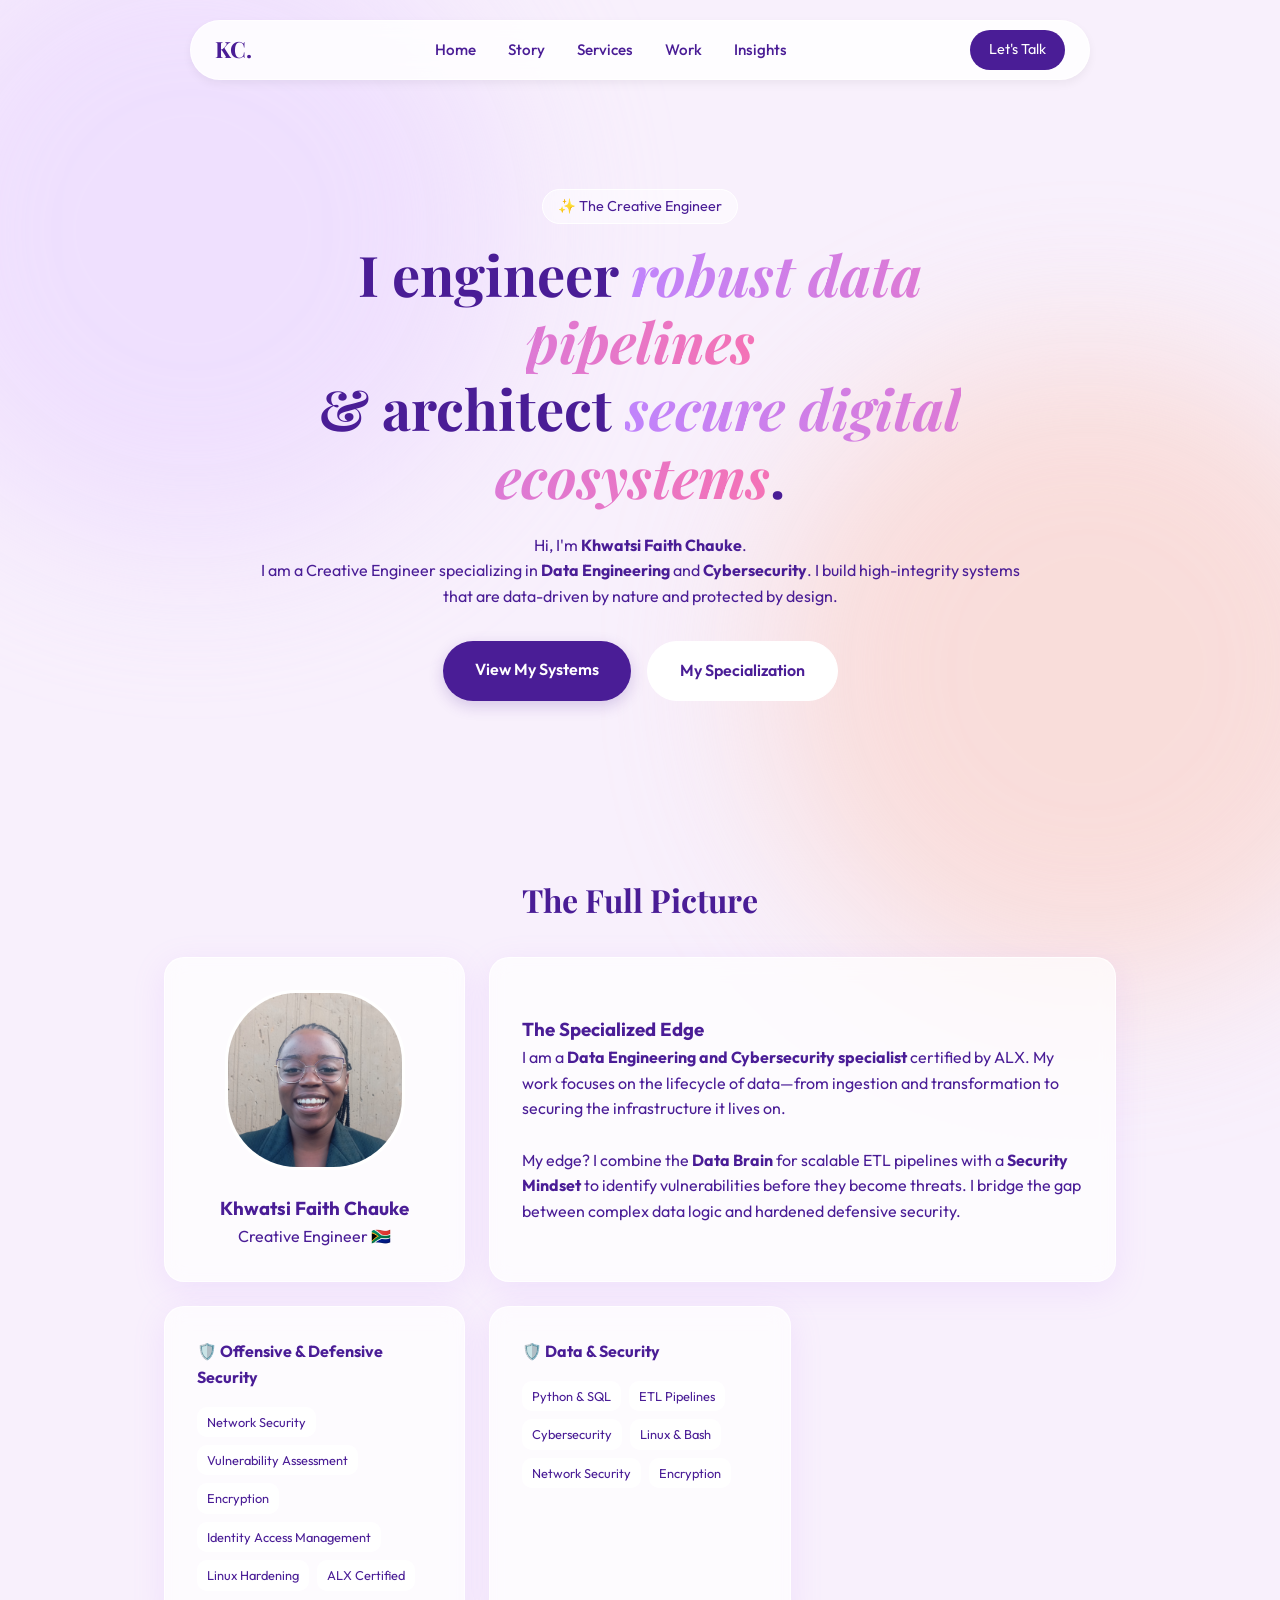
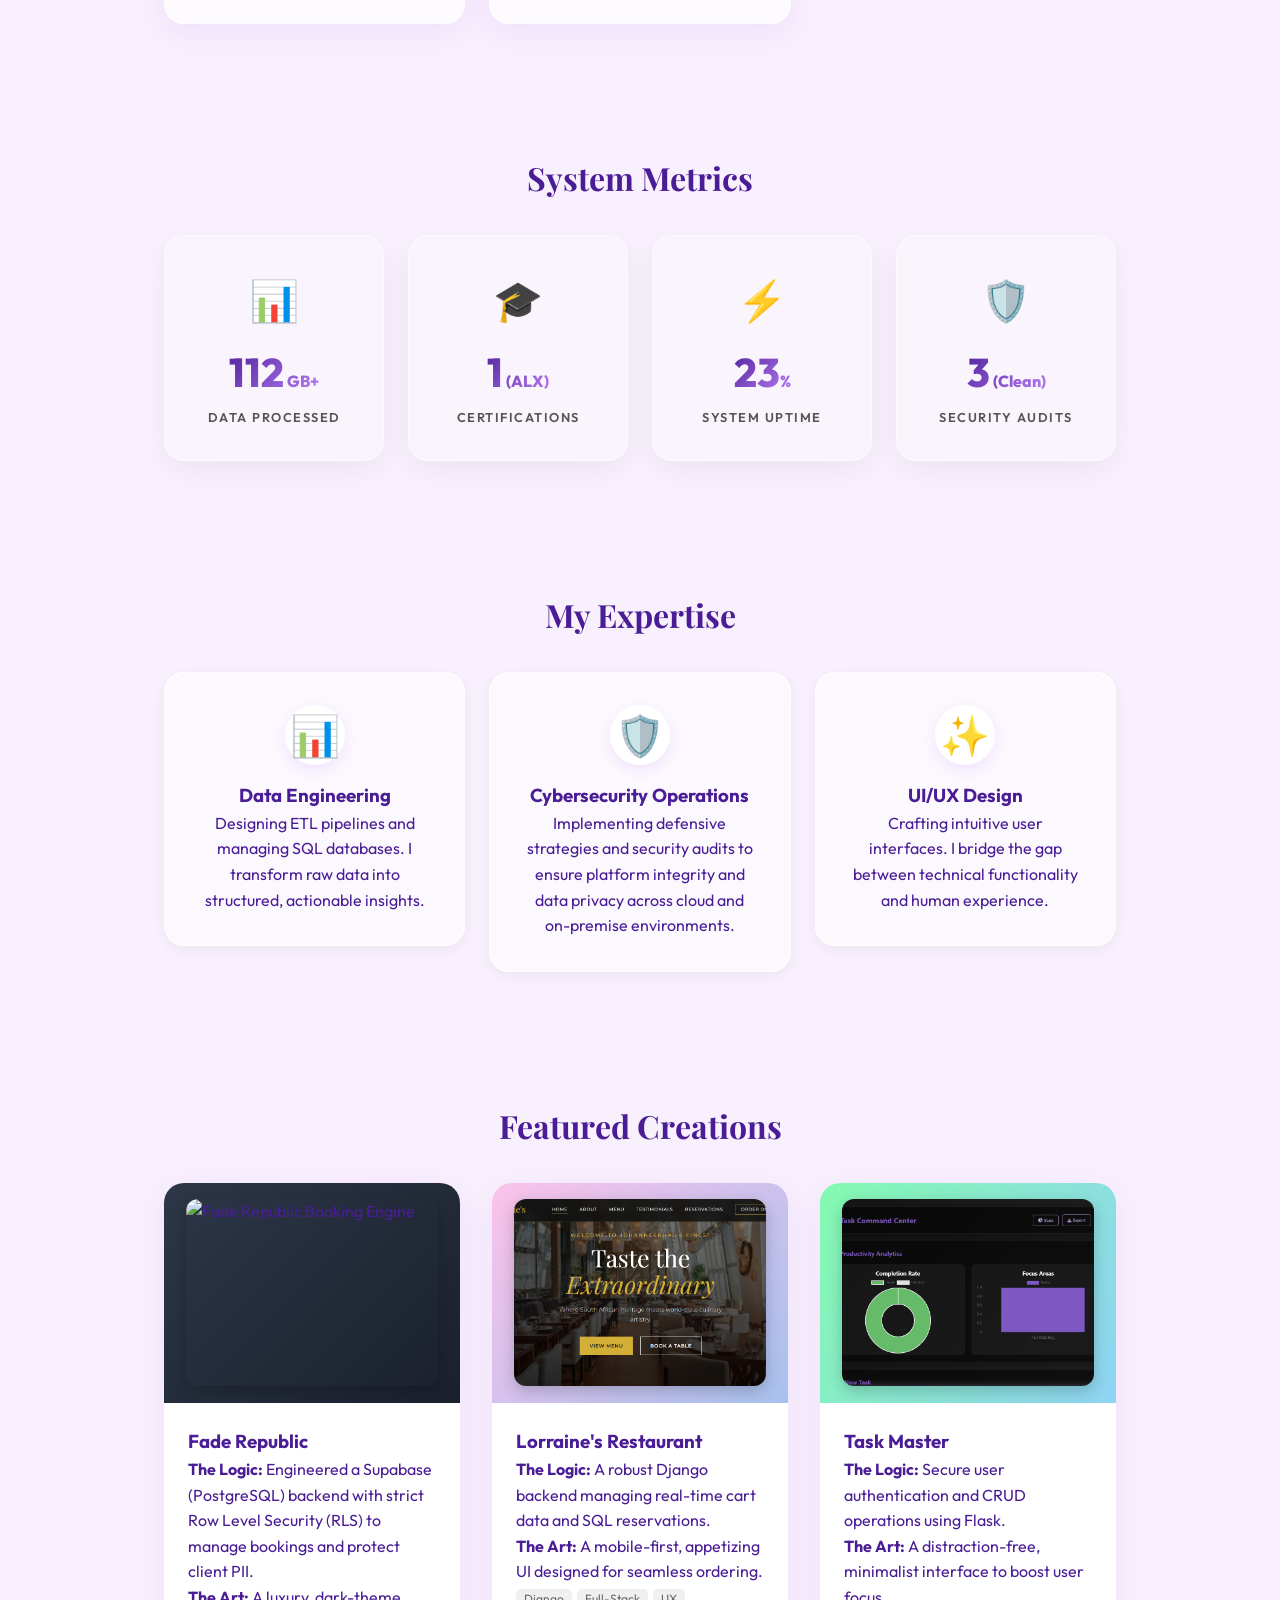
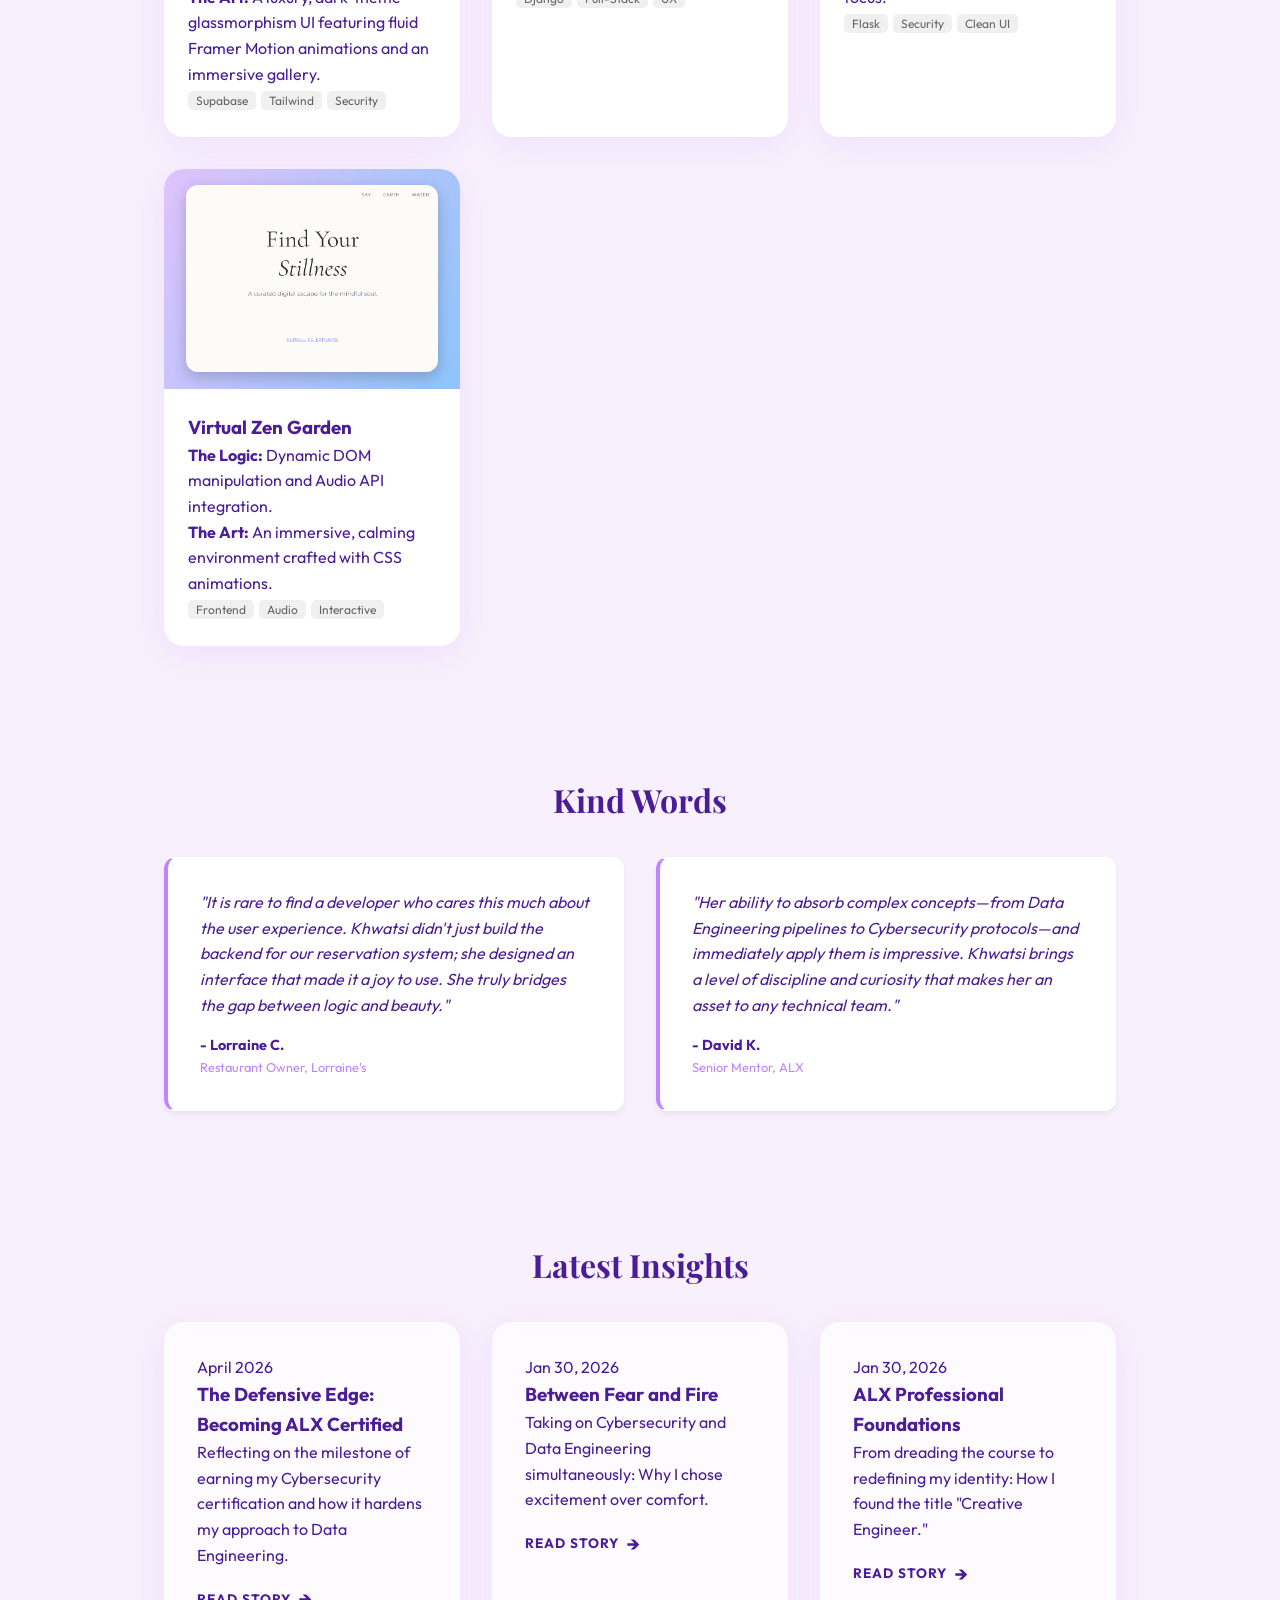
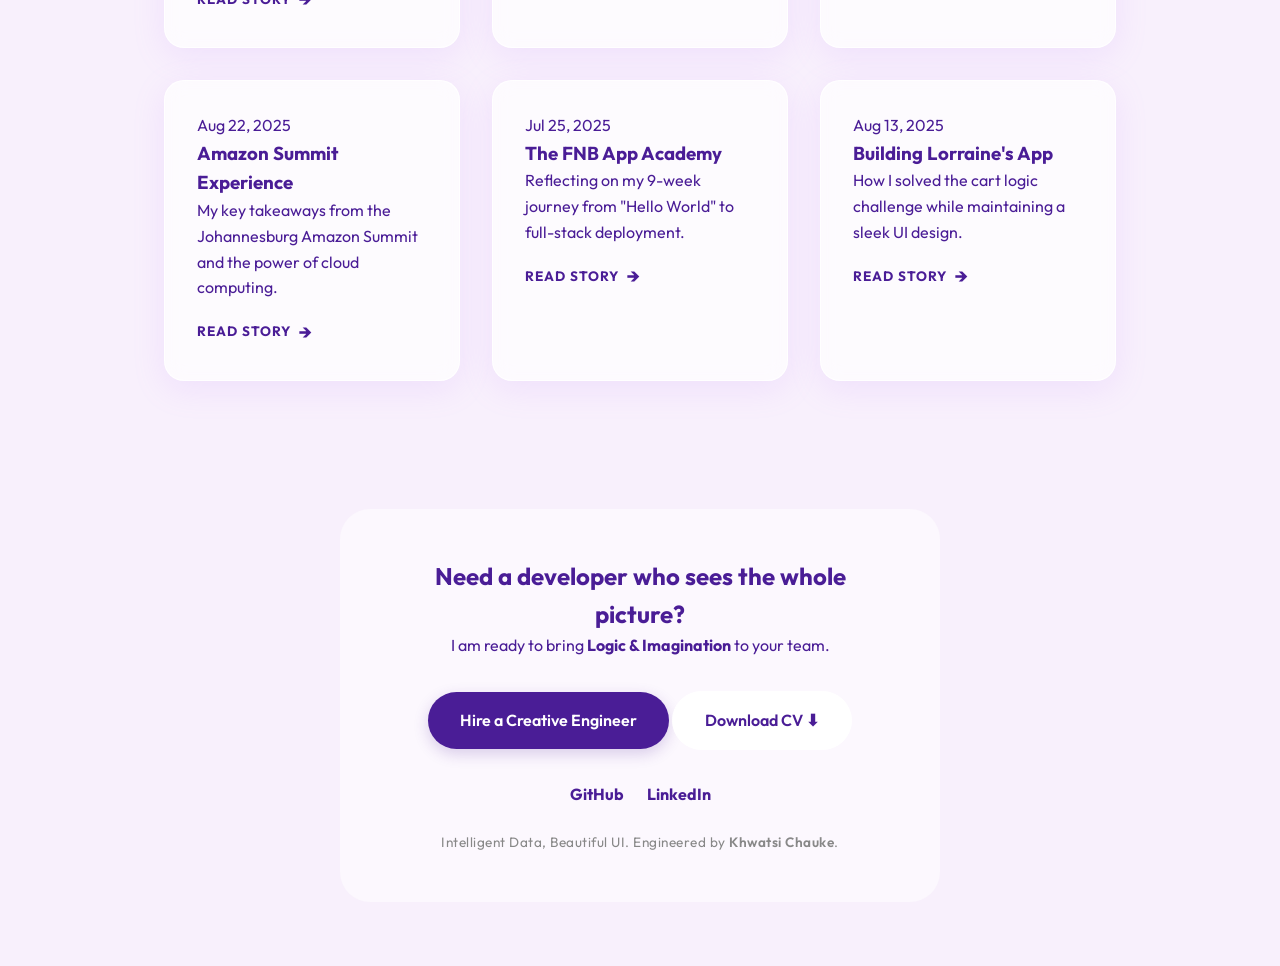
==== index.html @ ee29e754 "feat: update portfolio to highlight cybersecurity expertise, add certification documents, and refres" ====
<!doctype html>
<html lang="en">
  <head>
    <meta charset="UTF-8" />
    <meta name="viewport" content="width=device-width, initial-scale=1.0" />
    <title>Khwatsi Chauke | Creative Engineer</title>
    <link rel="stylesheet" href="style.css" />
    <link
      href="https://fonts.googleapis.com/css2?family=Outfit:wght@300;500;700&family=Playfair+Display:ital,wght@0,600;1,600&display=swap"
      rel="stylesheet"
    />
  </head>
  <body>
    <div class="blob blob-1"></div>
    <div class="blob blob-2"></div>

    <nav class="glass-nav">
      <div class="logo">KC.</div>
      <div class="nav-links">
        <a href="#hero">Home</a>
        <a href="#about">Story</a>
        <a href="#services">Services</a>
        <a href="#work">Work</a>
        <a href="#blog">Insights</a>
      </div>

      <div class="hamburger">
        <span class="bar"></span>
        <span class="bar"></span>
        <span class="bar"></span>
      </div>

      <a href="#contact" class="btn-talk">Let's Talk</a>
    </nav>

    <div class="mobile-menu">
      <span class="mobile-close">&times;</span>
      <a href="#hero" class="mobile-link">Home</a>
      <a href="#about" class="mobile-link">Story</a>
      <a href="#services" class="mobile-link">Services</a>
      <a href="#work" class="mobile-link">Work</a>
      <a href="#blog" class="mobile-link">Insights</a>
      <a href="#contact" class="mobile-link">Let's Talk</a>
    </div>

    <section id="hero" class="hero-section">
      <div class="hero-content">
        <span class="pill">✨ The Creative Engineer</span>

        <h1>
          I engineer <span class="gradient-text">robust data pipelines</span>
          <br />
          & architect
          <span class="gradient-text">secure digital ecosystems</span>.
        </h1>

        <p>
          Hi, I'm <strong>Khwatsi Faith Chauke</strong>. <br />
          I am a Creative Engineer specializing in
          <strong>Data Engineering</strong> and <strong>Cybersecurity</strong>.
          I build high-integrity systems that are data-driven by nature and
          protected by design.
        </p>

        <div class="hero-buttons">
          <a href="#work" class="btn-primary">View My Systems</a>
          <a href="#about" class="btn-secondary">My Specialization</a>
        </div>
      </div>
    </section>

    <section id="about" class="container">
      <h2 class="section-title">The Full Picture</h2>
      <div class="bento-grid">
        <div class="card profile-card">
          <img src="Images/profile-pic.jpg" alt="Khwatsi" class="profile-img" />
          <h3>Khwatsi Faith Chauke</h3>
          <p>Creative Engineer 🇿🇦</p>
        </div>

        <div class="card story-card">
          <h3>The Specialized Edge</h3>
          <p>
            I am a
            <strong>Data Engineering and Cybersecurity specialist</strong>
            certified by ALX. My work focuses on the lifecycle of data—from
            ingestion and transformation to securing the infrastructure it lives
            on.<br /><br />

            My edge? I combine the <strong>Data Brain</strong> for scalable ETL
            pipelines with a <strong>Security Mindset</strong> to identify
            vulnerabilities before they become threats. I bridge the gap between
            complex data logic and hardened defensive security.
          </p>
        </div>

        <div class="card tech-card frontend">
          <h4>🛡️ Offensive & Defensive Security</h4>
          <div class="tags">
            <span>Network Security</span>
            <span>Vulnerability Assessment</span>
            <span>Encryption</span>
            <span>Identity Access Management</span>
            <span>Linux Hardening</span>
            <span>ALX Certified</span>
          </div>
        </div>

        <div class="card tech-card data">
          <h4>🛡️ Data & Security</h4>
          <div class="tags">
            <span>Python & SQL</span>
            <span>ETL Pipelines</span>
            <span>Cybersecurity</span>
            <span>Linux & Bash</span>
            <span>Network Security</span>
            <span>Encryption</span>
          </div>
        </div>
      </div>
    </section>

    <section id="metrics" class="container">
      <h2 class="section-title">System Metrics</h2>
      <div class="metrics-grid" id="metrics-display"></div>
    </section>

    <!--   <section id="pitch" class="container">
      <h2 class="section-title">In My Own Words</h2>
      <div class="video-container card">
        <div class="video-wrapper">
          <video controls poster="images/poster.jpg">
            <source src="videos/elevator-pitch.mp4" type="video/mp4" />
            Your browser does not support the video tag.
          </video>
        </div>
      </div>
    </section> -->

    <section id="services" class="container">
      <h2 class="section-title">My Expertise</h2>
      <div class="services-grid">
        <div class="card service-card">
          <div class="service-icon">📊</div>
          <h3>Data Engineering</h3>
          <p>
            Designing ETL pipelines and managing SQL databases. I transform raw
            data into structured, actionable insights.
          </p>
        </div>

        <div class="card service-card">
          <div class="service-icon">🛡️</div>
          <h3>Cybersecurity Operations</h3>
          <p>
            Implementing defensive strategies and security audits to ensure
            platform integrity and data privacy across cloud and on-premise
            environments.
          </p>
        </div>

        <div class="card service-card">
          <div class="service-icon">✨</div>
          <h3>UI/UX Design</h3>
          <p>
            Crafting intuitive user interfaces. I bridge the gap between
            technical functionality and human experience.
          </p>
        </div>
      </div>
    </section>

    <section id="work" class="container">
      <h2 class="section-title">Featured Creations</h2>
      <div class="projects-grid">
        <a
          href="https://fade-republic.vercel.app/"
          target="_blank"
          class="project-card"
        >
          <div
            class="project-image"
            style="
              background: linear-gradient(135deg, #2d3748 0%, #1a202c 100%);
            "
          >
            <img
              src="images/fade-republic-preview.png"
              alt="Fade Republic Booking Engine"
              class="screenshot"
            />
          </div>
          <div class="project-info">
            <h3>Fade Republic</h3>
            <p>
              <strong>The Logic:</strong> Engineered a Supabase (PostgreSQL)
              backend with strict Row Level Security (RLS) to manage bookings
              and protect client PII.<br />
              <strong>The Art:</strong> A luxury, dark-theme glassmorphism UI
              featuring fluid Framer Motion animations and an immersive gallery.
            </p>
            <div class="mini-tags">
              <span>Supabase</span><span>Tailwind</span><span>Security</span>
            </div>
          </div>
        </a>

        <a
          href="https://rikotse.pythonanywhere.com/"
          target="_blank"
          class="project-card"
        >
          <div
            class="project-image"
            style="
              background: linear-gradient(135deg, #fbc2eb 0%, #a6c1ee 100%);
            "
          >
            <img
              src="Images/lorraine-preview.jpg.png"
              alt="Lorraine's Restaurant UI"
              class="screenshot"
            />
          </div>
          <div class="project-info">
            <h3>Lorraine's Restaurant</h3>
            <p>
              <strong>The Logic:</strong> A robust Django backend managing
              real-time cart data and SQL reservations.<br />
              <strong>The Art:</strong> A mobile-first, appetizing UI designed
              for seamless ordering.
            </p>
            <div class="mini-tags">
              <span>Django</span><span>Full-Stack</span><span>UX</span>
            </div>
          </div>
        </a>

        <a
          href="https://task-manager-app-cez8.onrender.com"
          target="_blank"
          class="project-card"
        >
          <div
            class="project-image"
            style="
              background: linear-gradient(120deg, #84fab0 0%, #8fd3f4 100%);
            "
          >
            <img
              src="Images/taskmaster-preview.jpg.png"
              alt="Task Master UI"
              class="screenshot"
            />
          </div>
          <div class="project-info">
            <h3>Task Master</h3>
            <p>
              <strong>The Logic:</strong> Secure user authentication and CRUD
              operations using Flask.<br />
              <strong>The Art:</strong> A distraction-free, minimalist interface
              to boost user focus.
            </p>
            <div class="mini-tags">
              <span>Flask</span><span>Security</span><span>Clean UI</span>
            </div>
          </div>
        </a>

        <a
          href="https://rikotse.github.io/Dream-Virtual-Zen-Garden/"
          target="_blank"
          class="project-card"
        >
          <div
            class="project-image"
            style="
              background: linear-gradient(120deg, #e0c3fc 0%, #8ec5fc 100%);
            "
          >
            <img
              src="Images/zen-preview.jpg.png"
              alt="Zen Garden UI"
              class="screenshot"
            />
          </div>
          <div class="project-info">
            <h3>Virtual Zen Garden</h3>
            <p>
              <strong>The Logic:</strong> Dynamic DOM manipulation and Audio API
              integration.<br />
              <strong>The Art:</strong> An immersive, calming environment
              crafted with CSS animations.
            </p>
            <div class="mini-tags">
              <span>Frontend</span><span>Audio</span><span>Interactive</span>
            </div>
          </div>
        </a>
      </div>
    </section>

    <section id="testimonials" class="container">
      <h2 class="section-title">Kind Words</h2>
      <div class="testimonial-grid">
        <div class="card testimonial-card">
          <p>
            "It is rare to find a developer who cares this much about the user
            experience. Khwatsi didn't just build the backend for our
            reservation system; she designed an interface that made it a joy to
            use. She truly bridges the gap between logic and beauty."
          </p>
          <div class="client-info">
            <strong>- Lorraine C.</strong>
            <span>Restaurant Owner, Lorraine's</span>
          </div>
        </div>

        <div class="card testimonial-card">
          <p>
            "Her ability to absorb complex concepts—from Data Engineering
            pipelines to Cybersecurity protocols—and immediately apply them is
            impressive. Khwatsi brings a level of discipline and curiosity that
            makes her an asset to any technical team."
          </p>
          <div class="client-info">
            <strong>- David K.</strong>
            <span>Senior Mentor, ALX</span>
          </div>
        </div>
      </div>
    </section>

    <section id="blog" class="container">
      <h2 class="section-title">Latest Insights</h2>
      <div class="projects-grid">
        <article class="card blog-card">
          <span class="date">April 2026</span>
          <h3>The Defensive Edge: Becoming ALX Certified</h3>
          <p>
            Reflecting on the milestone of earning my Cybersecurity
            certification and how it hardens my approach to Data Engineering.
          </p>
          <a href="#" class="read-link">Read Story</a>
        </article>

        <article class="card blog-card">
          <span class="date">Jan 30, 2026</span>
          <h3>Between Fear and Fire</h3>
          <p>
            Taking on Cybersecurity and Data Engineering simultaneously: Why I
            chose excitement over comfort.
          </p>
          <a href="#" class="read-link">Read Story</a>
        </article>

        <article class="card blog-card">
          <span class="date">Jan 30, 2026</span>
          <h3>ALX Professional Foundations</h3>
          <p>
            From dreading the course to redefining my identity: How I found the
            title "Creative Engineer."
          </p>
          <a href="#" class="read-link">Read Story</a>
        </article>

        <article class="card blog-card">
          <span class="date">Aug 22, 2025</span>
          <h3>Amazon Summit Experience</h3>
          <p>
            My key takeaways from the Johannesburg Amazon Summit and the power
            of cloud computing.
          </p>
          <a href="#" class="read-link">Read Story</a>
        </article>

        <article class="card blog-card">
          <span class="date">Jul 25, 2025</span>
          <h3>The FNB App Academy</h3>
          <p>
            Reflecting on my 9-week journey from "Hello World" to full-stack
            deployment.
          </p>
          <a href="#" class="read-link">Read Story</a>
        </article>

        <article class="card blog-card">
          <span class="date">Aug 13, 2025</span>
          <h3>Building Lorraine's App</h3>
          <p>
            How I solved the cart logic challenge while maintaining a sleek UI
            design.
          </p>
          <a href="#" class="read-link">Read Story</a>
        </article>
      </div>
    </section>

    <footer id="contact">
      <div class="footer-glass">
        <h2>Need a developer who sees the whole picture?</h2>
        <p>
          I am ready to bring <strong>Logic & Imagination</strong> to your team.
        </p>
        <a href="mailto:khwatsitech@gmail.com" class="btn-primary big-btn"
          >Hire a Creative Engineer
        </a>
        <a
          href="documents/KF Chauke Impact CV 2.pdf"
          download
          class="btn-secondary big-btn"
          >Download CV ⬇</a
        >

        <div class="socials">
          <a href="https://github.com/rikotse" target="_blank">GitHub</a>
          <a
            href="https://www.linkedin.com/in/khwatsi-chauke-4576b9295"
            target="_blank"
            >LinkedIn</a
          >
        </div>
        <p class="footer-credit">
          Intelligent Data, Beautiful UI. Engineered by
          <a
            href="https://rikotse.github.io/My-Porfolio/"
            target="_blank"
            rel="noopener noreferrer"
            >Khwatsi Chauke</a
          >.
        </p>
      </div>
    </footer>

    <div id="blog-modal" class="modal-overlay">
      <div class="modal-content">
        <span class="close-modal">&times;</span>
        <h2 id="modal-title">Blog Title</h2>
        <span id="modal-date">Date</span>
        <div id="modal-body"></div>
      </div>
    </div>

    <script src="script.js"></script>
  </body>
</html>
---- style.css ----
/* --- VARIABLES --- */
:root {
  --bg-color: #f8f0fc; /* Light Lilac Background */
  --primary: #c084fc; /* Bright Purple */
  --dark: #4a1d96; /* Deep Purple Text */
  --glass: rgba(255, 255, 255, 0.7);
  --glass-border: 1px solid rgba(255, 255, 255, 0.8);
  --shadow: 0 8px 32px rgba(192, 132, 252, 0.15);
}

/* --- RESET --- */
* {
  margin: 0;
  padding: 0;
  box-sizing: border-box;
}

body {
  font-family: "Outfit", sans-serif;
  background: var(--bg-color);
  color: var(--dark);
  overflow-x: hidden;
  line-height: 1.6;
}

/* --- BACKGROUND BLOBS --- */
.blob {
  position: fixed;
  border-radius: 50%;
  filter: blur(80px);
  z-index: -1;
  opacity: 0.6;
}
.blob-1 {
  top: -10%;
  left: -10%;
  width: 50vw;
  height: 50vw;
  background: #e9d5ff;
}
.blob-2 {
  bottom: -10%;
  right: -10%;
  width: 50vw;
  height: 50vw;
  background: #fad0c4;
}

/* --- NAVIGATION --- */
.glass-nav {
  position: fixed;
  top: 20px;
  left: 50%;
  transform: translateX(-50%);
  width: 90%;
  max-width: 900px;
  height: 60px;
  background: rgba(255, 255, 255, 0.85);
  backdrop-filter: blur(10px);
  border-radius: 50px;
  border: var(--glass-border);
  display: flex;
  justify-content: space-between;
  align-items: center;
  padding: 0 1.5rem;
  z-index: 1000;
  box-shadow: 0 4px 10px rgba(0, 0, 0, 0.05);
}

.logo {
  font-family: "Playfair Display", serif;
  font-weight: bold;
  font-size: 1.4rem;
}
.nav-links {
  display: flex;
  gap: 2rem;
}
.nav-links a {
  text-decoration: none;
  color: var(--dark);
  font-weight: 500;
  font-size: 0.95rem;
}
.btn-talk {
  background: var(--dark);
  color: white;
  padding: 0.5rem 1.2rem;
  border-radius: 20px;
  text-decoration: none;
  font-size: 0.9rem;
}

/* --- HERO SECTION --- */
.hero-section {
  min-height: 90vh;
  display: flex;
  align-items: center;
  justify-content: center;
  text-align: center;
  padding-top: 80px;
}

.hero-content {
  max-width: 800px;
  padding: 1rem;
}
.pill {
  background: rgba(255, 255, 255, 0.5);
  padding: 5px 15px;
  border-radius: 20px;
  font-size: 0.9rem;
  border: 1px solid #fff;
  display: inline-block;
  margin-bottom: 1rem;
}
h1 {
  font-family: "Playfair Display", serif;
  font-size: 3.5rem;
  line-height: 1.2;
  margin-bottom: 1.5rem;
}
.gradient-text {
  background: linear-gradient(90deg, #c084fc, #f472b6);
  background-clip: text;
  -webkit-background-clip: text;
  -webkit-text-fill-color: transparent;
  font-style: italic;
  font-weight: 700;
}
.hero-buttons {
  margin-top: 2rem;
  display: flex;
  gap: 1rem;
  justify-content: center;
}

/* --- BUTTONS --- */
.btn-primary {
  background: var(--dark);
  color: white;
  padding: 1rem 2rem;
  border-radius: 30px;
  text-decoration: none;
  font-weight: 600;
  box-shadow: 0 5px 15px rgba(74, 29, 150, 0.2);
  transition: transform 0.2s;
}
.btn-secondary {
  background: white;
  color: var(--dark);
  padding: 1rem 2rem;
  border-radius: 30px;
  text-decoration: none;
  font-weight: 600;
  border: 1px solid #fff;
  transition: transform 0.2s;
}
.btn-primary:hover,
.btn-secondary:hover {
  transform: translateY(-3px);
}

/* --- BENTO GRID LAYOUT --- */
.container {
  max-width: 1000px;
  margin: 0 auto;
  padding: 4rem 1.5rem;
}
.section-title {
  text-align: center;
  font-family: "Playfair Display", serif;
  font-size: 2rem;
  margin-bottom: 2rem;
}

.bento-grid {
  display: grid;
  grid-template-columns: repeat(3, 1fr);
  gap: 1.5rem;
}

.card {
  background: var(--glass);
  backdrop-filter: blur(10px);
  border: var(--glass-border);
  border-radius: 20px;
  padding: 2rem;
  box-shadow: var(--shadow);
}

/* Specific Card Layouts */
.profile-card {
  grid-column: span 1;
  text-align: center;
}
.profile-img {
  width: 180px;
  height: 180px;
  border-radius: 40%;
  object-fit: cover;
  border: 3px solid white;
  margin-bottom: 1rem;
}

.story-card {
  grid-column: span 2;
  display: flex;
  flex-direction: column;
  justify-content: center;
}
.tech-card {
  grid-column: span 1.5;
}

.tags {
  display: flex;
  flex-wrap: wrap;
  gap: 0.5rem;
  margin-top: 1rem;
}
.tags span {
  background: white;
  padding: 5px 10px;
  border-radius: 10px;
  font-size: 0.8rem;
}

/* --- SERVICES SECTION  --- */
.services-grid {
  display: grid;
  grid-template-columns: repeat(3, 1fr);
  gap: 1.5rem;
  align-items: start;
}

.service-card {
  background: rgba(255, 255, 255, 0.6);
  backdrop-filter: blur(5px);
  border: 1px solid rgba(255, 255, 255, 0.8);
  border-radius: 20px;
  padding: 2rem;
  text-align: center;
  transition: transform 0.3s ease;
  box-shadow: 0 4px 15px rgba(0, 0, 0, 0.05);
}

.service-icon {
  font-size: 2.5rem;
  margin-bottom: 1rem;
  background: white;
  width: 60px;
  height: 60px;
  line-height: 60px;
  border-radius: 50%;
  margin: 0 auto 1rem auto;
  box-shadow: 0 5px 15px rgba(192, 132, 252, 0.2);
}

/* --- TESTIMONIALS SECTION --- */
.testimonial-grid {
  display: grid;
  grid-template-columns: 1fr 1fr;
  gap: 2rem;
  align-items: start;
}

.testimonial-card {
  background: white;
  font-style: italic;
  border-left: 4px solid var(--primary);
  border-radius: 12px;
  padding: 2rem;
  box-shadow: 0 4px 6px rgba(0, 0, 0, 0.05);
}

.client-info {
  margin-top: 1rem;
  display: block;
  font-style: normal;
  font-size: 0.9rem;
}
.client-info span {
  display: block;
  color: var(--primary);
  font-size: 0.8rem;
}

/* --- PROJECTS GRID  --- */
.projects-grid {
  display: grid;
  grid-template-columns: repeat(auto-fit, minmax(280px, 1fr));
  gap: 2rem;
}

.project-card {
  background: white;
  border-radius: 20px;
  overflow: hidden;
  text-decoration: none;
  color: var(--dark);
  box-shadow: var(--shadow);
  transition:
    transform 0.3s ease,
    box-shadow 0.3s ease;
  display: block;
}
.project-card:hover {
  transform: translateY(-5px);
  box-shadow: 0 15px 35px rgba(192, 132, 252, 0.25);
}

.project-image {
  height: 220px;
  width: 100%;
  display: flex;
  justify-content: center;
  align-items: center;
  overflow: hidden;
}

.screenshot {
  width: 85%;
  height: 85%;
  object-fit: cover;
  object-position: top;
  border-radius: 12px;
  box-shadow: 0 5px 15px rgba(0, 0, 0, 0.2);
  transition: transform 0.5s cubic-bezier(0.25, 0.46, 0.45, 0.94);
}

.project-card:hover .screenshot {
  transform: scale(1.05) translateY(-2px);
  box-shadow: 0 10px 25px rgba(0, 0, 0, 0.3);
}

.project-info {
  padding: 1.5rem;
}
.mini-tags span {
  font-size: 0.75rem;
  color: #666;
  background: #f0f0f0;
  padding: 2px 8px;
  border-radius: 5px;
  margin-right: 5px;
}

/* --- FOOTER --- */
footer {
  padding: 4rem 1rem;
  text-align: center;
}
.footer-glass {
  max-width: 600px;
  margin: 0 auto;
  padding: 3rem;
  background: rgba(255, 255, 255, 0.5);
  border-radius: 30px;
}
.big-btn {
  display: inline-block;
  margin: 2rem 0;
}
.socials {
  margin-bottom: 1.5rem;
}
.socials a {
  margin: 0 10px;
  color: var(--dark);
  font-weight: bold;
  text-decoration: none;
}

.footer-credit {
  font-size: 0.85rem;
  color: #888;
  letter-spacing: 0.5px;
}

.footer-credit a {
  color: inherit;
  text-decoration: none;
  font-weight: 600;
  transition: color 0.3s ease;
}

.footer-credit a:hover {
  color: var(--primary); /* Changes to your signature purple on hover */
}

/* --- VIDEO PITCH SECTION --- */
.video-container {
  max-width: 800px;
  margin: 0 auto 4rem auto;
  padding: 1rem;
  display: flex;
  justify-content: center;
  align-items: center;
}

.video-wrapper {
  width: 100%;
  border-radius: 15px;
  overflow: hidden;
  box-shadow: 0 4px 15px rgba(74, 29, 150, 0.15);
  background: black;
}

video {
  width: 100%;
  height: auto;
  display: block;
}

/* --- METRICS SECTION --- */
.metrics-grid {
  display: grid !important;
  grid-template-columns: repeat(4, 1fr) !important;
  gap: 1.5rem;
  margin-top: 2rem;
  width: 100%;
}

.metric-card {
  background: rgba(255, 255, 255, 0.25);
  backdrop-filter: blur(12px);
  -webkit-backdrop-filter: blur(12px);
  border: 1px solid rgba(255, 255, 255, 0.5);
  border-radius: 20px;
  padding: 2rem 1rem;
  text-align: center;
  box-shadow: 0 10px 30px rgba(0, 0, 0, 0.05);
  transition: all 0.4s ease;
  position: relative;
  overflow: hidden;
  display: flex;
  flex-direction: column;
  align-items: center;
  justify-content: center;
}

.metric-card:hover {
  transform: translateY(-10px);
  background: rgba(255, 255, 255, 0.4);
  border-color: #c084fc;
  box-shadow: 0 15px 40px rgba(192, 132, 252, 0.3);
}

.metric-icon {
  font-size: 2.5rem;
  margin-bottom: 0.5rem;
}

.metric-number {
  font-size: 2.5rem;
  font-weight: 800;
  background: linear-gradient(135deg, #4a1d96, #c084fc);
  background-clip: text;
  -webkit-background-clip: text;
  -webkit-text-fill-color: transparent;
  margin-bottom: 0.2rem;
}

.metric-label {
  font-size: 0.8rem;
  font-weight: 600;
  text-transform: uppercase;
  letter-spacing: 1.5px;
  color: #555;
}

/* --- BLOG MODAL (FIXED & RESPONSIVE) --- */
.modal-overlay {
  width: 100% !important;
  height: 100% !important;
  position: fixed !important;
  inset: 0;
  z-index: 10000 !important;
  display: grid !important;
  justify-content: center;
  align-items: center;
  background: rgba(74, 29, 150, 0.25);
  backdrop-filter: blur(8px);
  -webkit-backdrop-filter: blur(6px);
  opacity: 0;
  pointer-events: none;
  transition: opacity 0.3s ease;
}

/* Animation State: Visible (Active) */
.modal-overlay.active {
  opacity: 1;
  pointer-events: auto;
}

.modal-content {
  background: #ffffff;
  width: 90%;
  max-width: 700px;
  max-height: 85vh;
  overflow-y: auto;
  border-radius: 24px;
  margin: auto !important;
  padding: 2.5rem;
  box-shadow: 0 25px 50px -12px rgba(0, 0, 0, 0.25);
  position: relative;

  /* Entry Animation */
  transform: translateY(20px) scale(0.95);
  transition: transform 0.3s cubic-bezier(0.34, 1.56, 0.64, 1);
}

.modal-overlay.active .modal-content {
  transform: translateY(0) scale(1);
}

/* --- MODAL TYPOGRAPHY --- */
#modal-title {
  font-family: "Playfair Display", serif;
  font-size: 1.8rem;
  color: var(--dark);
  margin-top: 0;
  line-height: 1.3;
}

#modal-date {
  display: inline-block;
  font-size: 0.85rem;
  font-weight: 600;
  color: #888;
  margin-bottom: 1.5rem;
  text-transform: uppercase;
  letter-spacing: 1px;
  border-left: 3px solid var(--primary);
  padding-left: 10px;
}

#modal-body {
  font-size: 1rem;
  line-height: 1.8;
  color: #4a4a4a;
}

#modal-body p {
  margin-bottom: 1rem;
}

/* Close Button (The 'X') */
.close-modal {
  position: absolute;
  top: 20px;
  right: 25px;
  font-size: 2rem;
  color: #ccc;
  cursor: pointer;
  transition:
    color 0.2s ease,
    transform 0.2s ease;
  line-height: 1;
}

.close-modal:hover {
  color: var(--dark);
  transform: rotate(90deg);
}

/* --- PREMIUM "READ STORY" LINK --- */
.read-link {
  display: inline-flex;
  align-items: center;
  margin-top: 1rem;

  /* Typography */
  text-decoration: none;
  font-family: "Outfit", sans-serif;
  font-weight: 700;
  font-size: 0.85rem;
  color: var(--dark);
  text-transform: uppercase;
  letter-spacing: 1px;

  position: relative;
  transition: color 0.3s ease;
}

/* The Arrow Animation */
.read-link::after {
  content: "→";
  font-size: 1.2rem;
  margin-left: 8px;
  transition: transform 0.3s ease;
  display: inline-block;
}

.read-link:hover {
  color: var(--primary);
}

.read-link:hover::after {
  transform: translateX(6px);
}

/* --- MOBILE TWEAKS --- */
@media (max-width: 600px) {
  .modal-content {
    padding: 1.5rem;
    width: 95%;
  }
  #modal-title {
    font-size: 1.5rem;
  }
}

/* RESPONSIVE: Stack on mobile */
@media (max-width: 900px) {
  .metrics-grid {
    grid-template-columns: repeat(2, 1fr) !important;
  }
}
@media (max-width: 600px) {
  .metrics-grid {
    grid-template-columns: 1fr !important;
  }
}

/* --- MOBILE MENU SYSTEM --- */

.hamburger {
  display: none;
  cursor: pointer;
  flex-direction: column;
  gap: 6px;
  z-index: 2001;
}

.hamburger .bar {
  display: block;
  width: 25px;
  height: 3px;
  background-color: var(--dark);
  border-radius: 3px;
  transition: all 0.3s ease;
}

.mobile-menu {
  position: fixed;
  top: 0;
  left: 0;
  width: 100%;
  height: 100vh;
  background: rgba(255, 255, 255, 0.95);
  backdrop-filter: blur(15px);
  -webkit-backdrop-filter: blur(15px);
  z-index: 2000;

  display: flex;
  flex-direction: column;
  justify-content: center;
  align-items: center;
  gap: 2rem;

  /* Slide Animation Setup */
  transform: translateY(-100%);
  transition: transform 0.4s cubic-bezier(0.4, 0, 0.2, 1);
}

/* Active State: Menu Slides Down */
.mobile-menu.active {
  transform: translateY(0);
}

/* Links inside the menu */
.mobile-link {
  font-family: "Playfair Display", serif;
  font-size: 2.5rem;
  font-weight: 600;
  color: var(--dark);
  text-decoration: none;
  transition: color 0.3s;
}

.mobile-link:hover {
  color: var(--primary);
}

/* --- HAMBURGER ANIMATION (Turns into X) --- */
.hamburger.active .bar:nth-child(1) {
  transform: translateY(9px) rotate(45deg);
}

.hamburger.active .bar:nth-child(2) {
  opacity: 0;
}

.hamburger.active .bar:nth-child(3) {
  transform: translateY(-9px) rotate(-45deg);
}

/* --- RESPONSIVE MOBILE  --- */
@media (max-width: 768px) {
  .glass-nav {
    width: 95%;
    padding: 0 1rem;
  }
  .nav-links {
    display: none;
  }
  h1 {
    font-size: 2.2rem;
  }

  .bento-grid {
    display: flex;
    flex-direction: column;
  }
  .tech-card {
    grid-column: span 1;
  }

  .hero-buttons {
    flex-direction: column;
  }
  .btn-primary,
  .btn-secondary {
    width: 100%;
    display: block;
  }
  .testimonial-grid {
    grid-template-columns: 1fr;
  }
  .services-grid {
    grid-template-columns: 1fr;
  }
  .hamburger {
    display: flex;
  }
  .nav-links {
    display: none;
  }

  .glass-nav .btn-talk {
    display: none;
  }
}
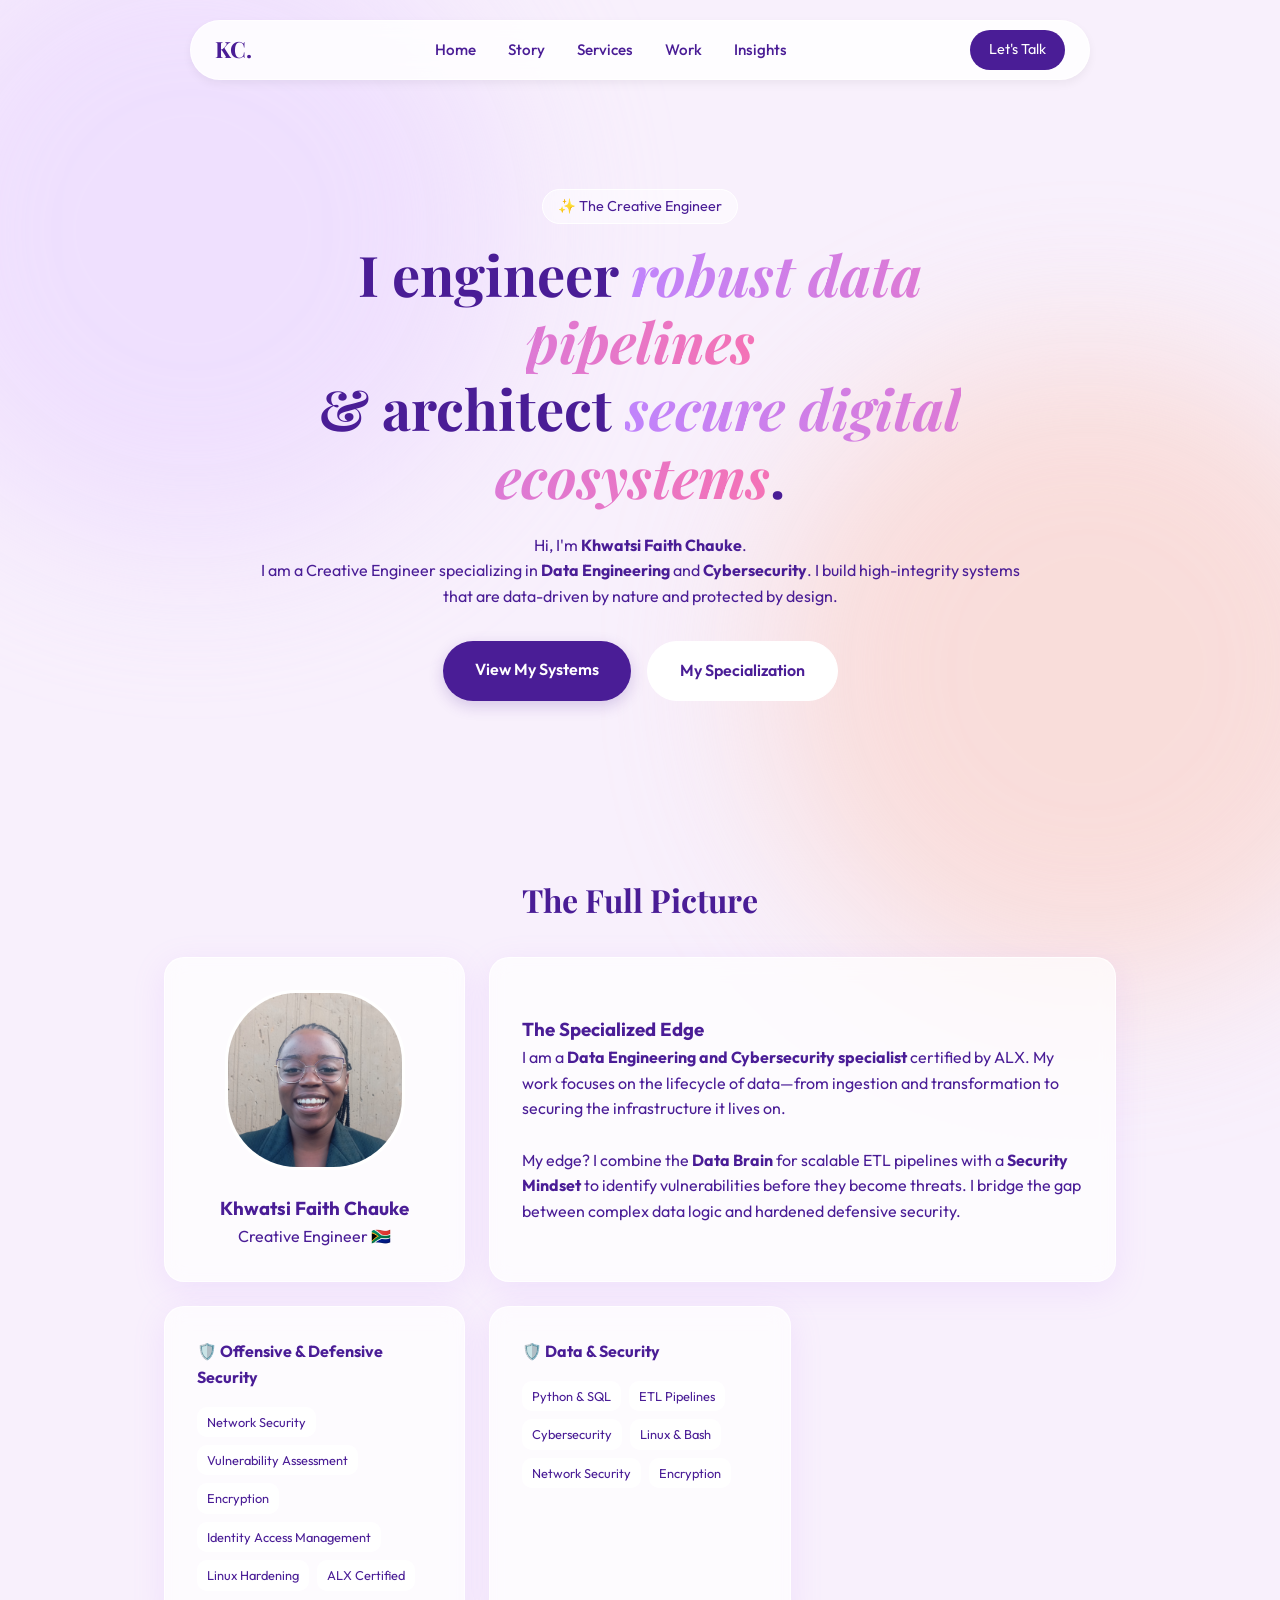
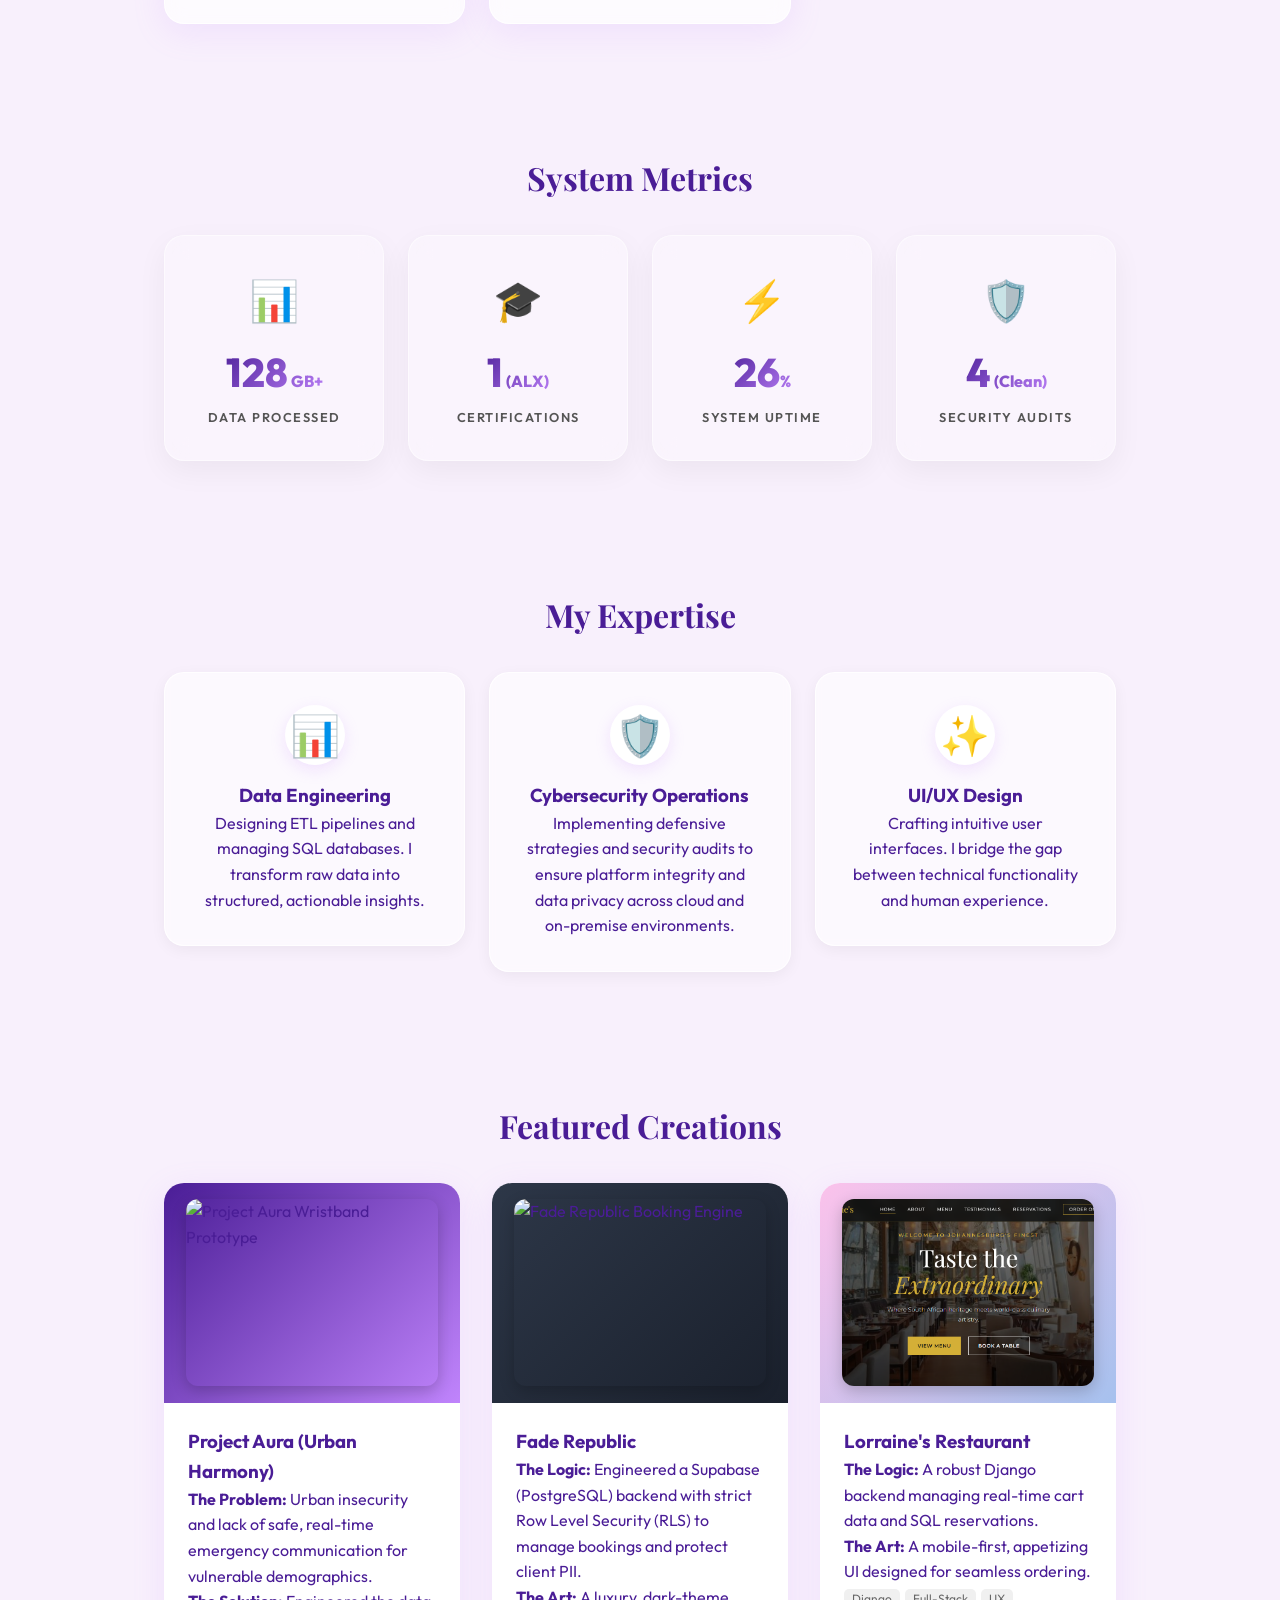
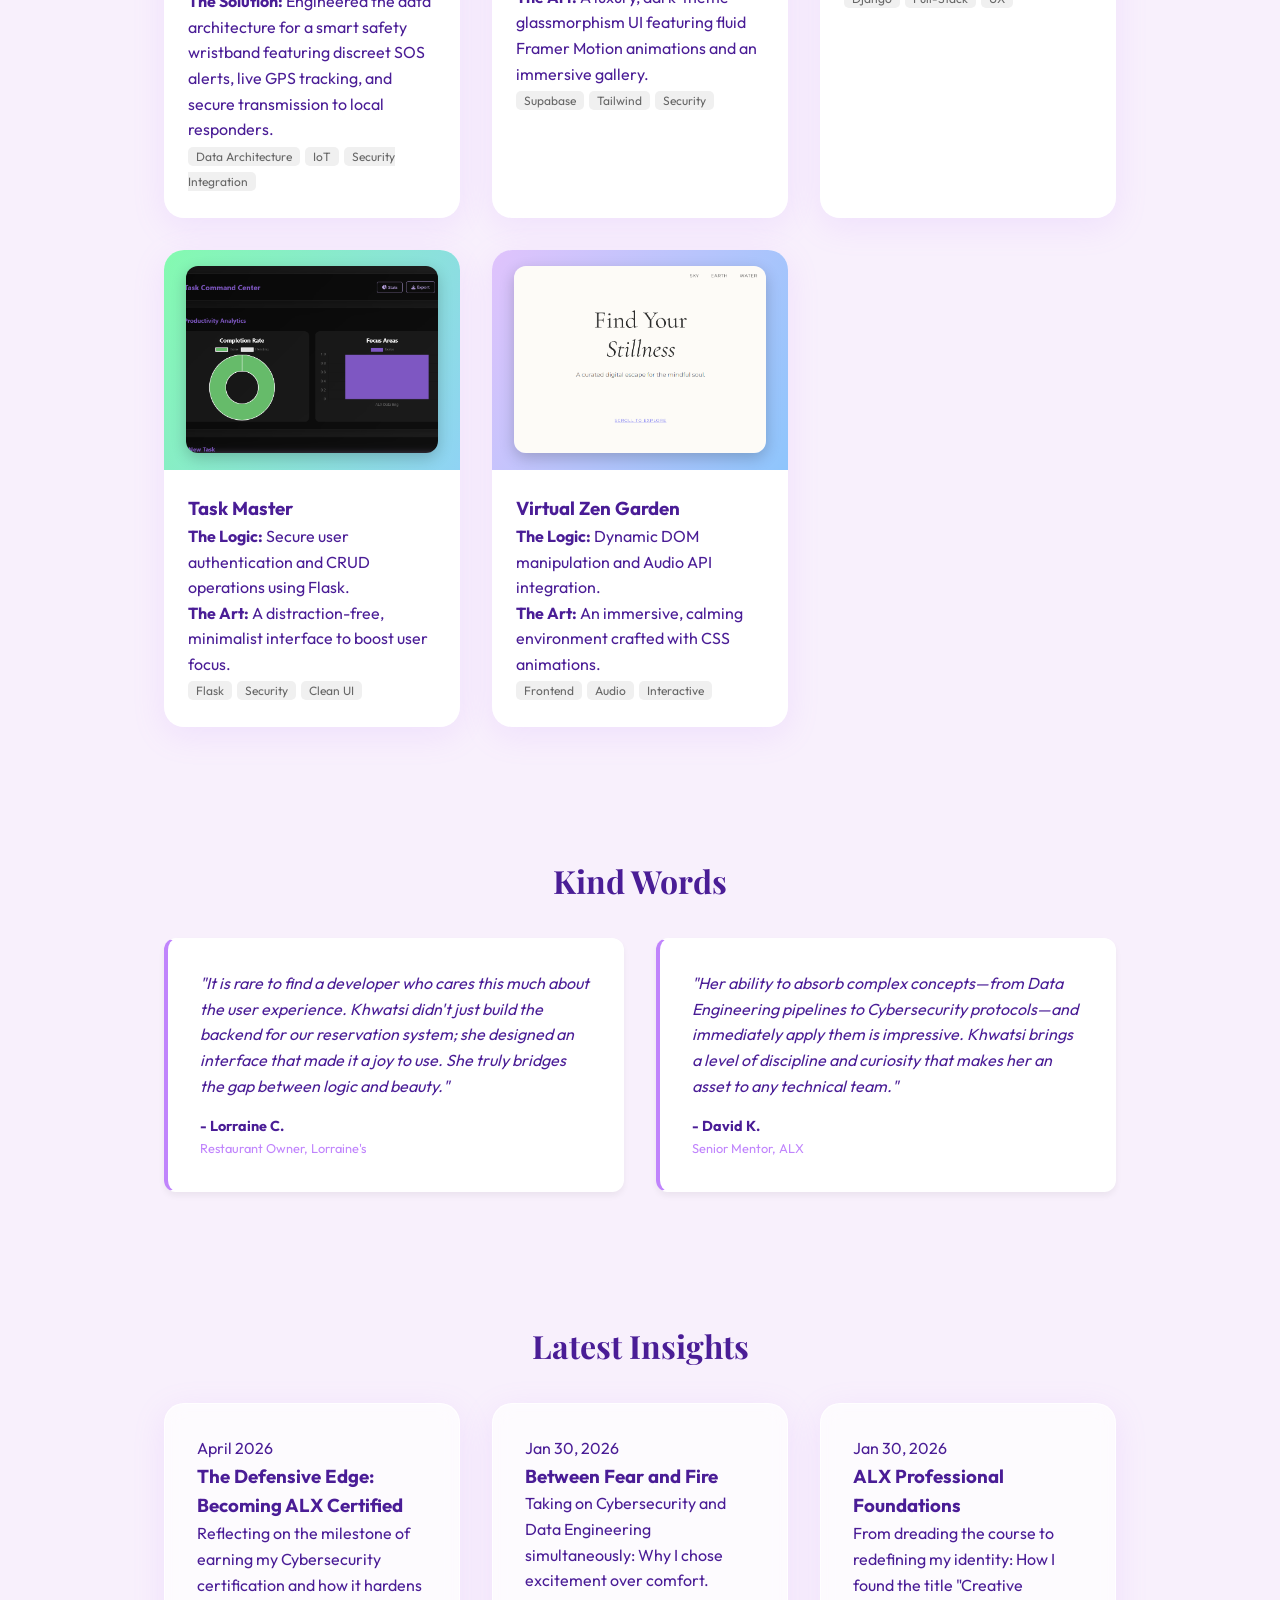
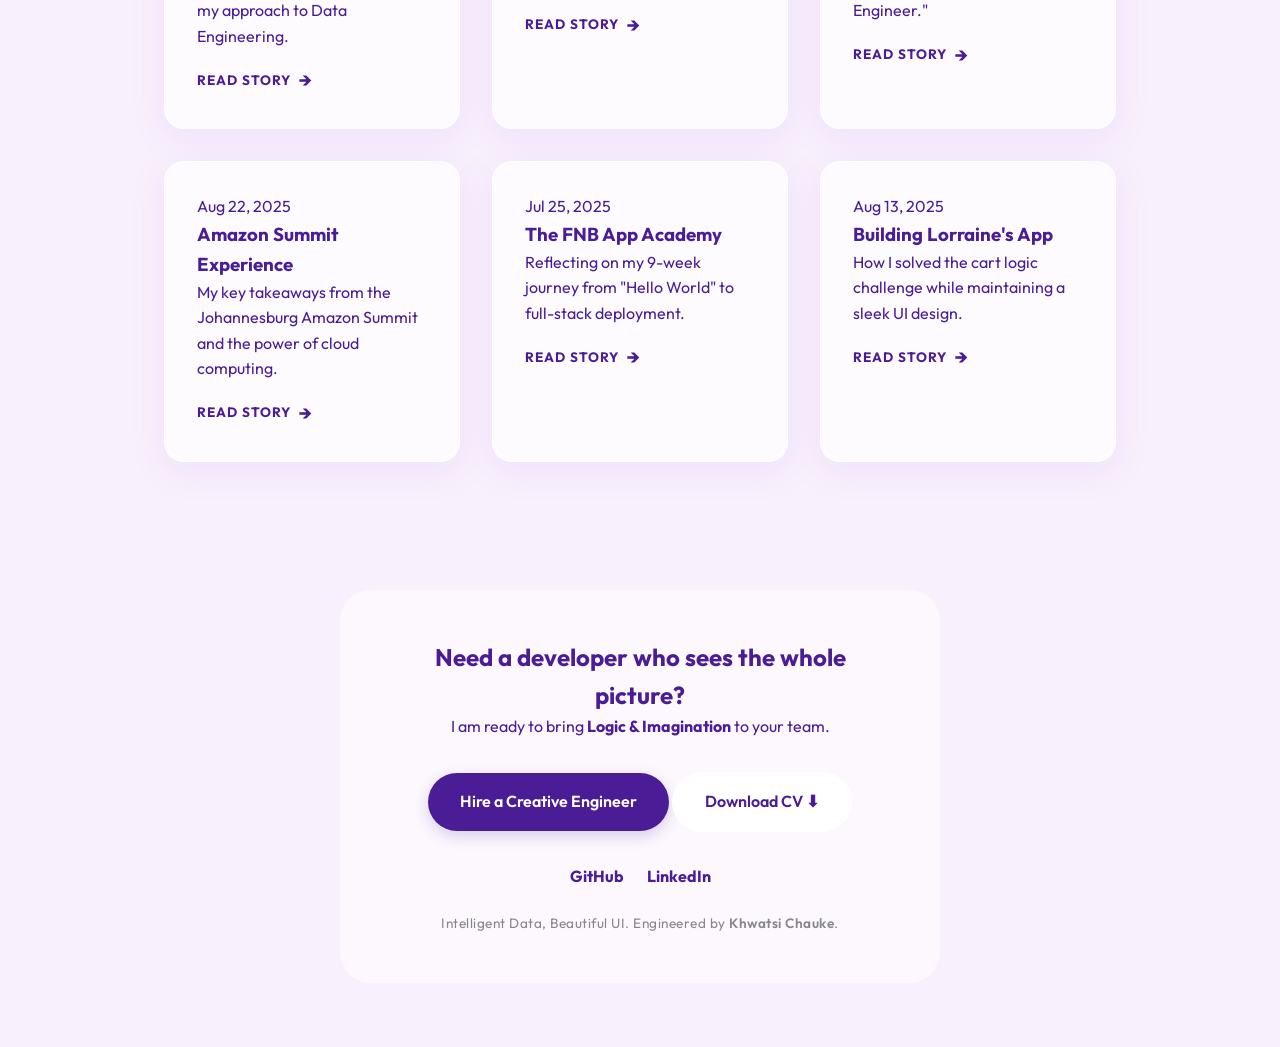
==== commit 93077328: "feat: add Project Aura case study page with intersection-based scroll animations and data pipeline s" ====
--- a/index.html
+++ b/index.html
@@ -173,6 +173,36 @@
     <section id="work" class="container">
       <h2 class="section-title">Featured Creations</h2>
       <div class="projects-grid">
+        <a href="aura-case-study.html" class="project-card">
+          <div
+            class="project-image"
+            style="
+              background: linear-gradient(135deg, #4a1d96 0%, #c084fc 100%);
+            "
+          >
+            <img
+              src="images/project-aura-preview.png"
+              alt="Project Aura Wristband Prototype"
+              class="screenshot"
+            />
+          </div>
+          <div class="project-info">
+            <h3>Project Aura (Urban Harmony)</h3>
+            <p>
+              <strong>The Problem:</strong> Urban insecurity and lack of safe,
+              real-time emergency communication for vulnerable demographics.
+              <br />
+              <strong>The Solution:</strong> Engineered the data architecture
+              for a smart safety wristband featuring discreet SOS alerts, live
+              GPS tracking, and secure transmission to local responders.
+            </p>
+            <div class="mini-tags">
+              <span>Data Architecture</span><span>IoT</span
+              ><span>Security Integration</span>
+            </div>
+          </div>
+        </a>
+
         <a
           href="https://fade-republic.vercel.app/"
           target="_blank"
--- a/style.css
+++ b/style.css
@@ -697,6 +697,49 @@
   transform: translateY(-9px) rotate(-45deg);
 }
 
+/* Scroll Reveal Classes */
+.reveal-hidden {
+  opacity: 0;
+  transform: translateY(40px);
+  transition:
+    opacity 0.8s ease-out,
+    transform 0.8s ease-out;
+}
+
+.reveal-visible {
+  opacity: 1;
+  transform: translateY(0);
+}
+
+/* Data Terminal Styles */
+.data-terminal {
+  background: #0d1117;
+  color: #00ff00;
+  font-family: "Courier New", Courier, monospace;
+  padding: 1.5rem;
+  border-radius: 8px;
+  height: 200px;
+  overflow-y: hidden;
+  font-size: 0.85rem;
+  box-shadow: inset 0 0 10px rgba(0, 0, 0, 0.8);
+  margin-top: 1rem;
+}
+
+.simulate-btn {
+  background: linear-gradient(135deg, #4a1d96 0%, #c084fc 100%);
+  color: white;
+  border: none;
+  padding: 0.8rem 1.5rem;
+  border-radius: 25px;
+  cursor: pointer;
+  font-weight: bold;
+  transition: transform 0.2s ease;
+}
+
+.simulate-btn:hover {
+  transform: scale(1.05);
+}
+
 /* --- RESPONSIVE MOBILE  --- */
 @media (max-width: 768px) {
   .glass-nav {
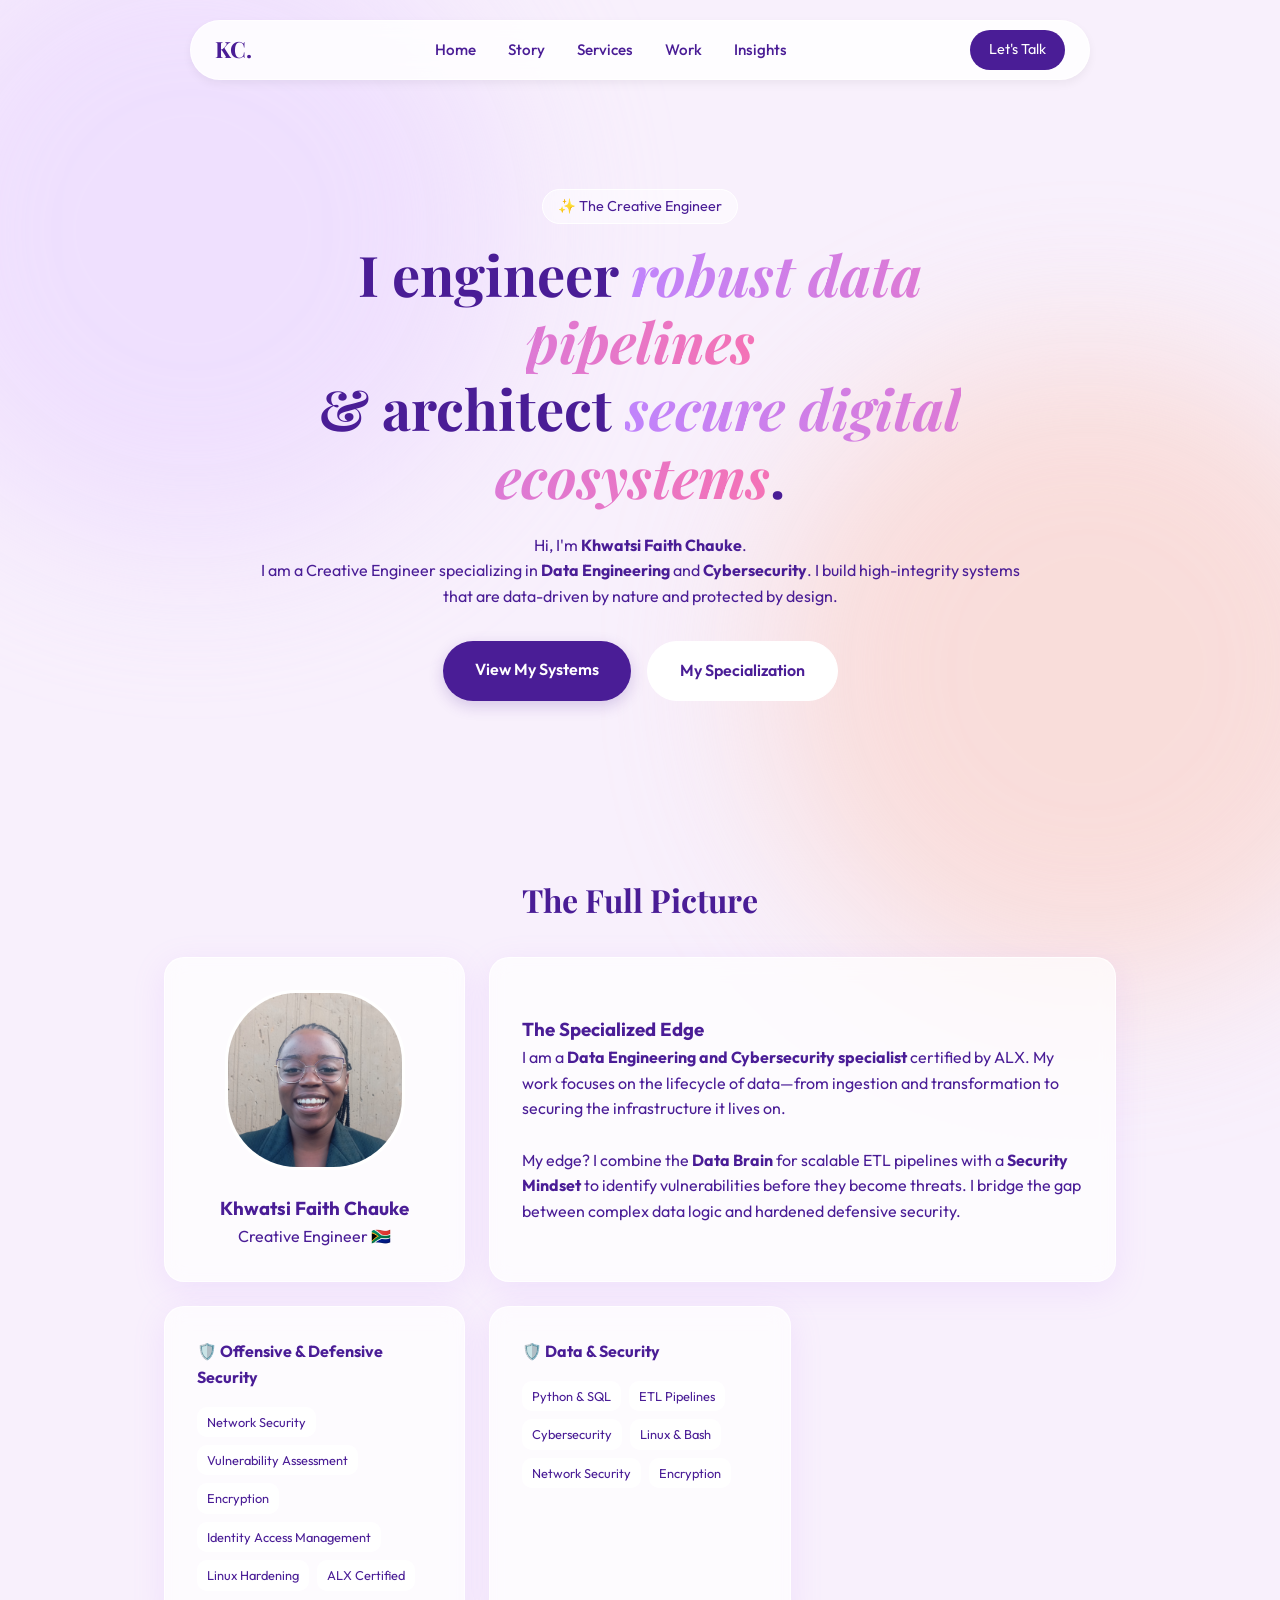
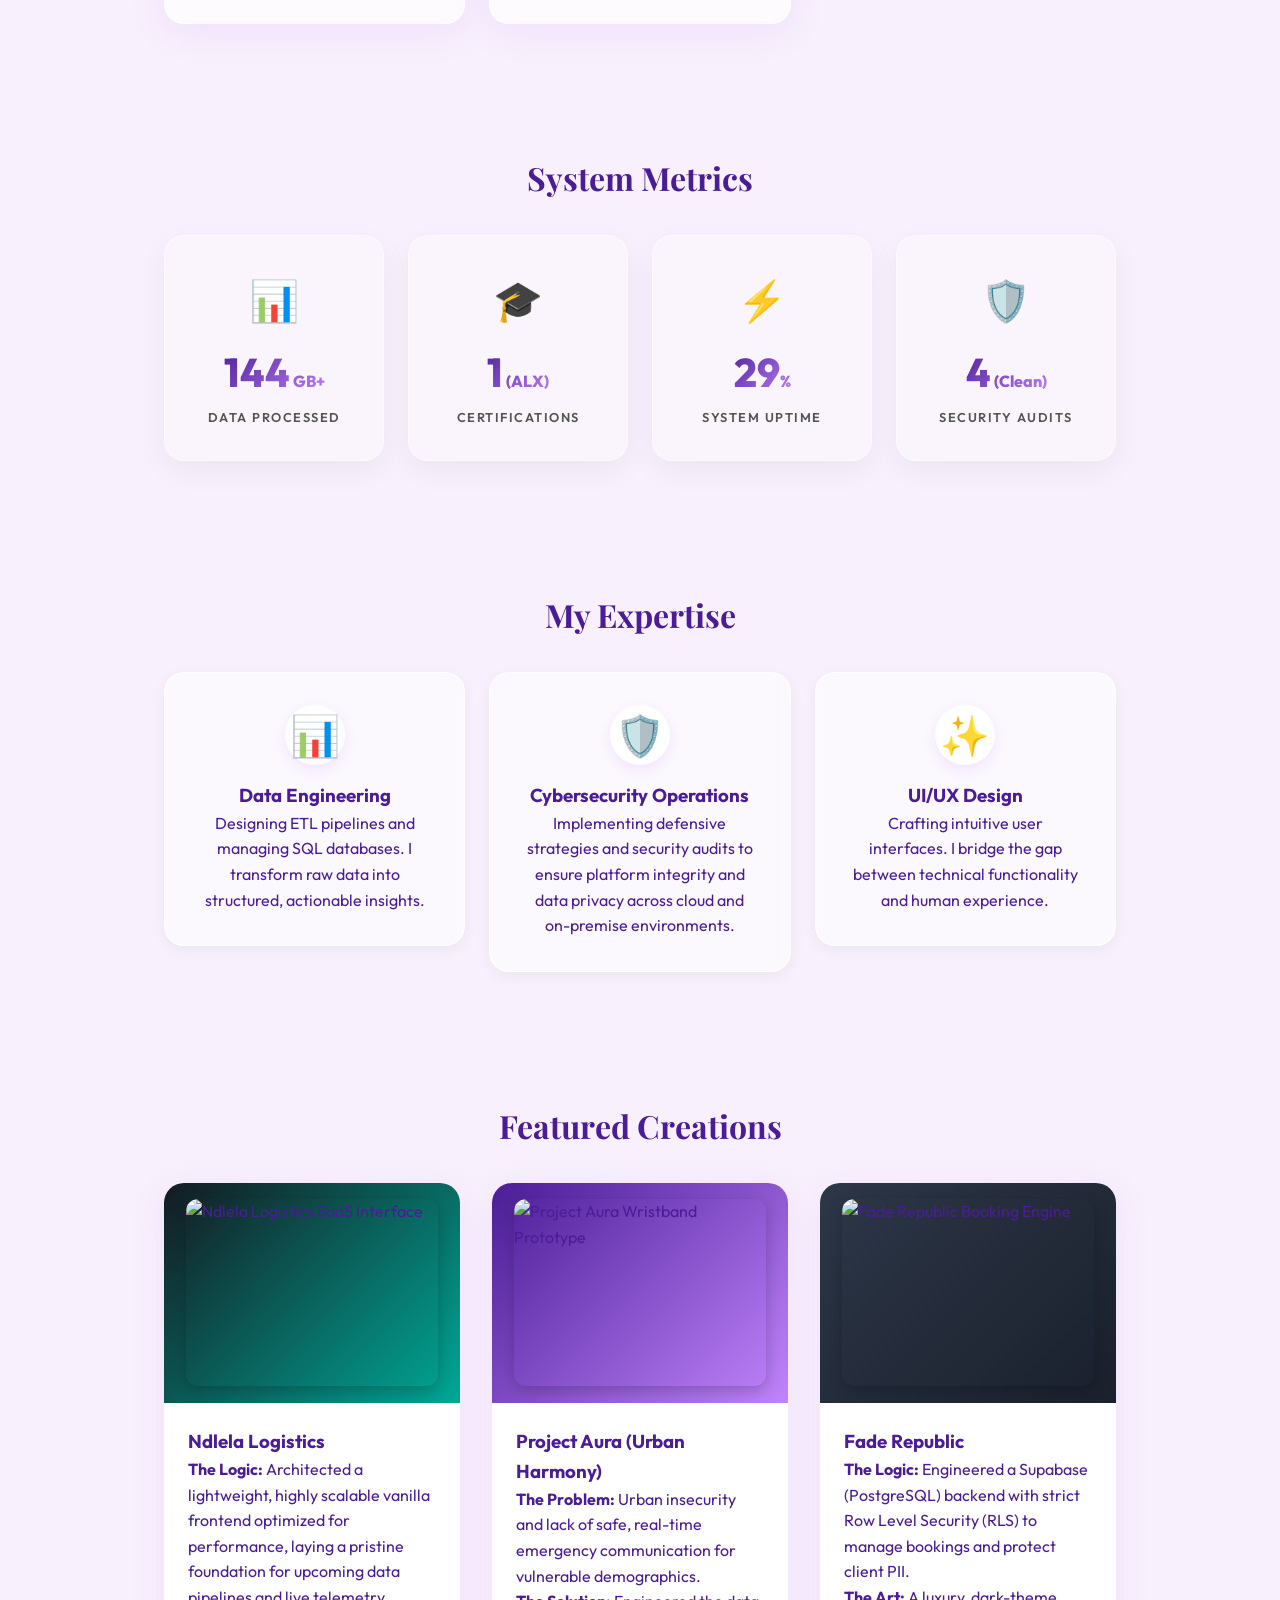
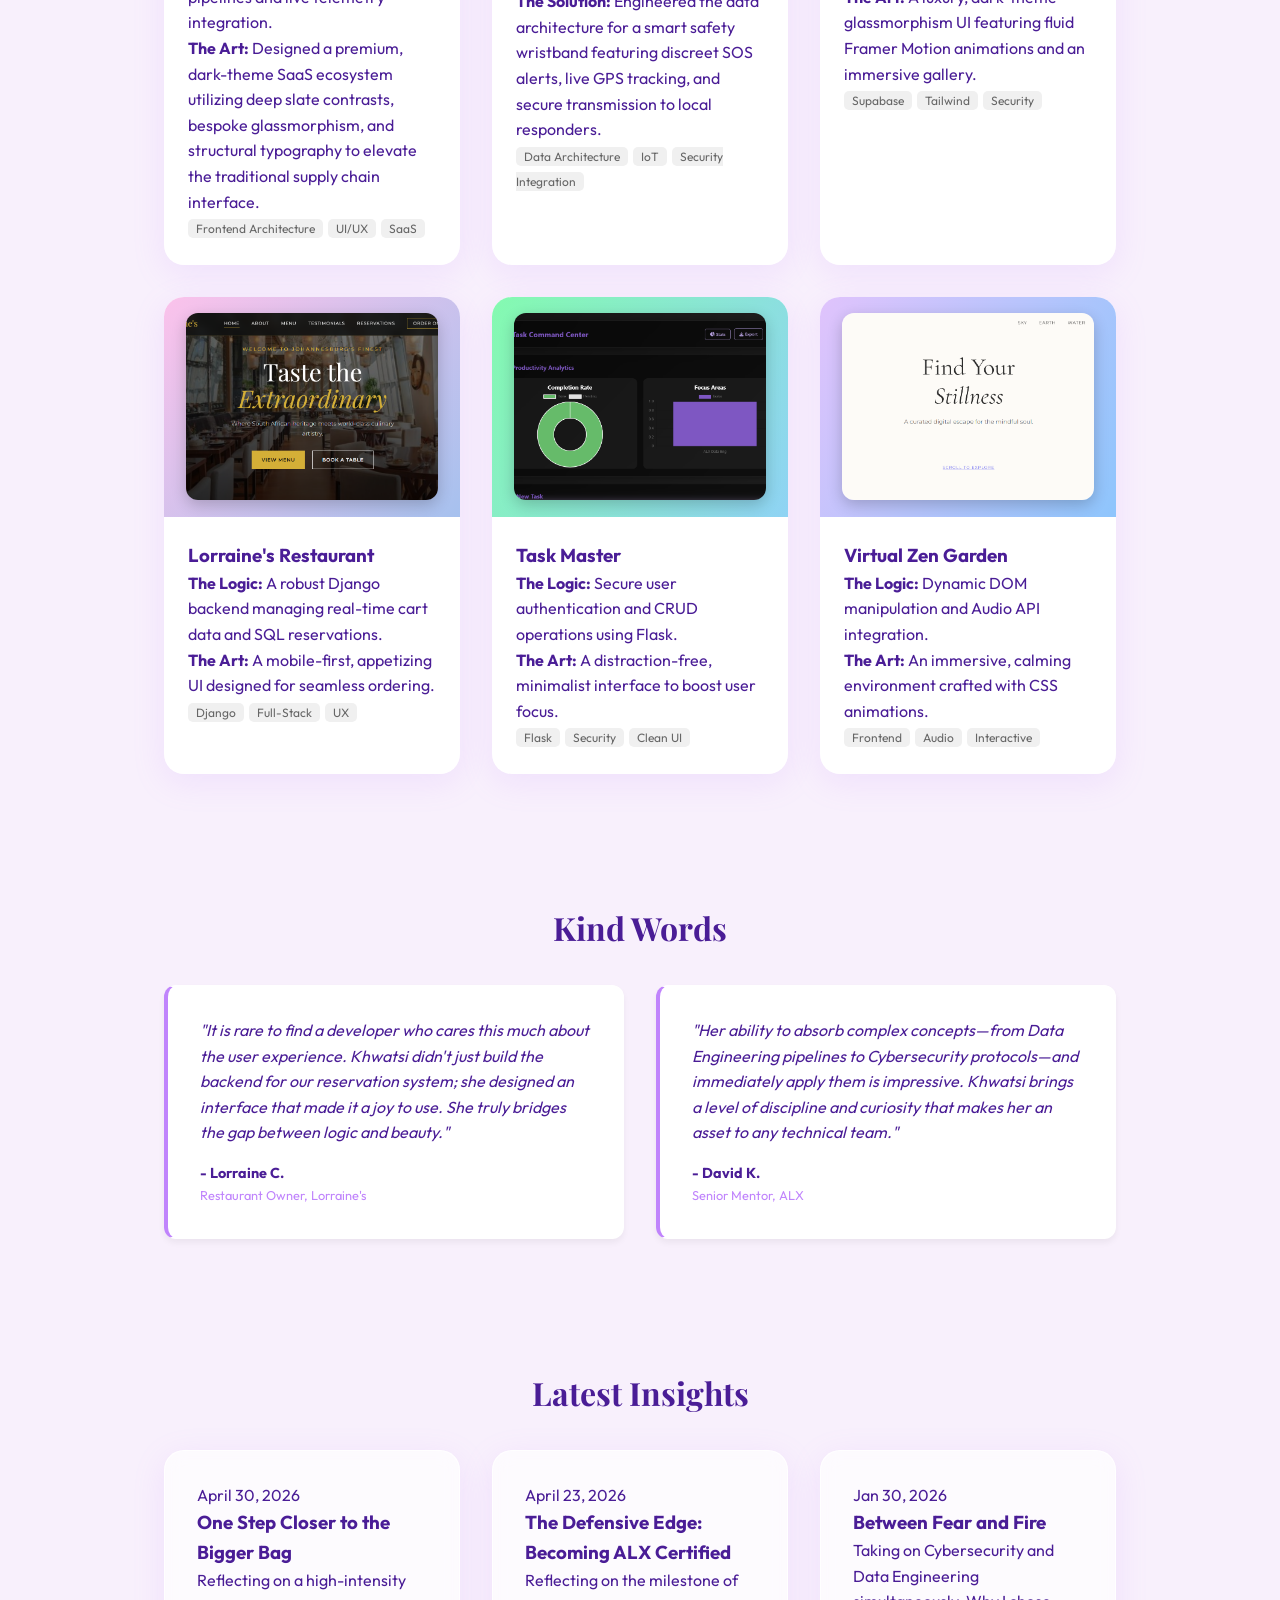
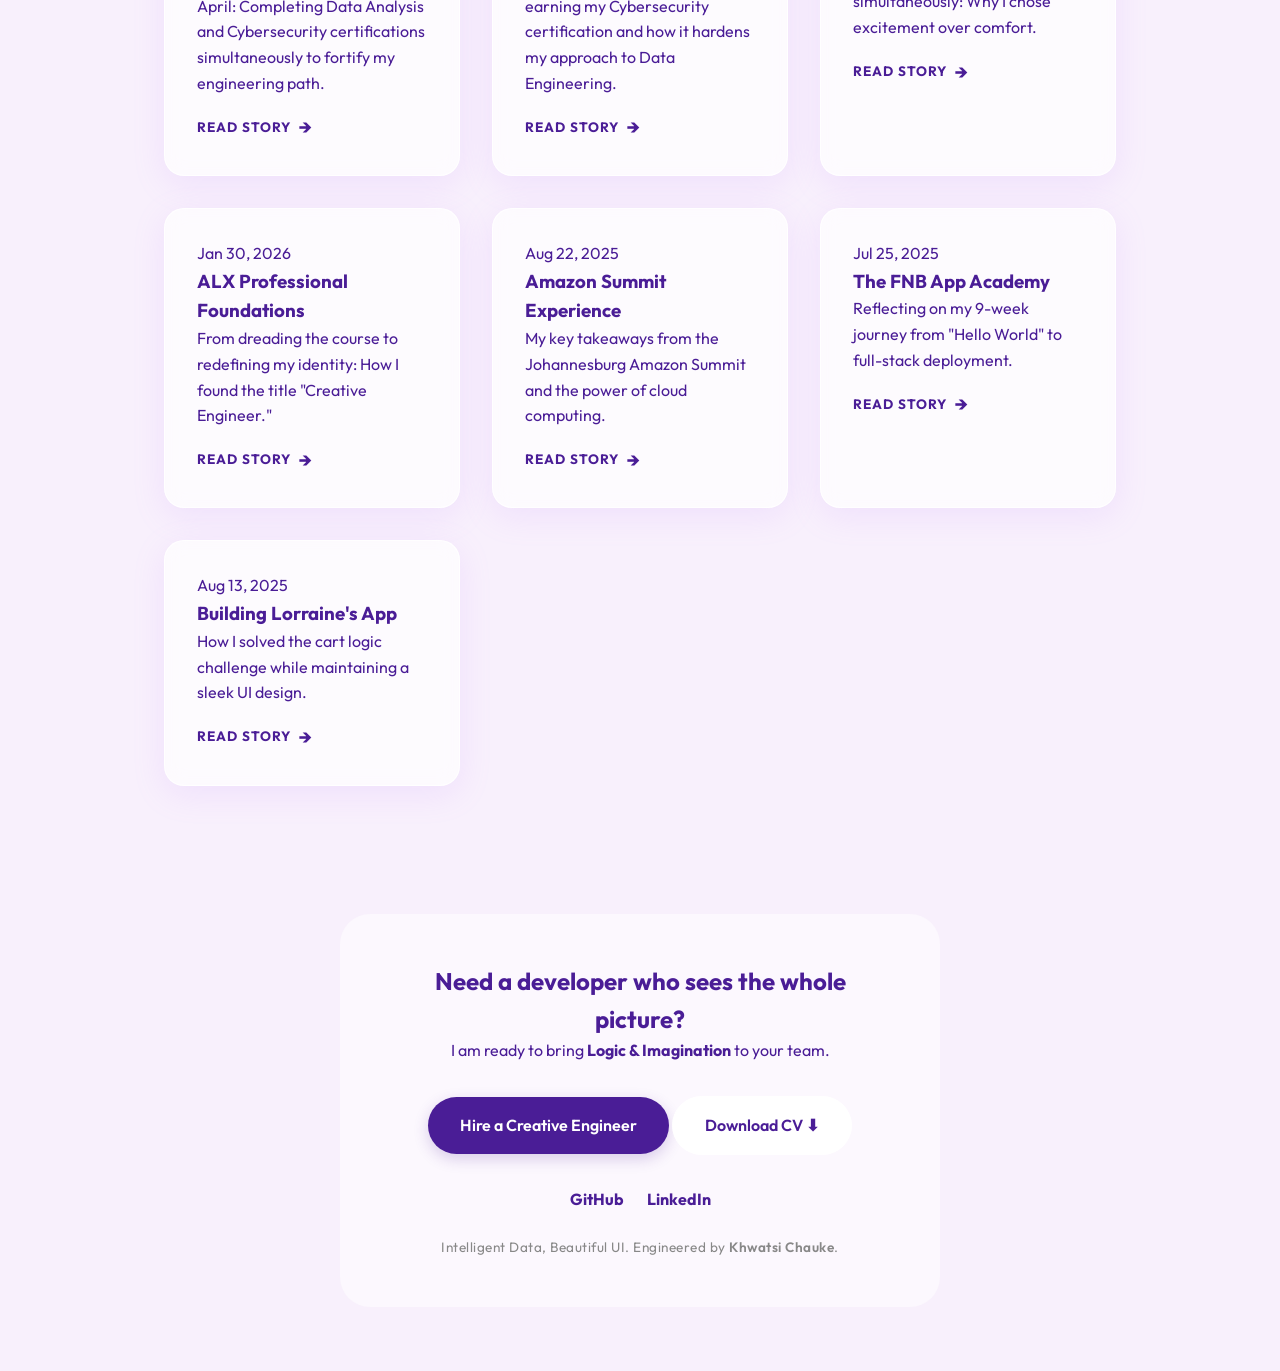
==== commit 7536909b: "feat: add Ndlela Logistics project to portfolio and update certification count and blog entries" ====
--- a/index.html
+++ b/index.html
@@ -173,6 +173,42 @@
     <section id="work" class="container">
       <h2 class="section-title">Featured Creations</h2>
       <div class="projects-grid">
+        <a
+          href="https://ndlela-logistics.vercel.app/"
+          target="_blank"
+          class="project-card"
+        >
+          <div
+            class="project-image"
+            style="
+              background: linear-gradient(135deg, #141a21 0%, #00a896 100%);
+            "
+          >
+            <img
+              src="images/ndlela-preview.png"
+              alt="Ndlela Logistics SaaS Interface"
+              class="screenshot"
+            />
+          </div>
+          <div class="project-info">
+            <h3>Ndlela Logistics</h3>
+            <p>
+              <strong>The Logic:</strong> Architected a lightweight, highly
+              scalable vanilla frontend optimized for performance, laying a
+              pristine foundation for upcoming data pipelines and live telemetry
+              integration.<br />
+              <strong>The Art:</strong> Designed a premium, dark-theme SaaS
+              ecosystem utilizing deep slate contrasts, bespoke glassmorphism,
+              and structural typography to elevate the traditional supply chain
+              interface.
+            </p>
+            <div class="mini-tags">
+              <span>Frontend Architecture</span><span>UI/UX</span
+              ><span>SaaS</span>
+            </div>
+          </div>
+        </a>
+
         <a href="aura-case-study.html" class="project-card">
           <div
             class="project-image"
@@ -365,7 +401,17 @@
       <h2 class="section-title">Latest Insights</h2>
       <div class="projects-grid">
         <article class="card blog-card">
-          <span class="date">April 2026</span>
+          <span class="date">April 30, 2026</span>
+          <h3>One Step Closer to the Bigger Bag</h3>
+          <p>
+            Reflecting on a high-intensity April: Completing Data Analysis and
+            Cybersecurity certifications simultaneously to fortify my
+            engineering path.
+          </p>
+          <a href="#" class="read-link">Read Story</a>
+        </article>
+        <article class="card blog-card">
+          <span class="date">April 23, 2026</span>
           <h3>The Defensive Edge: Becoming ALX Certified</h3>
           <p>
             Reflecting on the milestone of earning my Cybersecurity
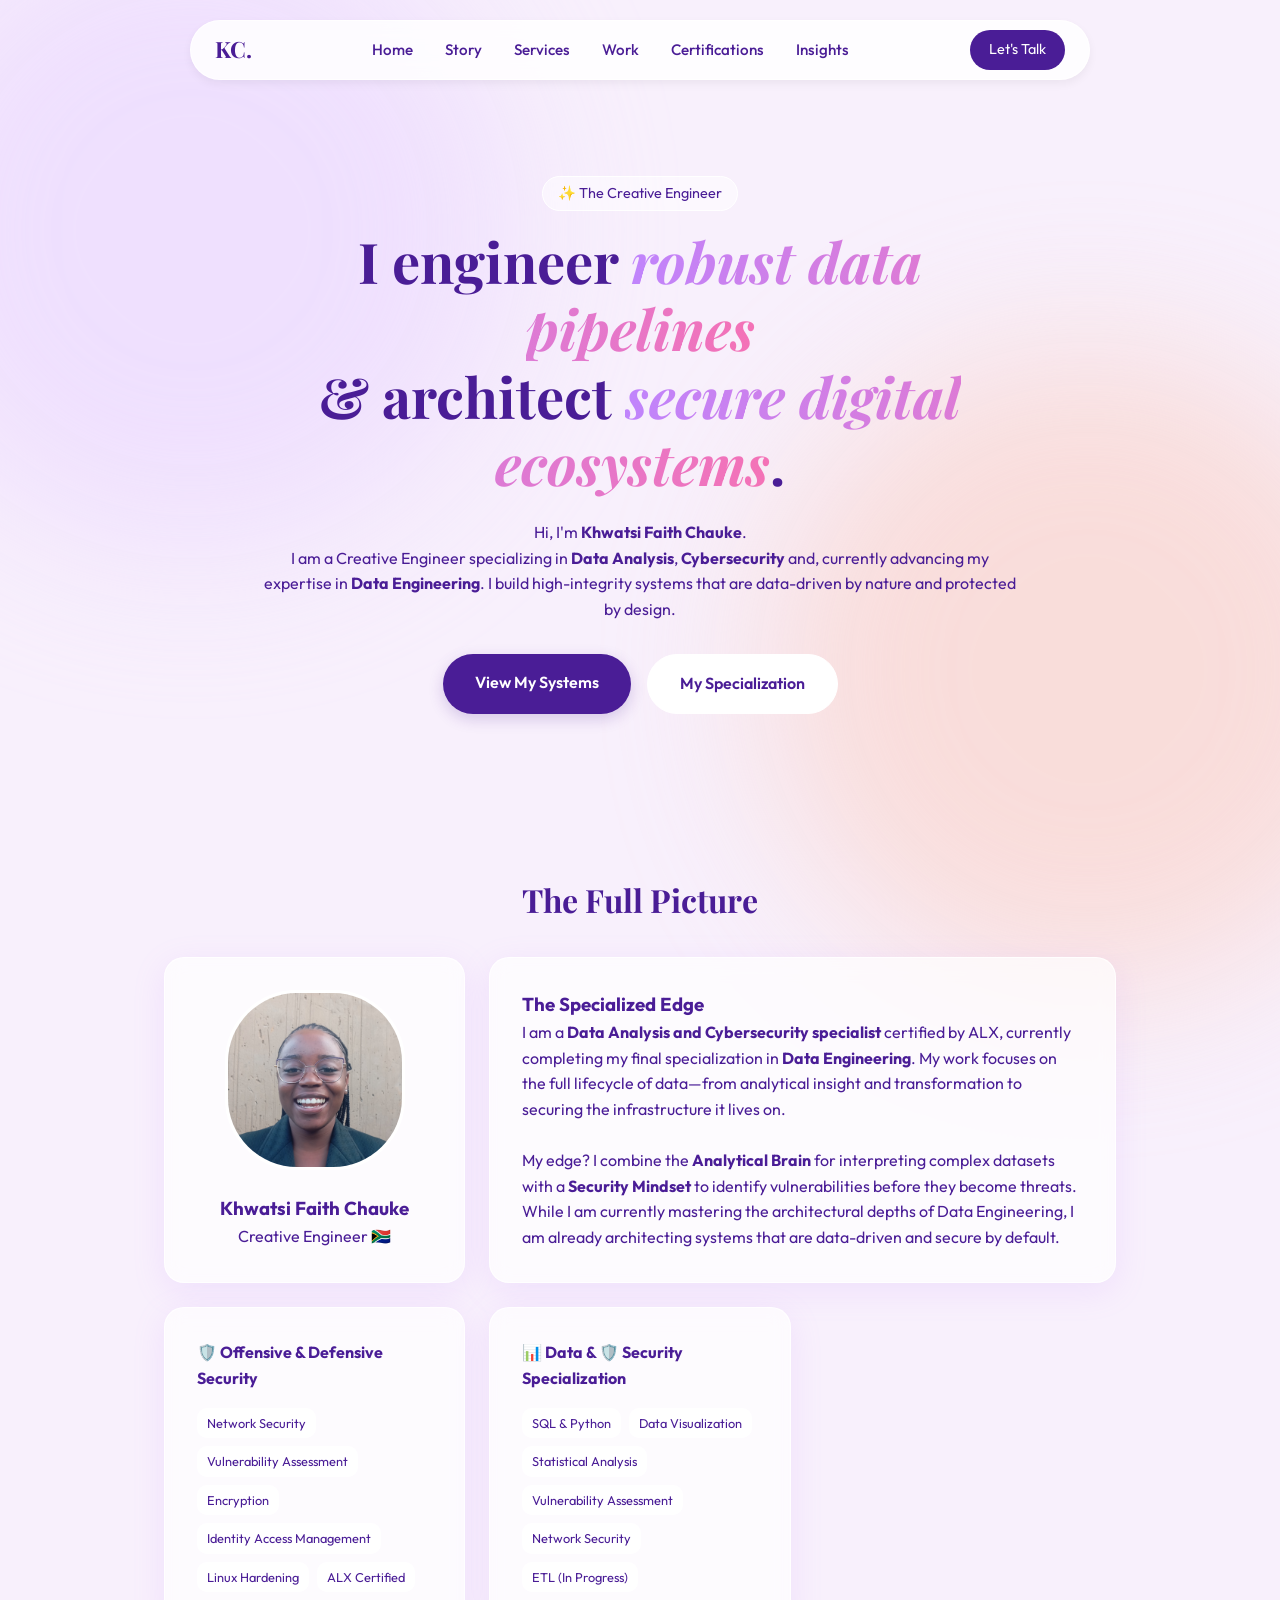
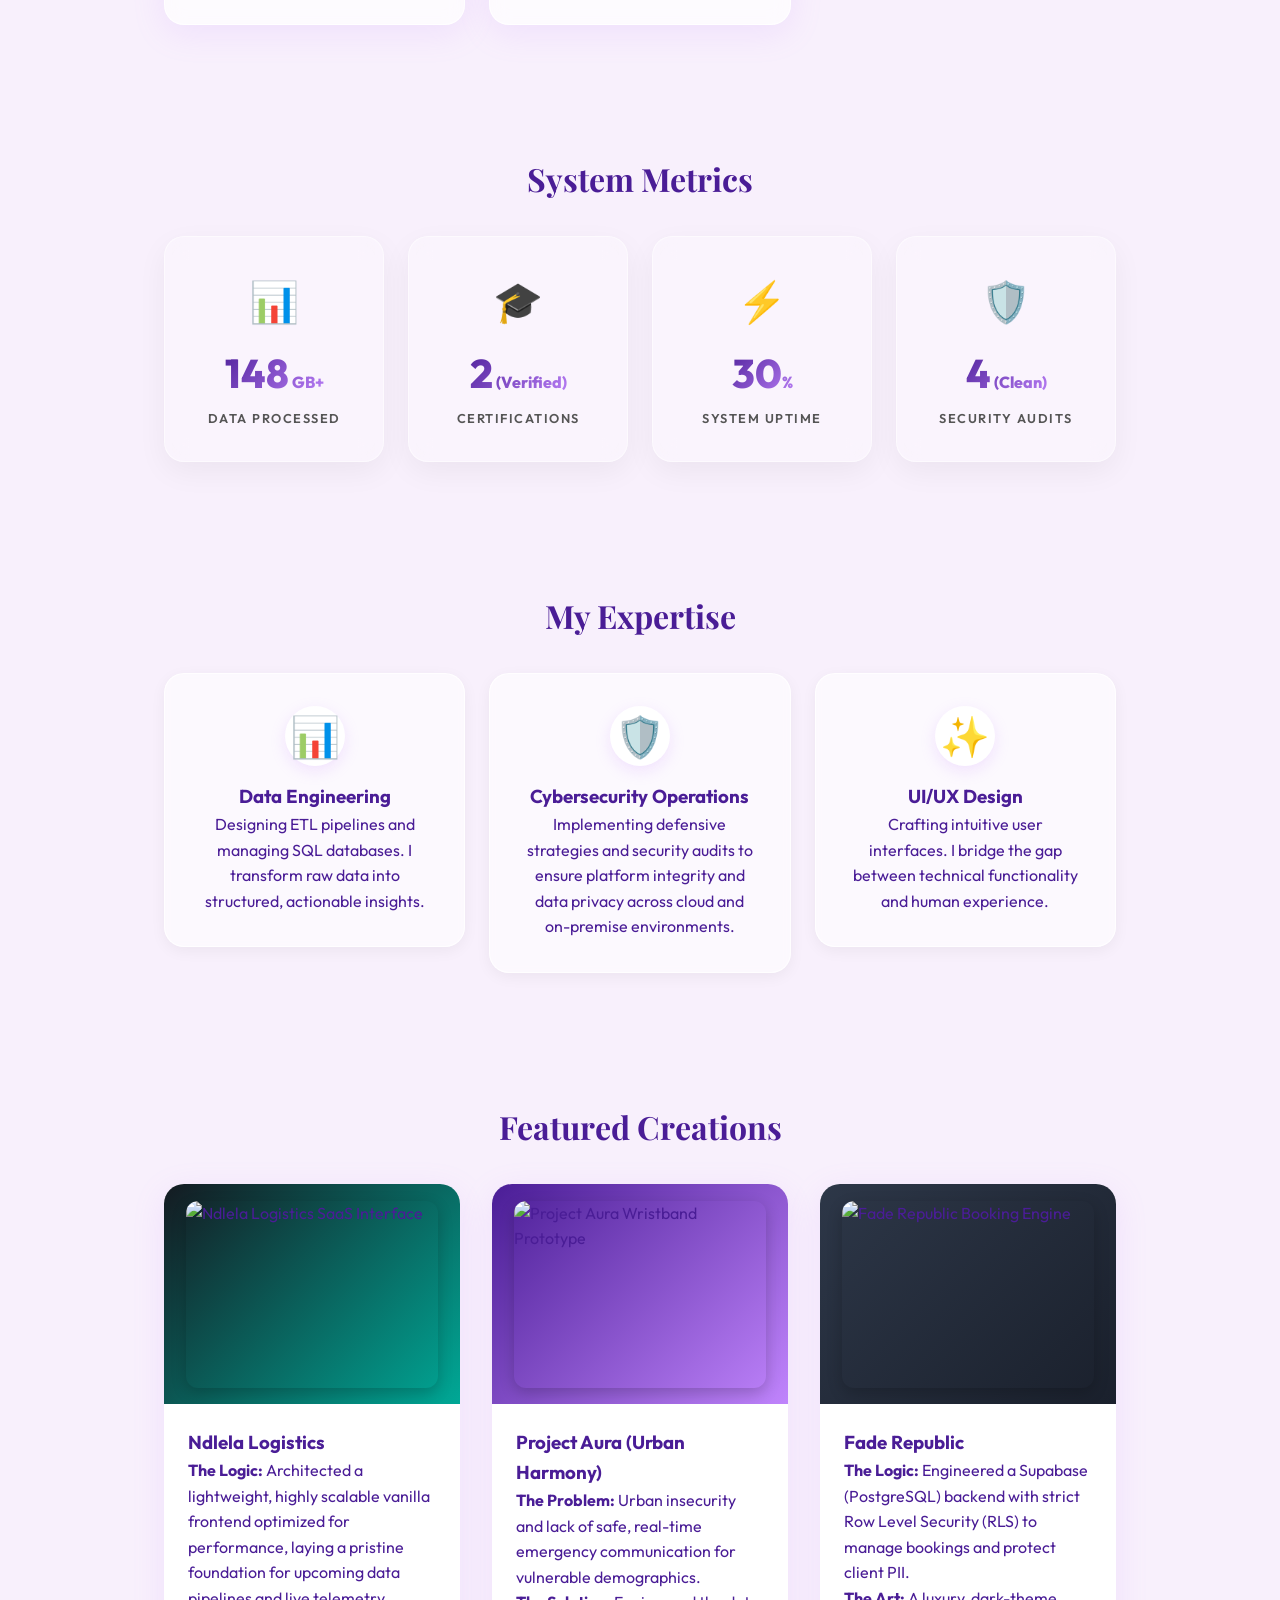
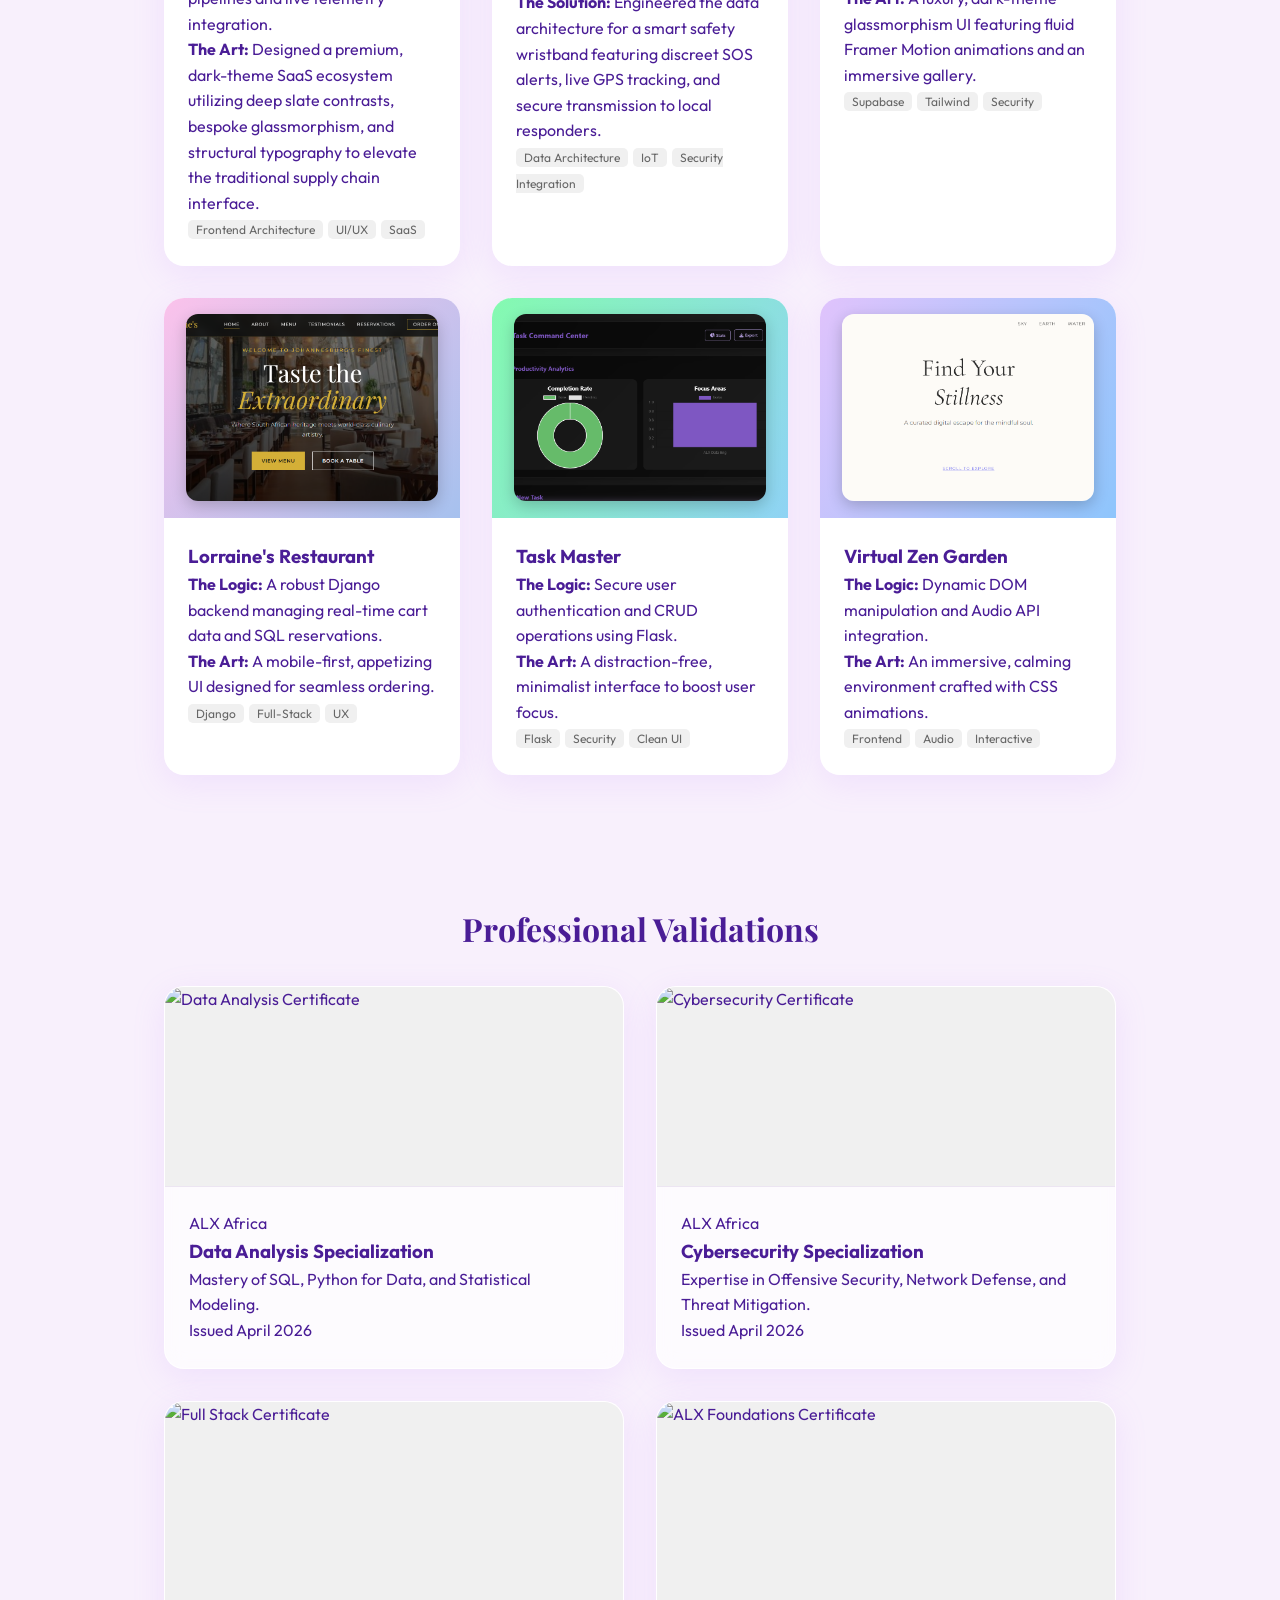
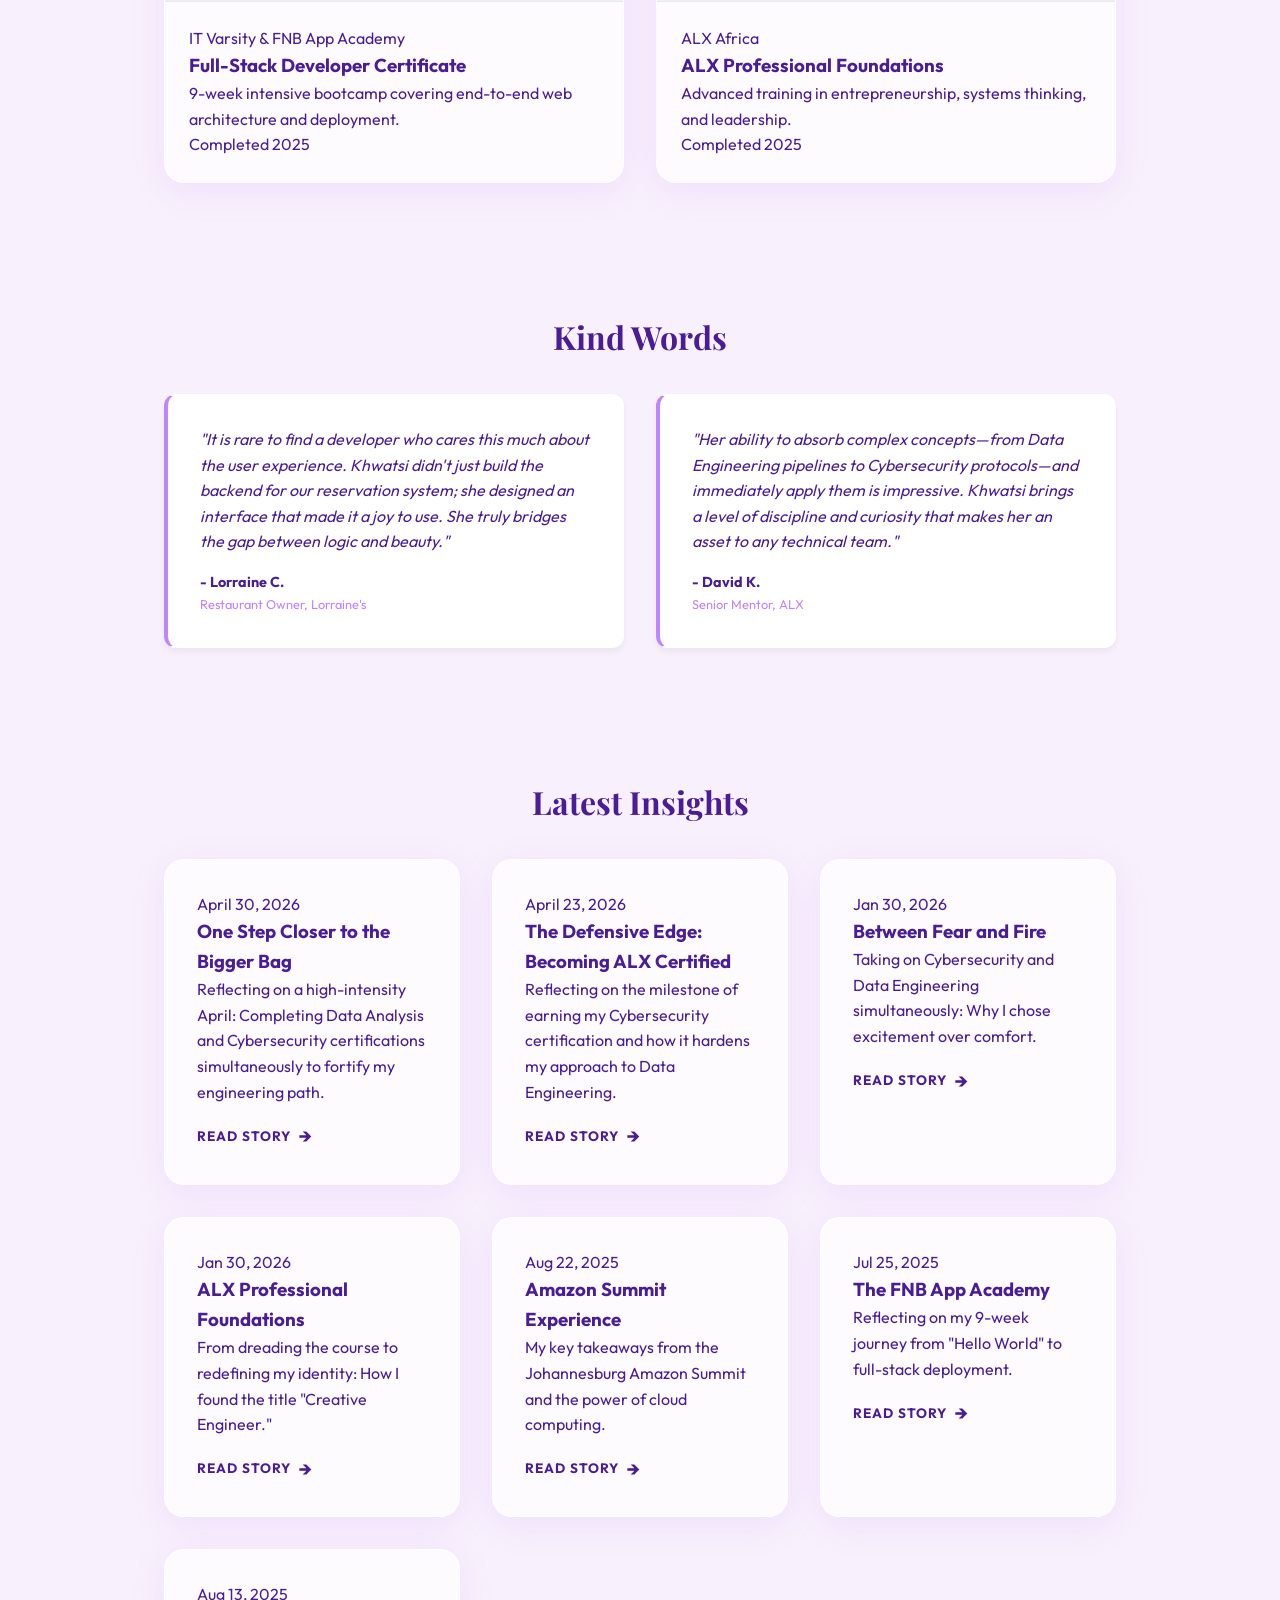
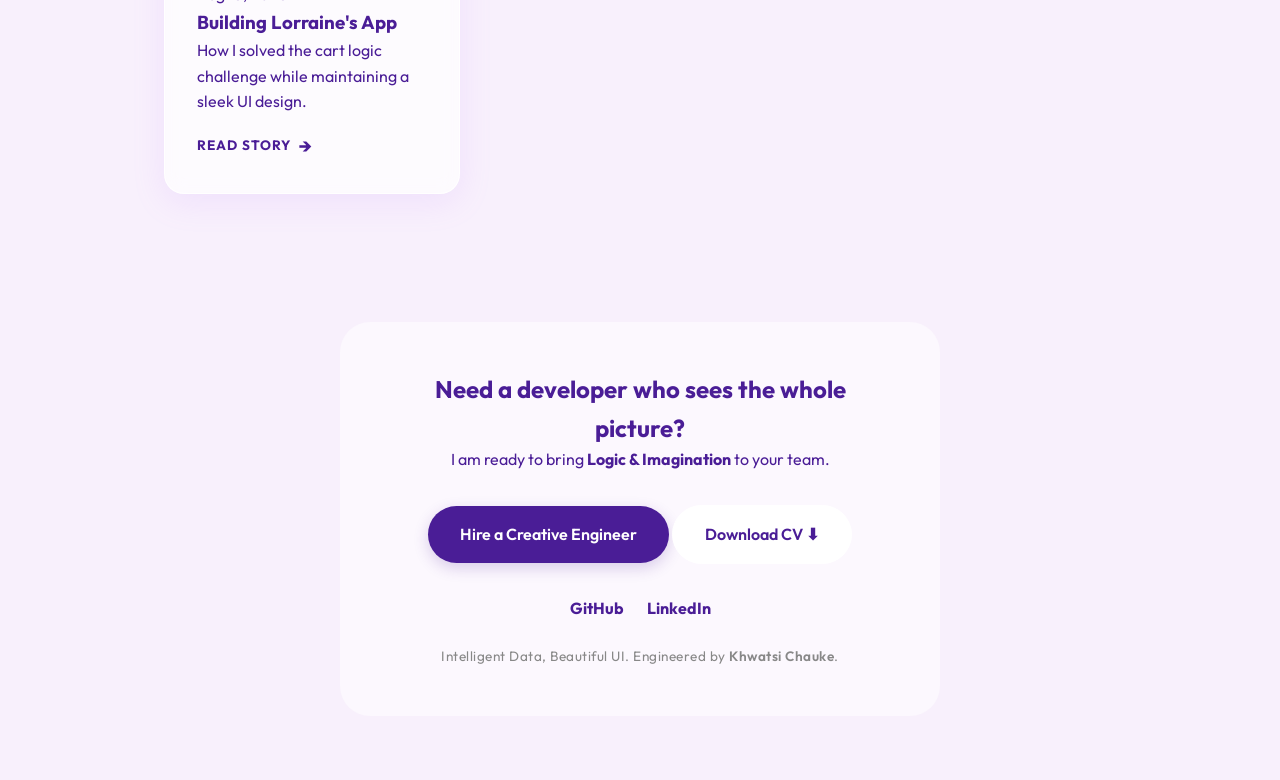
==== commit 76ae09ea: "feat: add certifications section with PDF documentation and update professional portfolio content" ====
--- a/index.html
+++ b/index.html
@@ -21,6 +21,7 @@
         <a href="#about">Story</a>
         <a href="#services">Services</a>
         <a href="#work">Work</a>
+        <a href="#certifications">Certifications</a>
         <a href="#blog">Insights</a>
       </div>
 
@@ -39,6 +40,7 @@
       <a href="#about" class="mobile-link">Story</a>
       <a href="#services" class="mobile-link">Services</a>
       <a href="#work" class="mobile-link">Work</a>
+      <a href="#certifications" class="mobile-link">Certifications</a>
       <a href="#blog" class="mobile-link">Insights</a>
       <a href="#contact" class="mobile-link">Let's Talk</a>
     </div>
@@ -57,7 +59,8 @@
         <p>
           Hi, I'm <strong>Khwatsi Faith Chauke</strong>. <br />
           I am a Creative Engineer specializing in
-          <strong>Data Engineering</strong> and <strong>Cybersecurity</strong>.
+          <strong>Data Analysis</strong>, <strong>Cybersecurity</strong> and,
+          currently advancing my expertise in <strong>Data Engineering</strong>.
           I build high-integrity systems that are data-driven by nature and
           protected by design.
         </p>
@@ -81,16 +84,18 @@
         <div class="card story-card">
           <h3>The Specialized Edge</h3>
           <p>
-            I am a
-            <strong>Data Engineering and Cybersecurity specialist</strong>
-            certified by ALX. My work focuses on the lifecycle of data—from
-            ingestion and transformation to securing the infrastructure it lives
-            on.<br /><br />
-
-            My edge? I combine the <strong>Data Brain</strong> for scalable ETL
-            pipelines with a <strong>Security Mindset</strong> to identify
-            vulnerabilities before they become threats. I bridge the gap between
-            complex data logic and hardened defensive security.
+            I am a <strong>Data Analysis and Cybersecurity specialist</strong>
+            certified by ALX, currently completing my final specialization in
+            <strong>Data Engineering</strong>. My work focuses on the full
+            lifecycle of data—from analytical insight and transformation to
+            securing the infrastructure it lives on. <br /><br />
+
+            My edge? I combine the <strong>Analytical Brain</strong> for
+            interpreting complex datasets with a
+            <strong>Security Mindset</strong> to identify vulnerabilities before
+            they become threats. While I am currently mastering the
+            architectural depths of Data Engineering, I am already architecting
+            systems that are data-driven and secure by default.
           </p>
         </div>
 
@@ -107,14 +112,14 @@
         </div>
 
         <div class="card tech-card data">
-          <h4>🛡️ Data & Security</h4>
+          <h4>📊 Data & 🛡️ Security Specialization</h4>
           <div class="tags">
-            <span>Python & SQL</span>
-            <span>ETL Pipelines</span>
-            <span>Cybersecurity</span>
-            <span>Linux & Bash</span>
+            <span>SQL & Python</span>
+            <span>Data Visualization</span>
+            <span>Statistical Analysis</span>
+            <span>Vulnerability Assessment</span>
             <span>Network Security</span>
-            <span>Encryption</span>
+            <span>ETL (In Progress)</span>
           </div>
         </div>
       </div>
@@ -366,6 +371,120 @@
       </div>
     </section>
 
+    <section id="certifications" class="container">
+      <h2 class="section-title">Professional Validations</h2>
+      <div class="cert-grid">
+        <!-- Data Analysis -->
+        <div class="card cert-card">
+          <div class="cert-image-container">
+            <img
+              src="images/cert-data-analysis.png"
+              alt="Data Analysis Certificate"
+              class="cert-preview"
+            />
+            <div class="cert-overlay">
+              <a
+                href="documents/ALX-Data-Analysis.pdf"
+                target="_blank"
+                class="view-cert-btn"
+                >View Full PDF</a
+              >
+            </div>
+          </div>
+          <div class="cert-info">
+            <span class="cert-issuer">ALX Africa</span>
+            <h3>Data Analysis Specialization</h3>
+            <p>Mastery of SQL, Python for Data, and Statistical Modeling.</p>
+            <span class="cert-date">Issued April 2026</span>
+          </div>
+        </div>
+
+        <!-- Cybersecurity -->
+        <div class="card cert-card">
+          <div class="cert-image-container">
+            <img
+              src="images/cert-cybersecurity.png"
+              alt="Cybersecurity Certificate"
+              class="cert-preview"
+            />
+            <div class="cert-overlay">
+              <a
+                href="documents/ALX-Cybersecurity.pdf"
+                target="_blank"
+                class="view-cert-btn"
+                >View Full PDF</a
+              >
+            </div>
+          </div>
+          <div class="cert-info">
+            <span class="cert-issuer">ALX Africa</span>
+            <h3>Cybersecurity Specialization</h3>
+            <p>
+              Expertise in Offensive Security, Network Defense, and Threat
+              Mitigation.
+            </p>
+            <span class="cert-date">Issued April 2026</span>
+          </div>
+        </div>
+
+        <!-- FNB App Academy -->
+        <div class="card cert-card">
+          <div class="cert-image-container">
+            <img
+              src="images/cert-fnb.jpg"
+              alt="Full Stack Certificate"
+              class="cert-preview"
+            />
+            <div class="cert-overlay">
+              <a
+                href="documents/FNB-Fullstack.pdf"
+                target="_blank"
+                class="view-cert-btn"
+                >View Full PDF</a
+              >
+            </div>
+          </div>
+          <div class="cert-info">
+            <span class="cert-issuer">IT Varsity & FNB App Academy</span>
+            <h3>Full-Stack Developer Certificate</h3>
+            <p>
+              9-week intensive bootcamp covering end-to-end web architecture and
+              deployment.
+            </p>
+            <span class="cert-date">Completed 2025</span>
+          </div>
+        </div>
+
+        <!-- Professional Foundations -->
+        <div class="card cert-card">
+          <div class="cert-image-container">
+            <img
+              src="images/cert-foundations.png"
+              alt="ALX Foundations Certificate"
+              class="cert-preview"
+            />
+            <div class="cert-overlay">
+              <a
+                href="documents/ALX-Foundations.pdf"
+                target="_blank"
+                class="view-cert-btn"
+                >View Full PDF</a
+              >
+            </div>
+          </div>
+          <div class="cert-info">
+            <span class="cert-issuer">ALX Africa</span>
+            <h3>ALX Professional Foundations</h3>
+            <p>
+              Advanced training in entrepreneurship, systems thinking, and
+              leadership.
+            </p>
+            <span class="cert-date">Completed 2025</span>
+          </div>
+        </div>
+      </div>
+    </section>
+
     <section id="testimonials" class="container">
       <h2 class="section-title">Kind Words</h2>
       <div class="testimonial-grid">
@@ -410,6 +529,7 @@
           </p>
           <a href="#" class="read-link">Read Story</a>
         </article>
+
         <article class="card blog-card">
           <span class="date">April 23, 2026</span>
           <h3>The Defensive Edge: Becoming ALX Certified</h3>
--- a/style.css
+++ b/style.css
@@ -224,6 +224,11 @@
   padding: 5px 10px;
   border-radius: 10px;
   font-size: 0.8rem;
+}
+
+html {
+  scroll-behavior: smooth;
+  scroll-padding-top: 100px;
 }
 
 /* --- SERVICES SECTION  --- */
@@ -656,9 +661,14 @@
 
   display: flex;
   flex-direction: column;
-  justify-content: center;
+  /* justify-content: center; <-- REMOVE THIS IF IT PREVENTS SCROLLING */
   align-items: center;
   gap: 2rem;
+  padding-top: 5rem; /* Adds space at the top so links don't hide under the close button */
+  padding-bottom: 2rem; /* Adds space at the bottom */
+
+  /* The magic line that clips the dangling text */
+  overflow-y: auto;
 
   /* Slide Animation Setup */
   transform: translateY(-100%);
@@ -740,6 +750,71 @@
   transform: scale(1.05);
 }
 
+/* --- CERTIFICATIONS SECTION --- */
+.cert-grid {
+  display: grid;
+  grid-template-columns: repeat(auto-fit, minmax(300px, 1fr));
+  gap: 2rem;
+}
+
+.cert-card {
+  padding: 0 !important;
+  overflow: hidden;
+  display: flex;
+  flex-direction: column;
+}
+
+.cert-image-container {
+  position: relative;
+  width: 100%;
+  height: 200px;
+  background: #f0f0f0;
+  border-bottom: 1px solid rgba(192, 132, 252, 0.1);
+}
+
+.cert-preview {
+  width: 100%;
+  height: 100%;
+  object-fit: cover;
+  object-position: top;
+  transition: transform 0.5s ease;
+}
+
+.cert-overlay {
+  position: absolute;
+  inset: 0;
+  background: rgba(74, 29, 150, 0.6);
+  display: flex;
+  justify-content: center;
+  align-items: center;
+  opacity: 0;
+  transition: opacity 0.3s ease;
+  backdrop-filter: blur(4px);
+}
+
+.cert-card:hover .cert-overlay {
+  opacity: 1;
+}
+
+.cert-card:hover .cert-preview {
+  transform: scale(1.05);
+}
+
+.view-cert-btn {
+  background: white;
+  color: var(--dark);
+  padding: 0.6rem 1.2rem;
+  border-radius: 20px;
+  text-decoration: none;
+  font-weight: 700;
+  font-size: 0.85rem;
+  box-shadow: 0 4px 15px rgba(0, 0, 0, 0.2);
+}
+
+.cert-info {
+  padding: 1.5rem;
+}
+
 /* --- RESPONSIVE MOBILE  --- */
 @media (max-width: 768px) {
   .glass-nav {
@@ -770,10 +845,10 @@
     display: block;
   }
   .testimonial-grid {
-    grid-template-columns: 1fr;
+    grid-template-columns: 2fr;
   }
   .services-grid {
-    grid-template-columns: 1fr;
+    grid-template-columns: 2fr;
   }
   .hamburger {
     display: flex;
@@ -785,4 +860,49 @@
   .glass-nav .btn-talk {
     display: none;
   }
-}
+
+  .cert-grid {
+    grid-template-columns: 1fr;
+    gap: 1.5rem;
+  }
+
+  .cert-image-container {
+    height: 180px;
+  }
+
+  .hero-content h1 {
+    font-size: 2.2rem;
+    line-height: 1.1;
+  }
+
+  .hero-content p {
+    font-size: 0.95rem;
+    padding: 0 10px; /* Prevents text from hitting the screen edges */
+  }
+}
+
+@media (max-width: 480px) {
+  .section-title {
+    font-size: 1.8rem; /* Smaller titles for mobile viewports */
+  }
+
+  .cert-info h3 {
+    font-size: 1rem;
+  }
+}
+
+@media (hover: none) {
+  .cert-overlay {
+    opacity: 1; /* Always show the button on mobile/tablets */
+    background: rgba(
+      74,
+      29,
+      150,
+      0.4
+    ); /* Slightly lighter so the cert is still visible */
+  }
+
+  .cert-preview {
+    transform: none !important; /* Disable zoom-on-hover for mobile performance */
+  }
+}
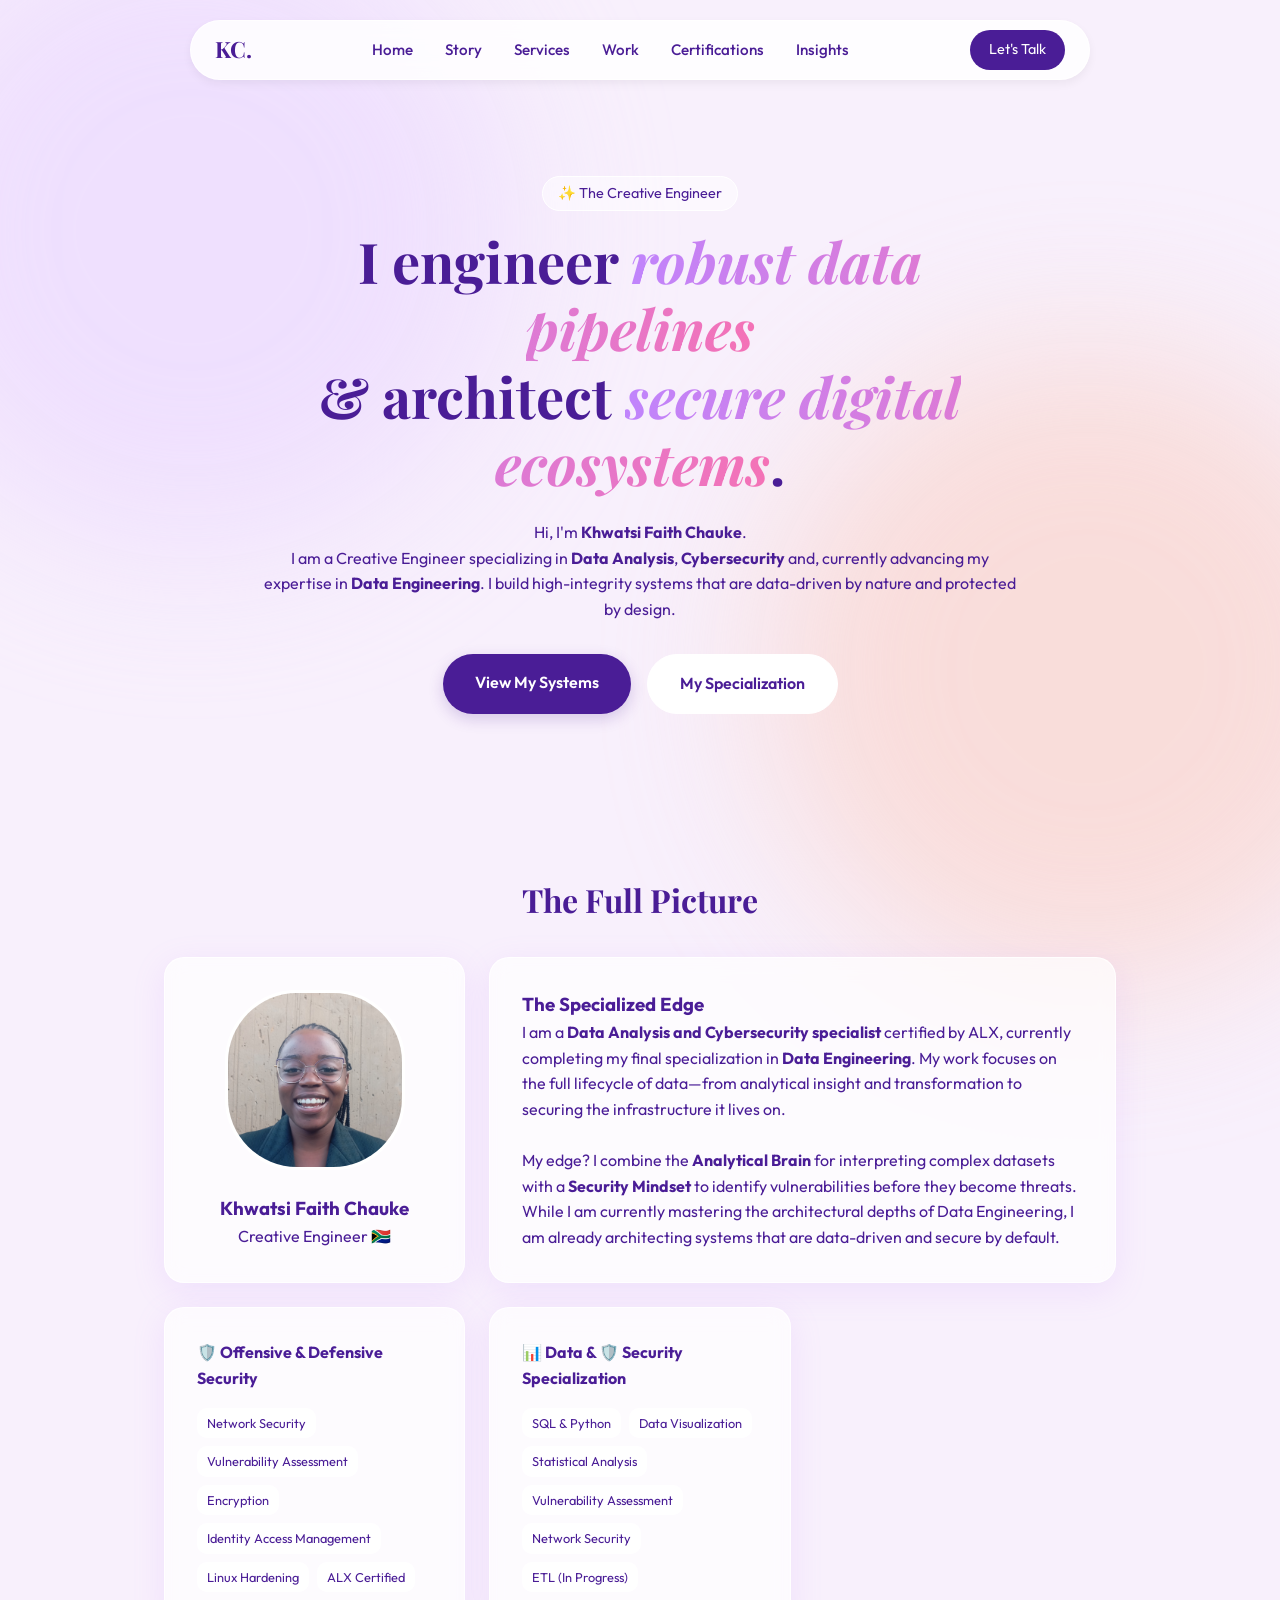
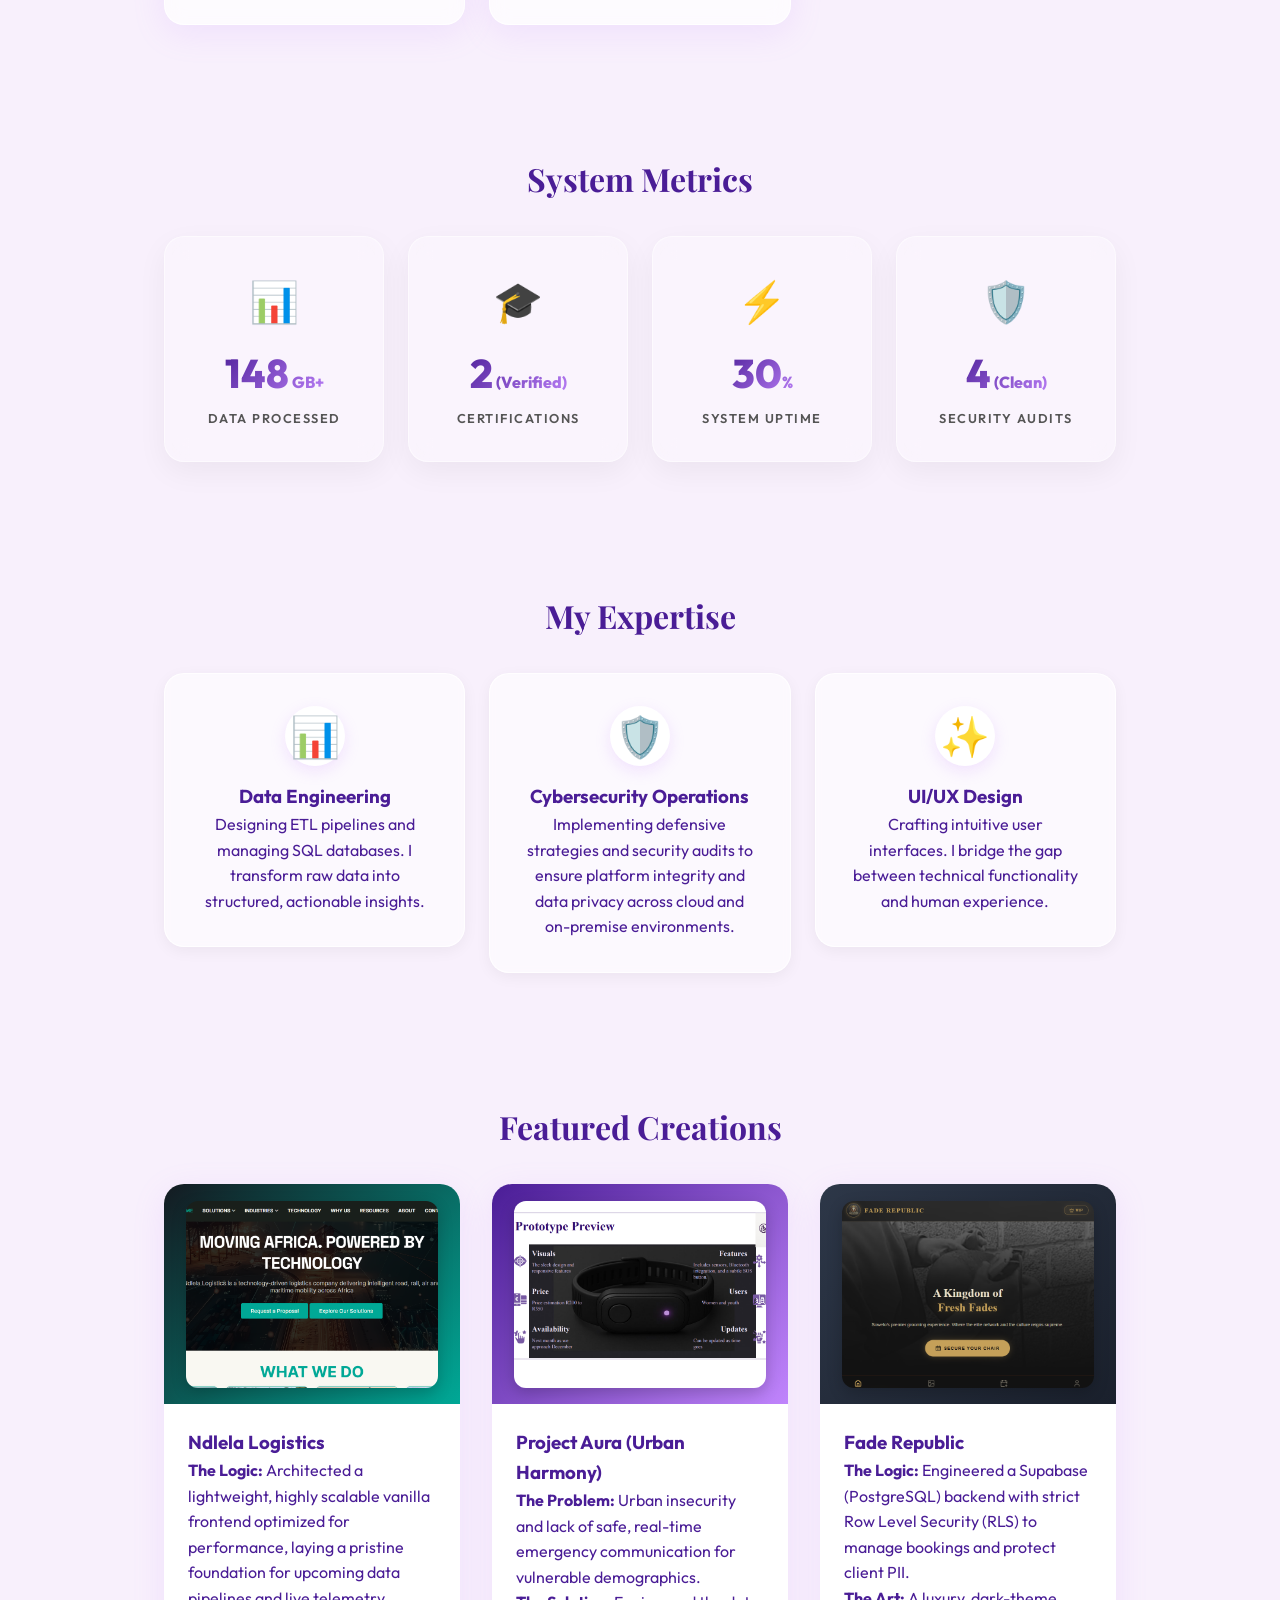
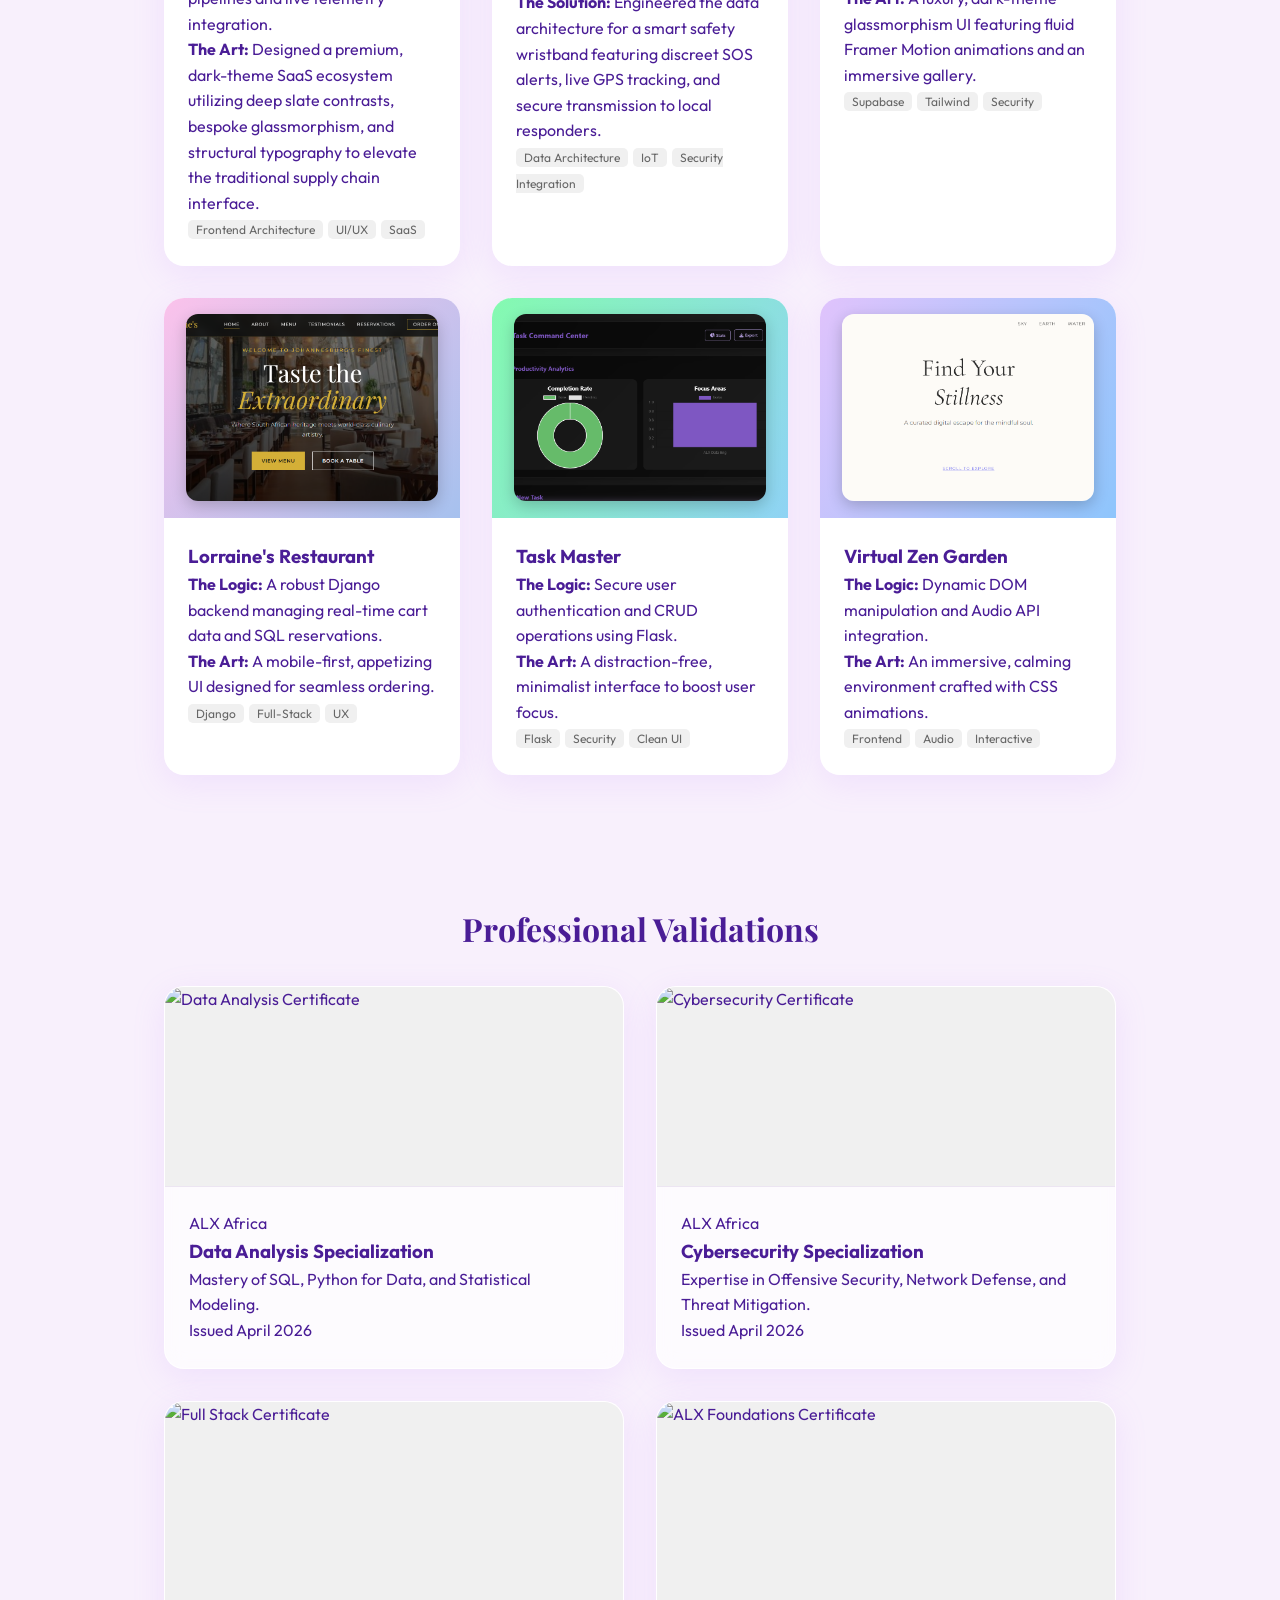
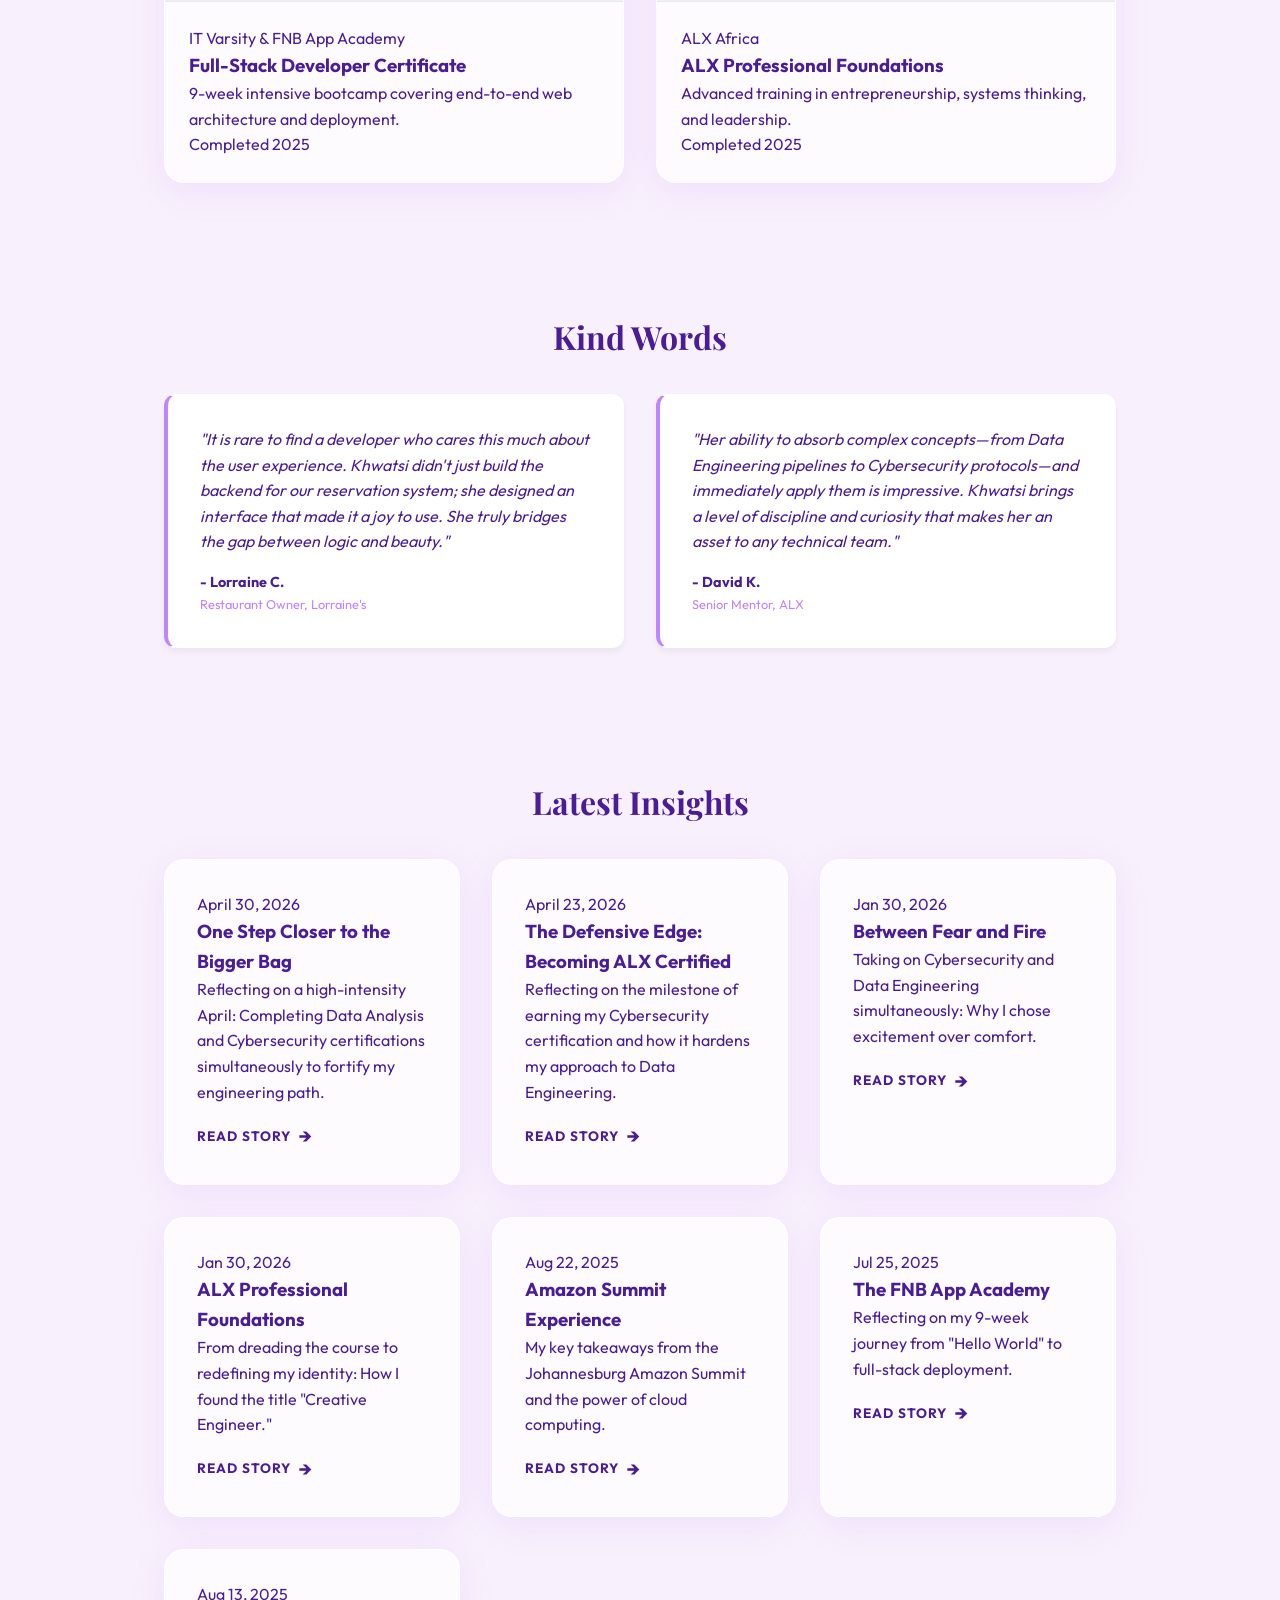
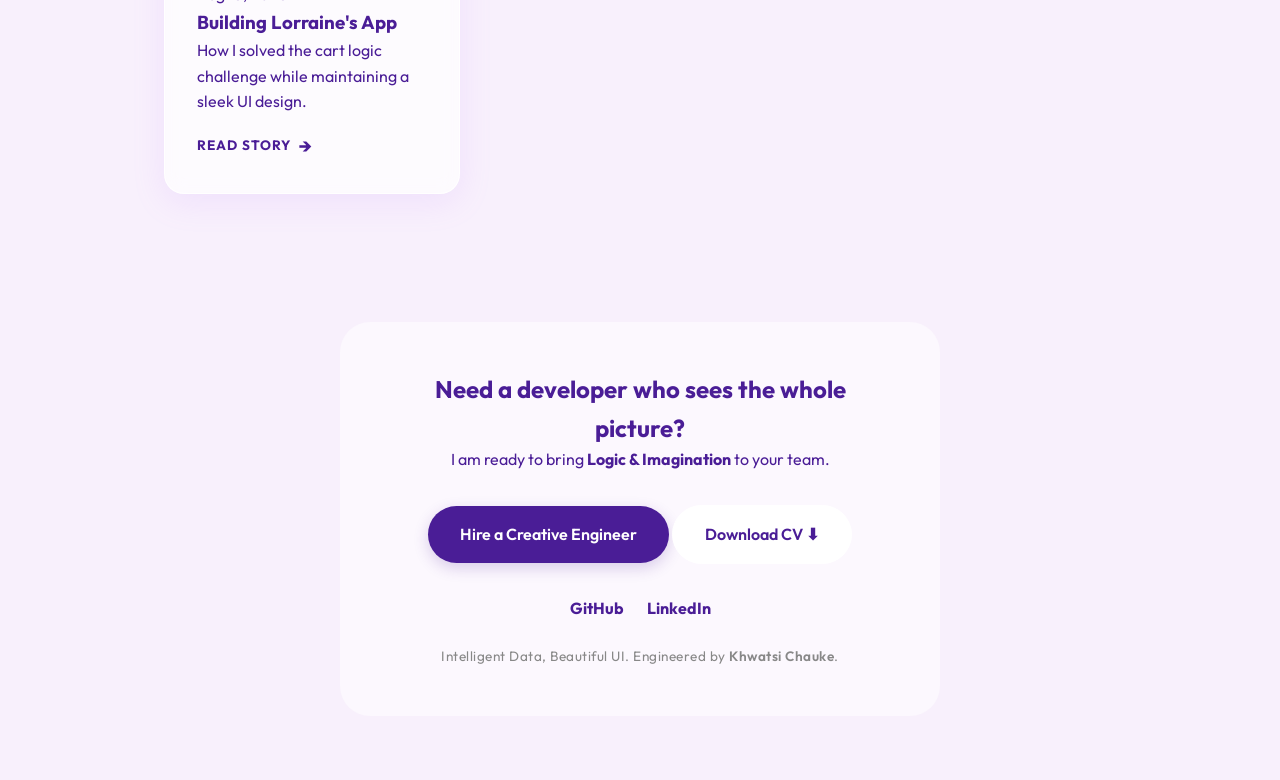
==== commit a5535414: "feat: images path updated" ====
--- a/index.html
+++ b/index.html
@@ -190,7 +190,7 @@
             "
           >
             <img
-              src="images/ndlela-preview.png"
+              src="Images/ndlela-preview.png"
               alt="Ndlela Logistics SaaS Interface"
               class="screenshot"
             />
@@ -222,7 +222,7 @@
             "
           >
             <img
-              src="images/project-aura-preview.png"
+              src="Images/project-aura-preview.png"
               alt="Project Aura Wristband Prototype"
               class="screenshot"
             />
@@ -256,7 +256,7 @@
             "
           >
             <img
-              src="images/fade-republic-preview.png"
+              src="Images/fade-republic-preview.png"
               alt="Fade Republic Booking Engine"
               class="screenshot"
             />
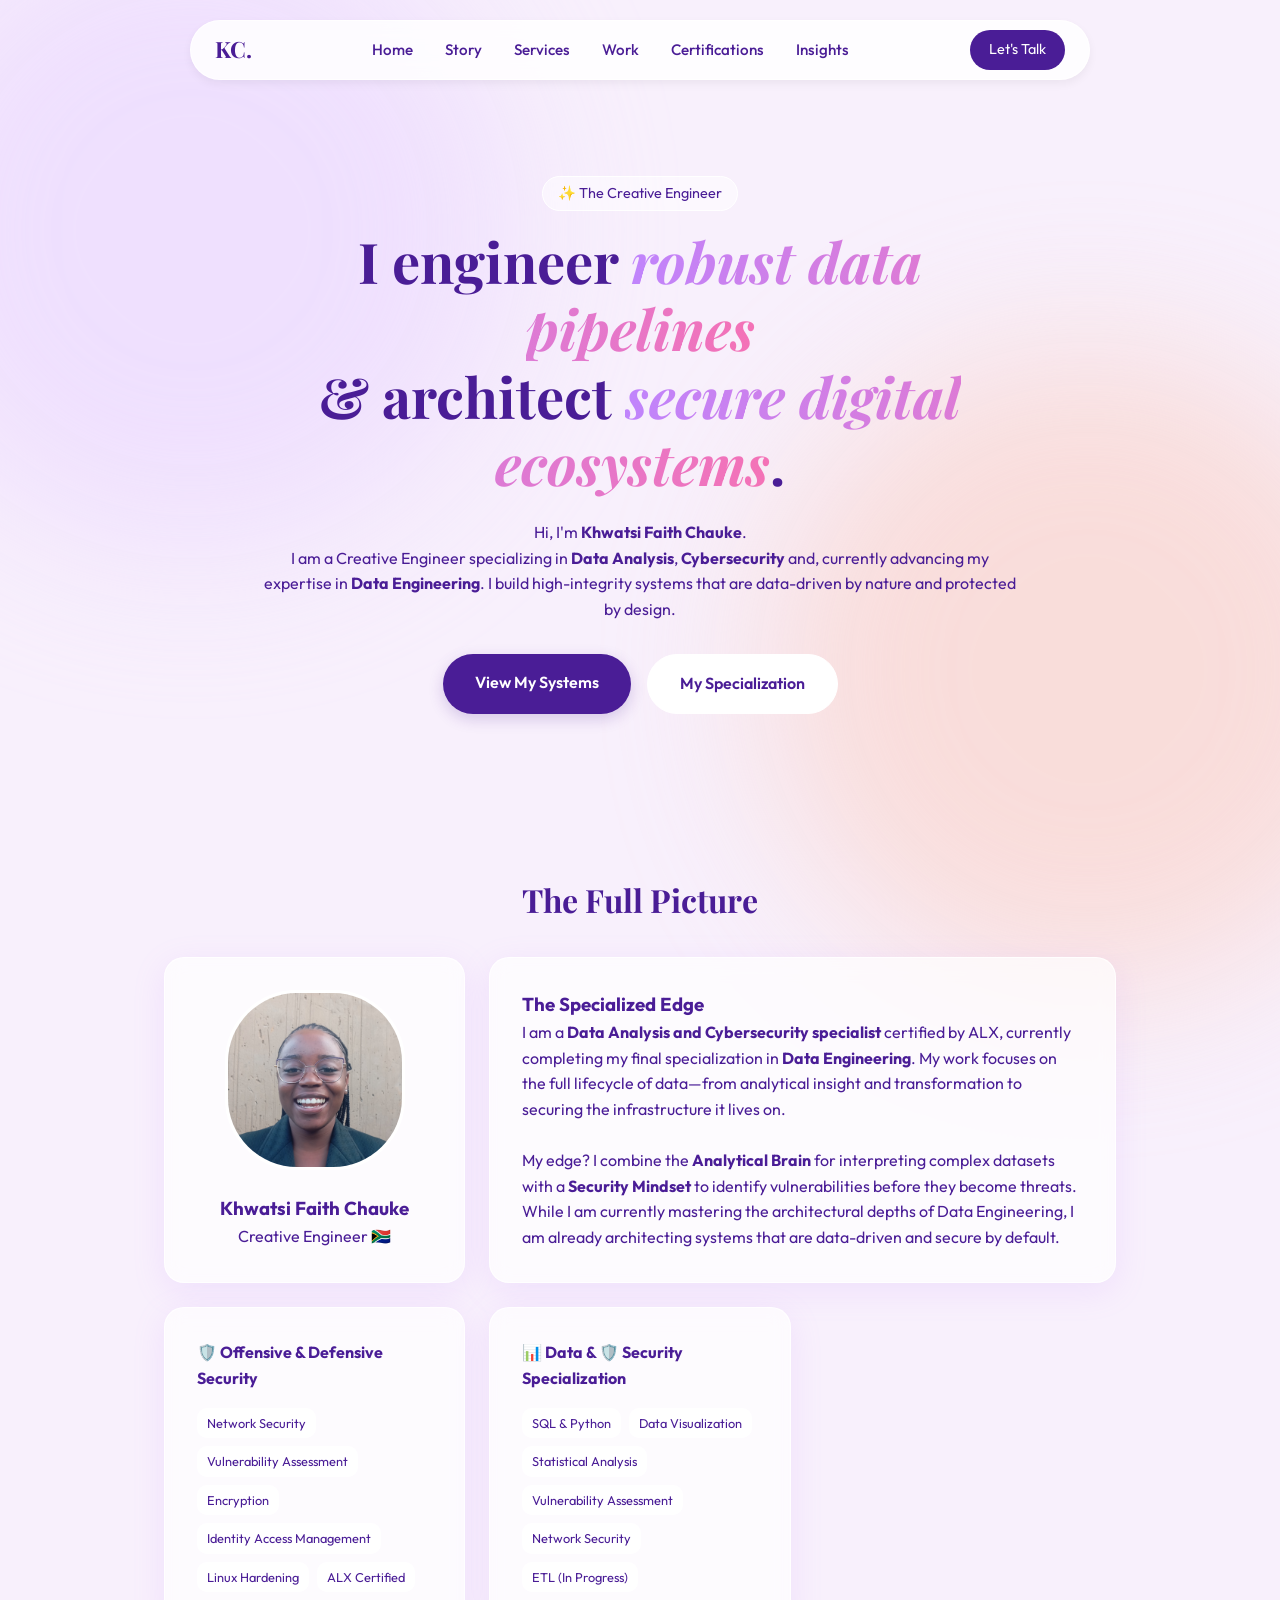
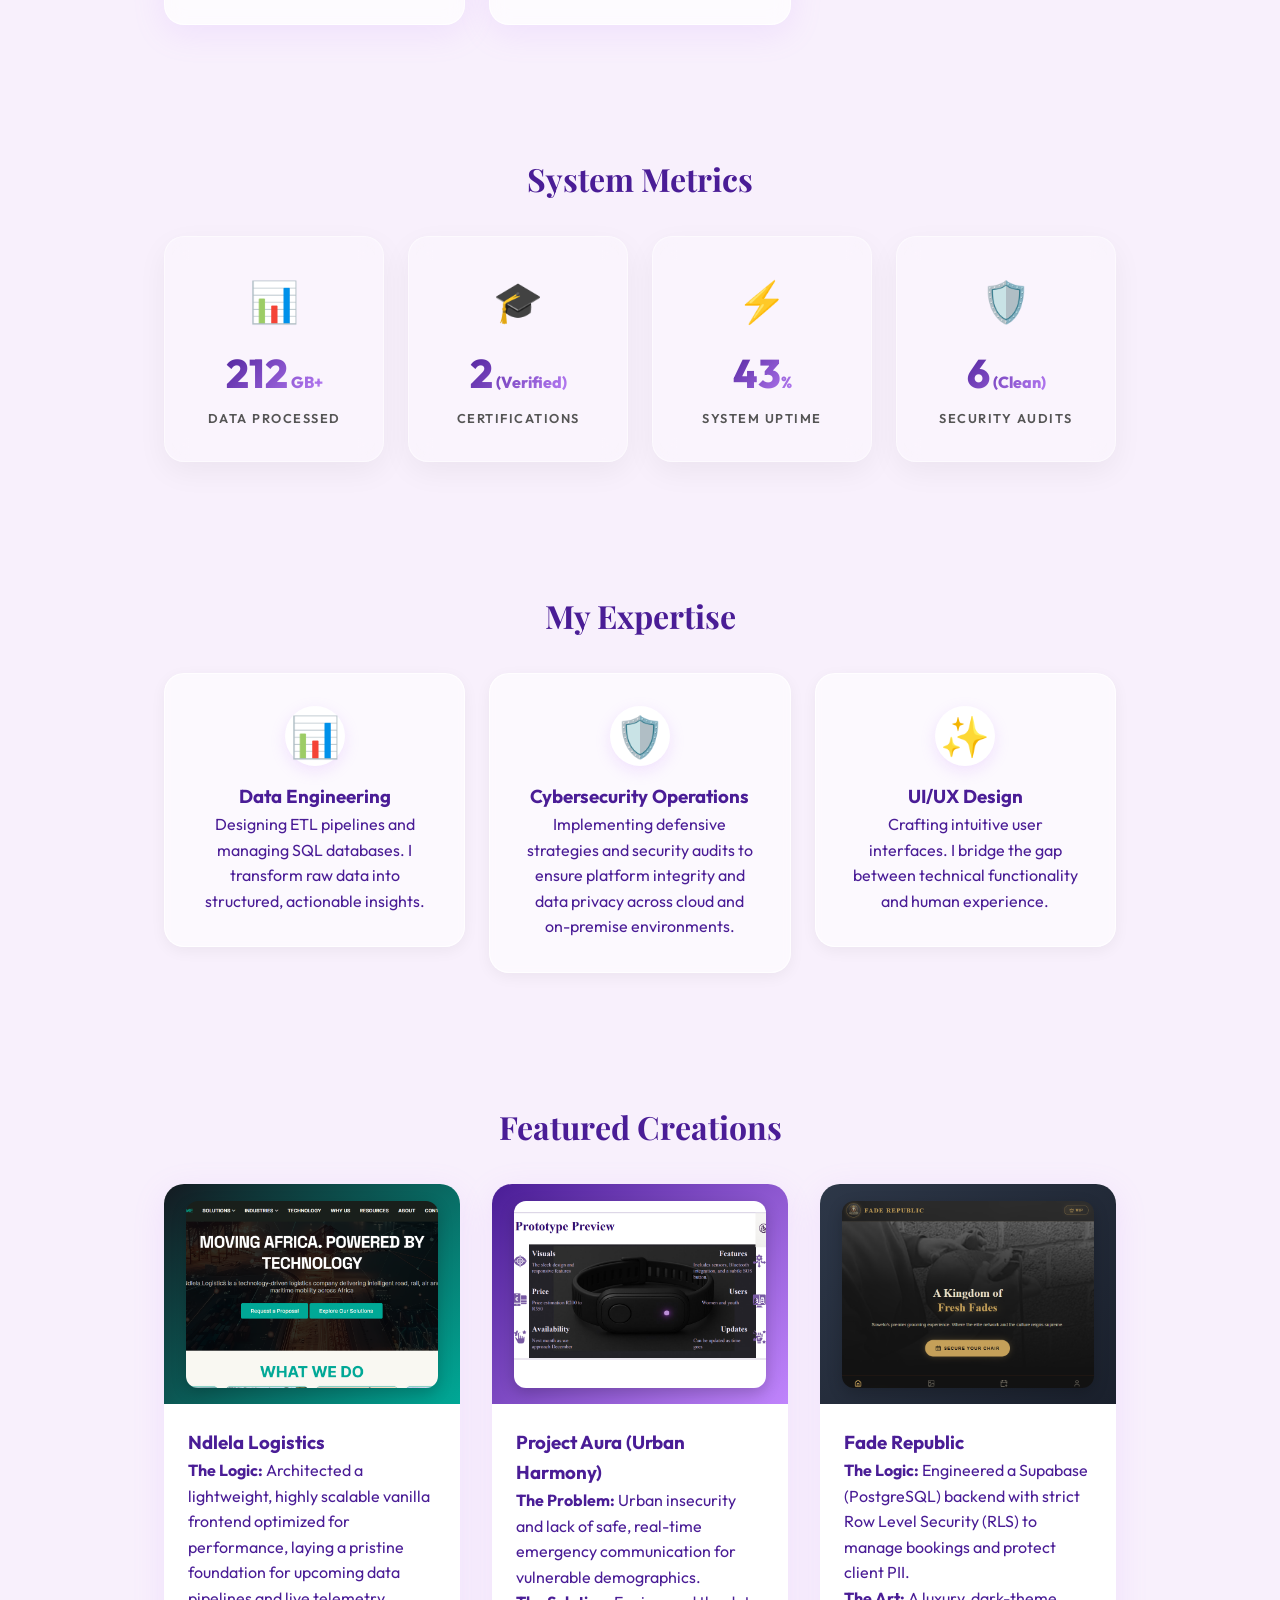
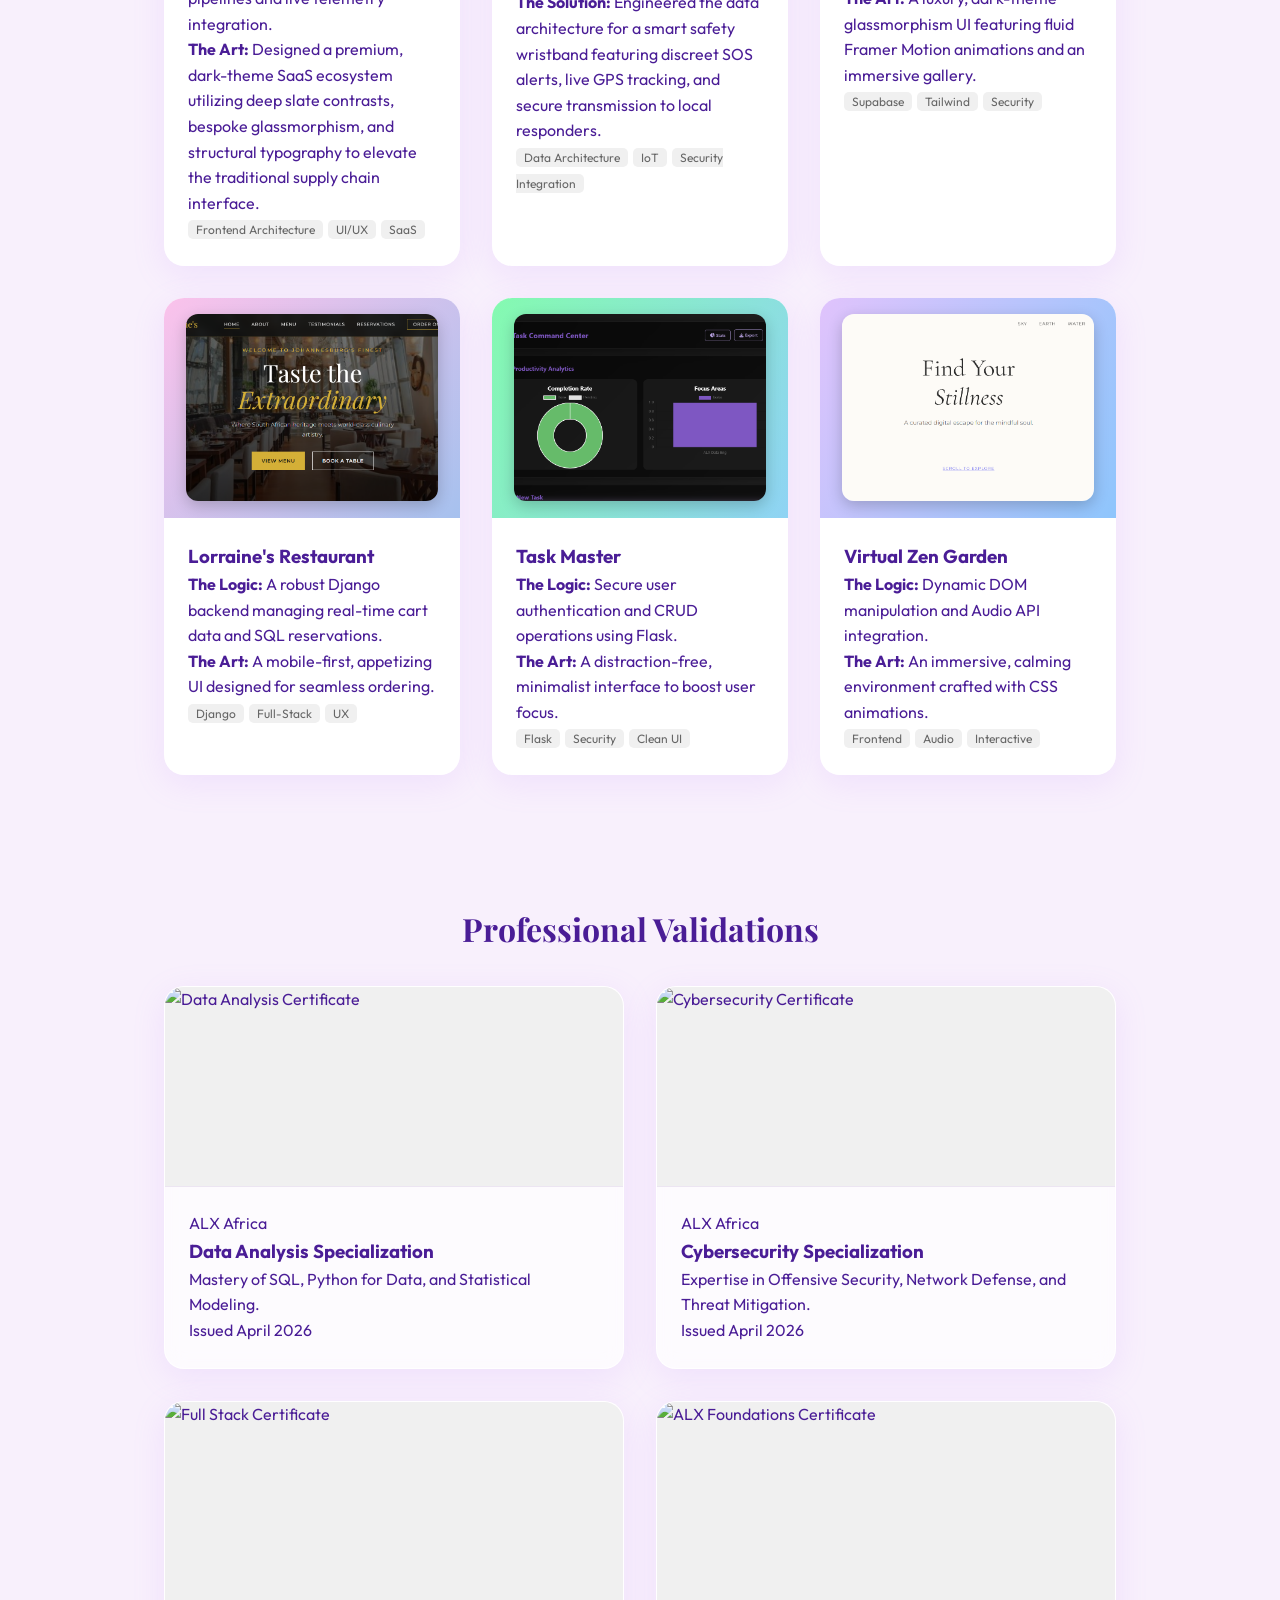
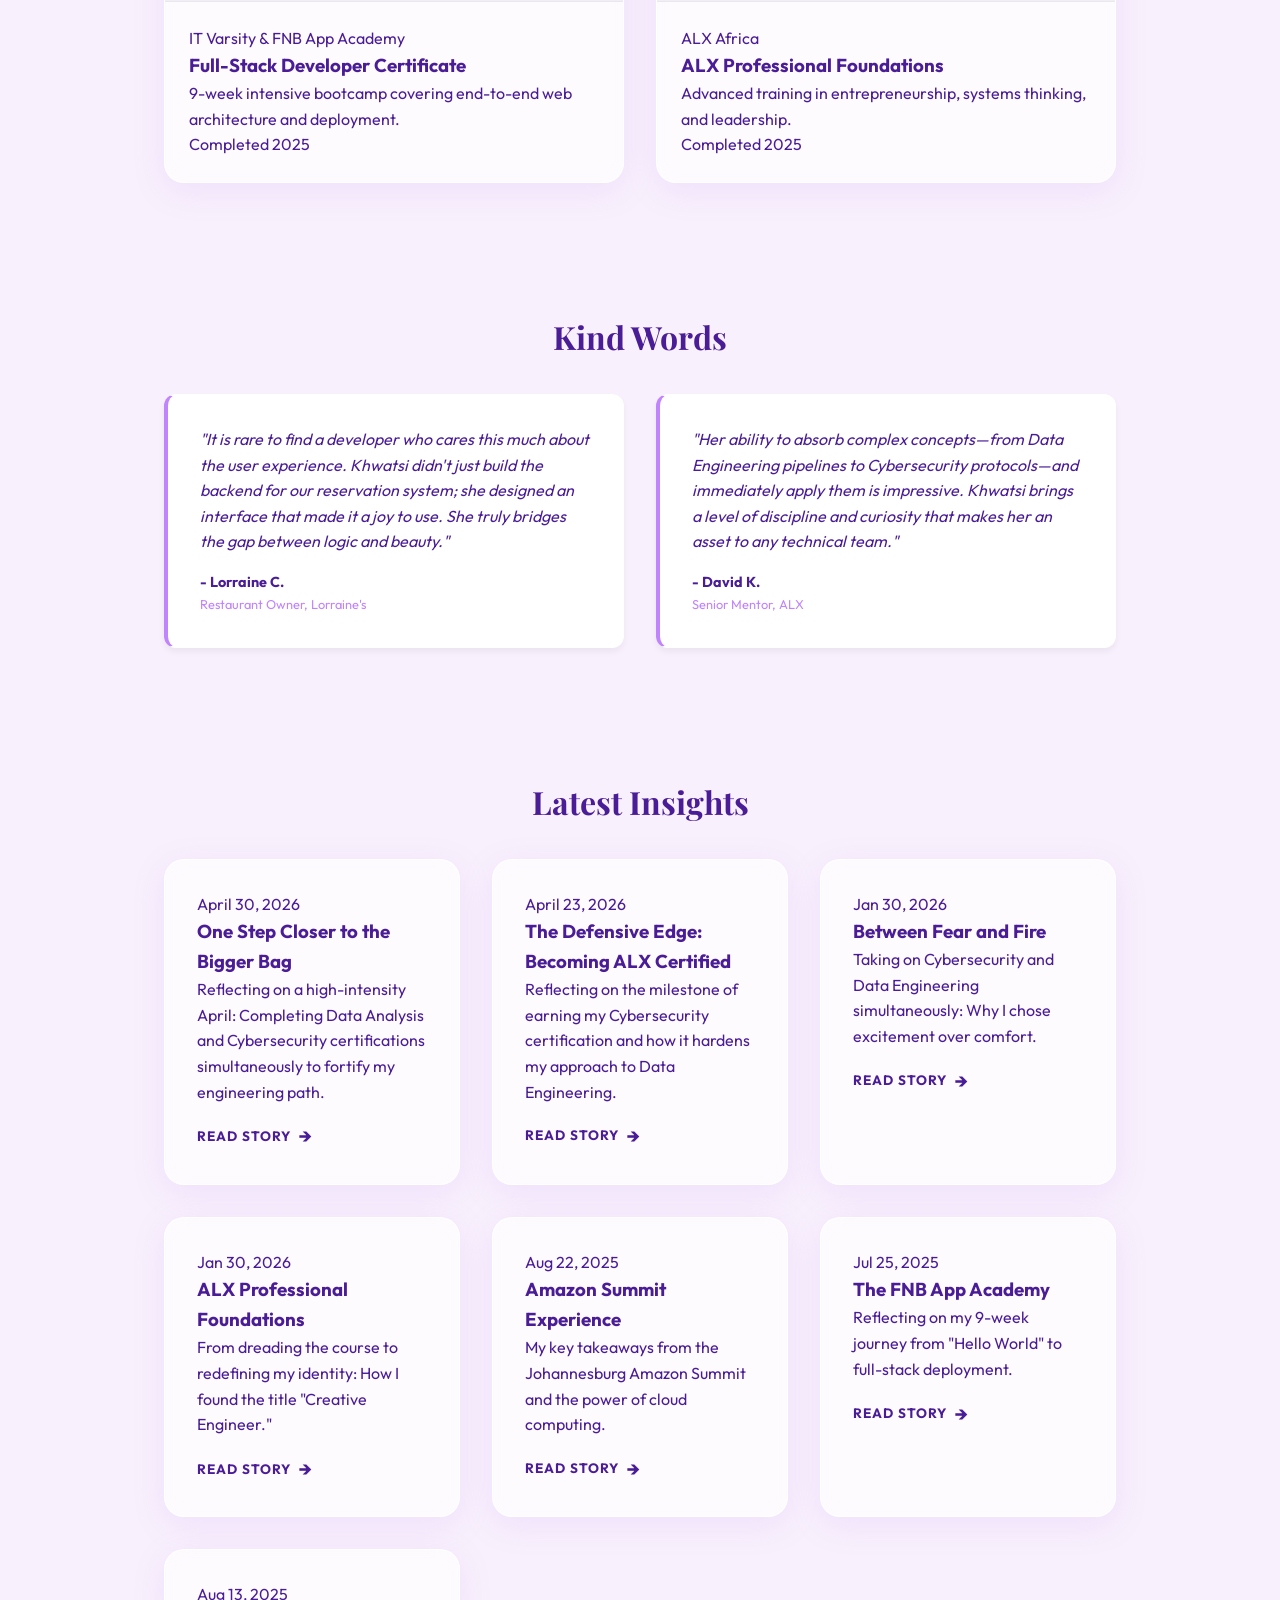
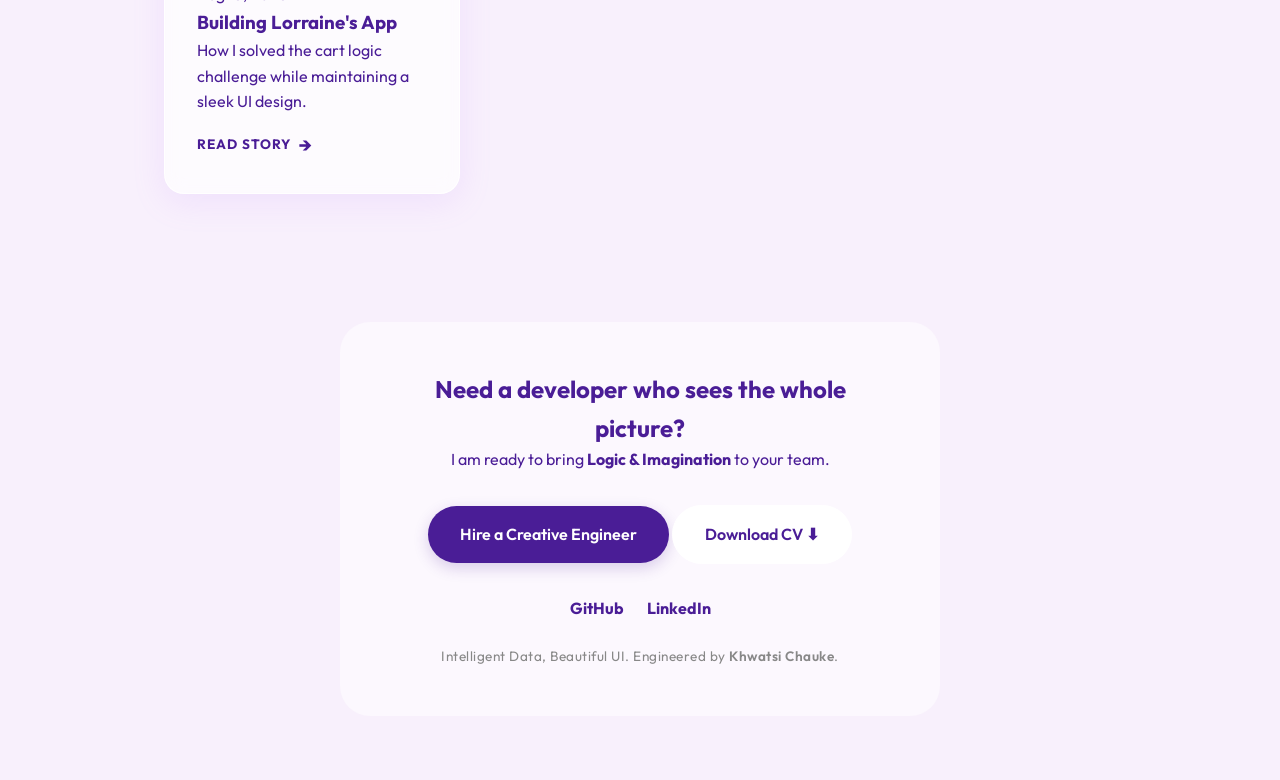
==== commit 39a6a5d7: "fix: update project URL to point to the new restaurant application deployment" ====
--- a/index.html
+++ b/index.html
@@ -277,7 +277,7 @@
         </a>
 
         <a
-          href="https://rikotse.pythonanywhere.com/"
+          href="https://lorraines-restaurant.vercel.app/"
           target="_blank"
           class="project-card"
         >
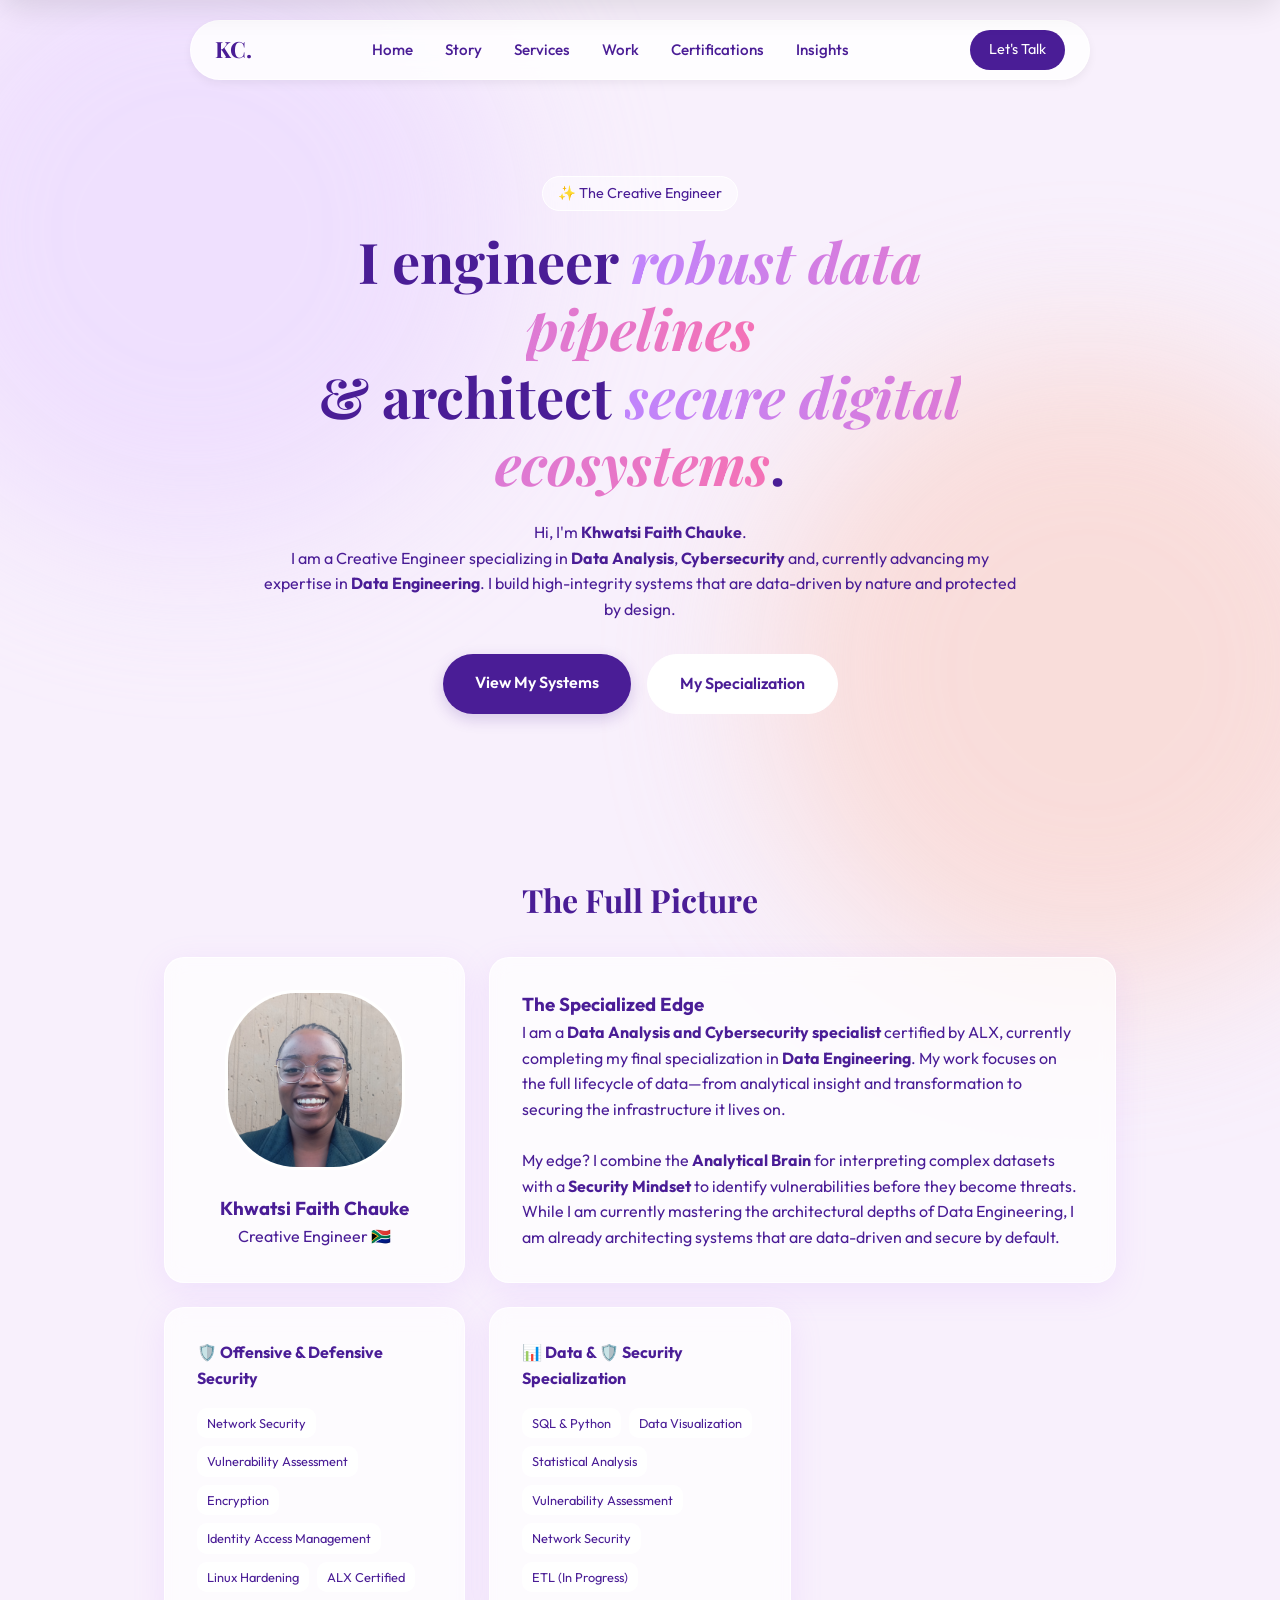
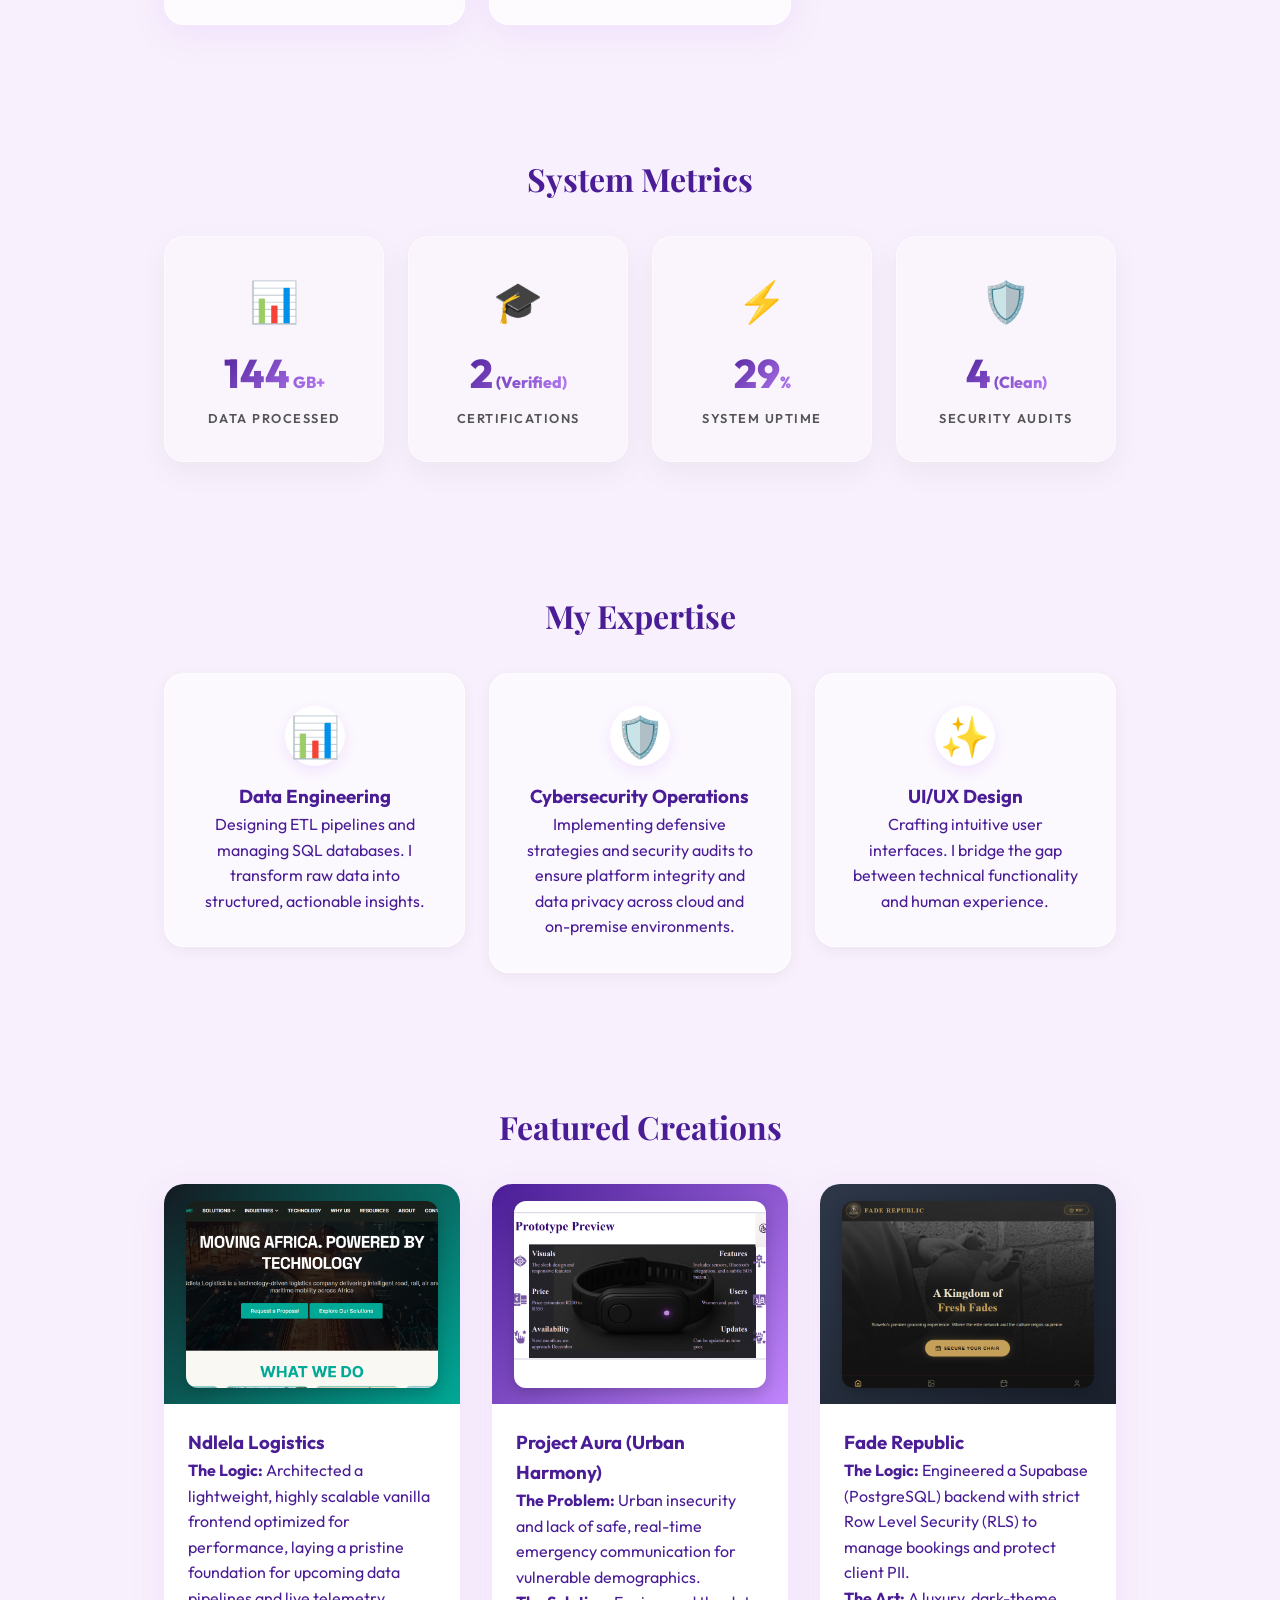
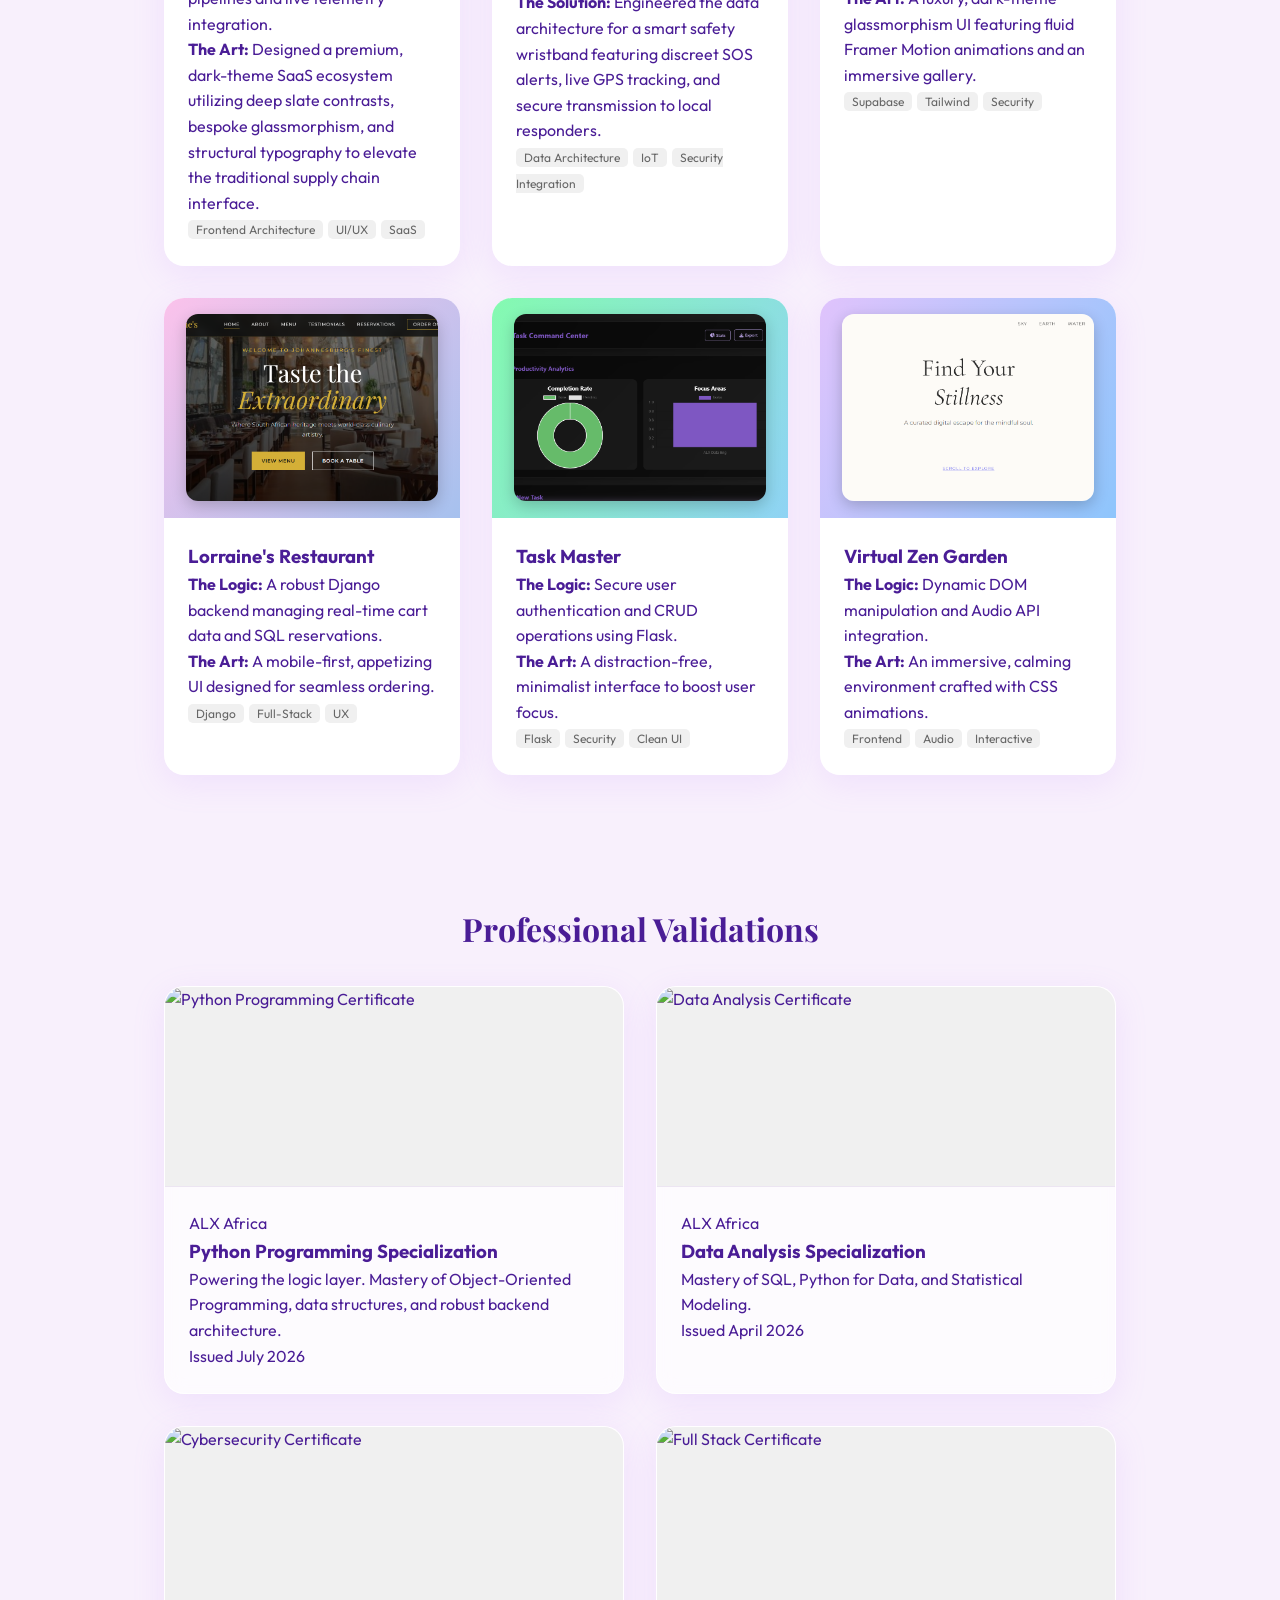
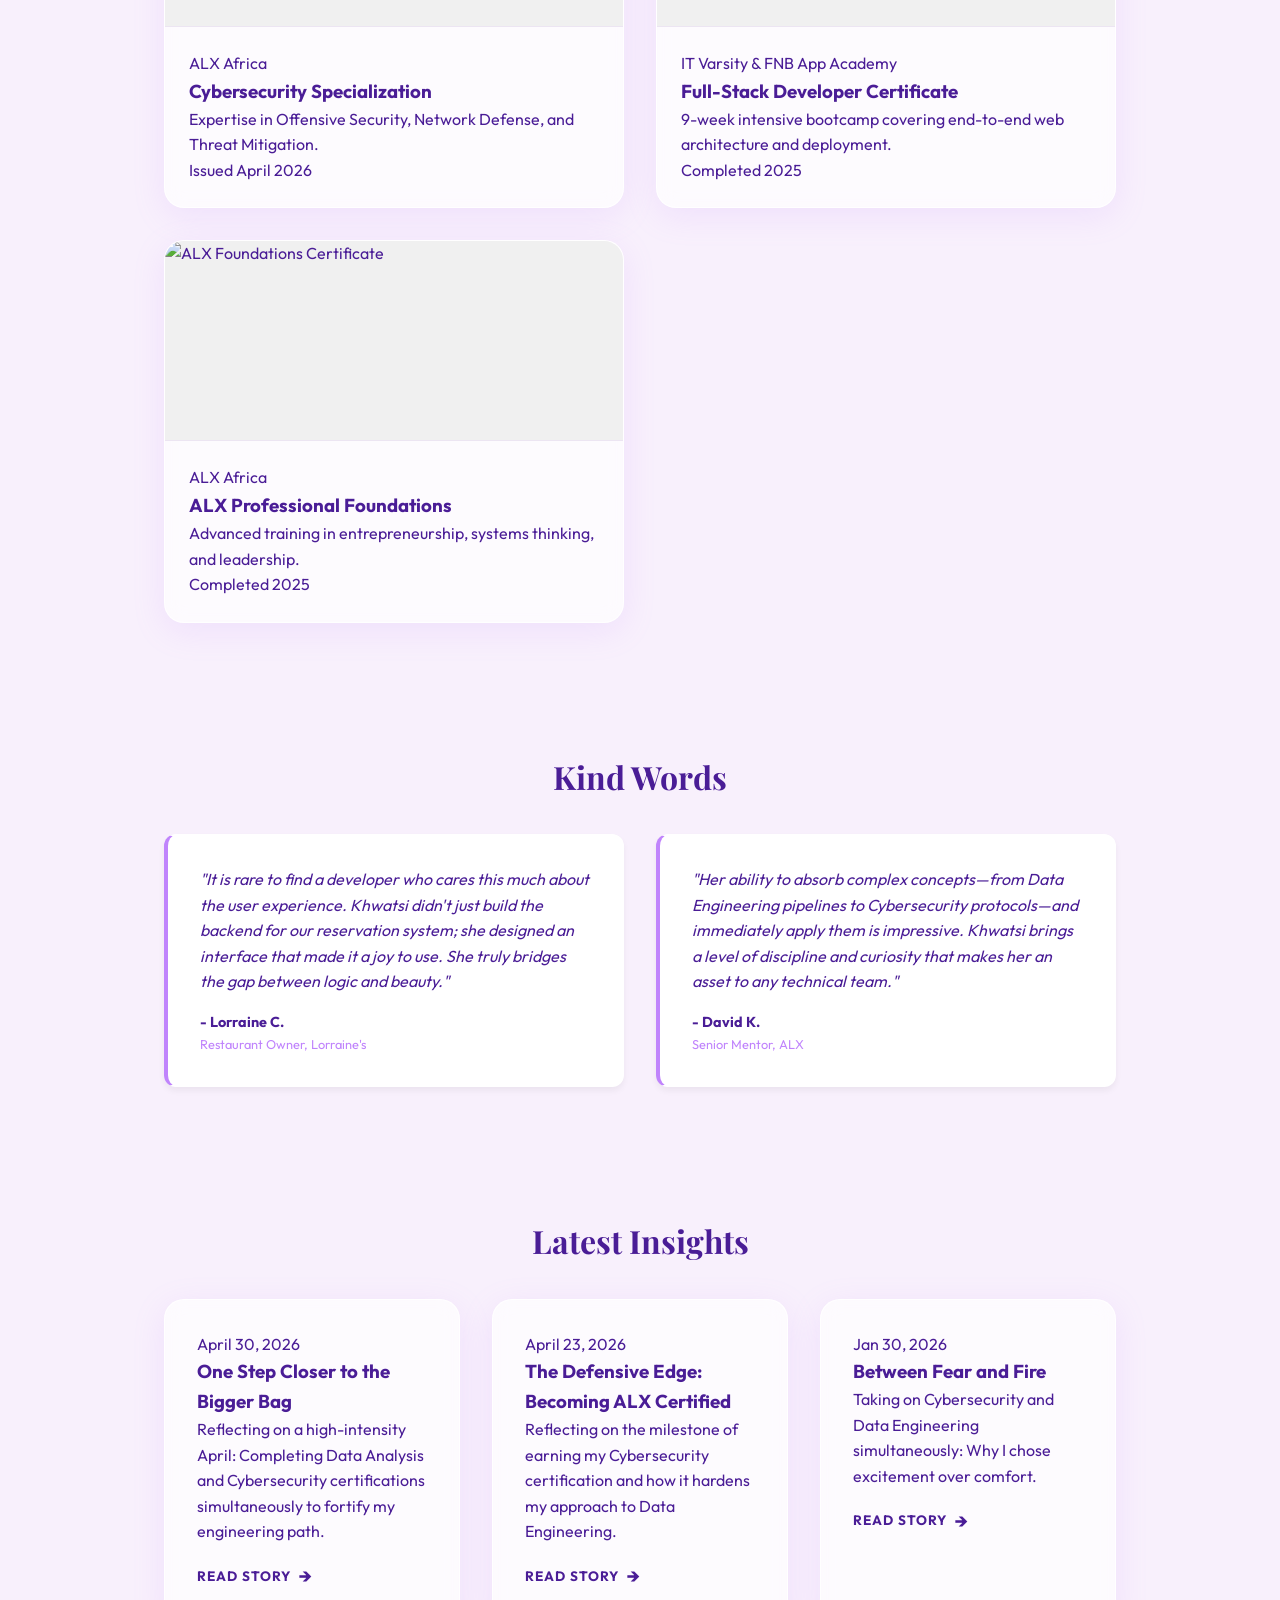
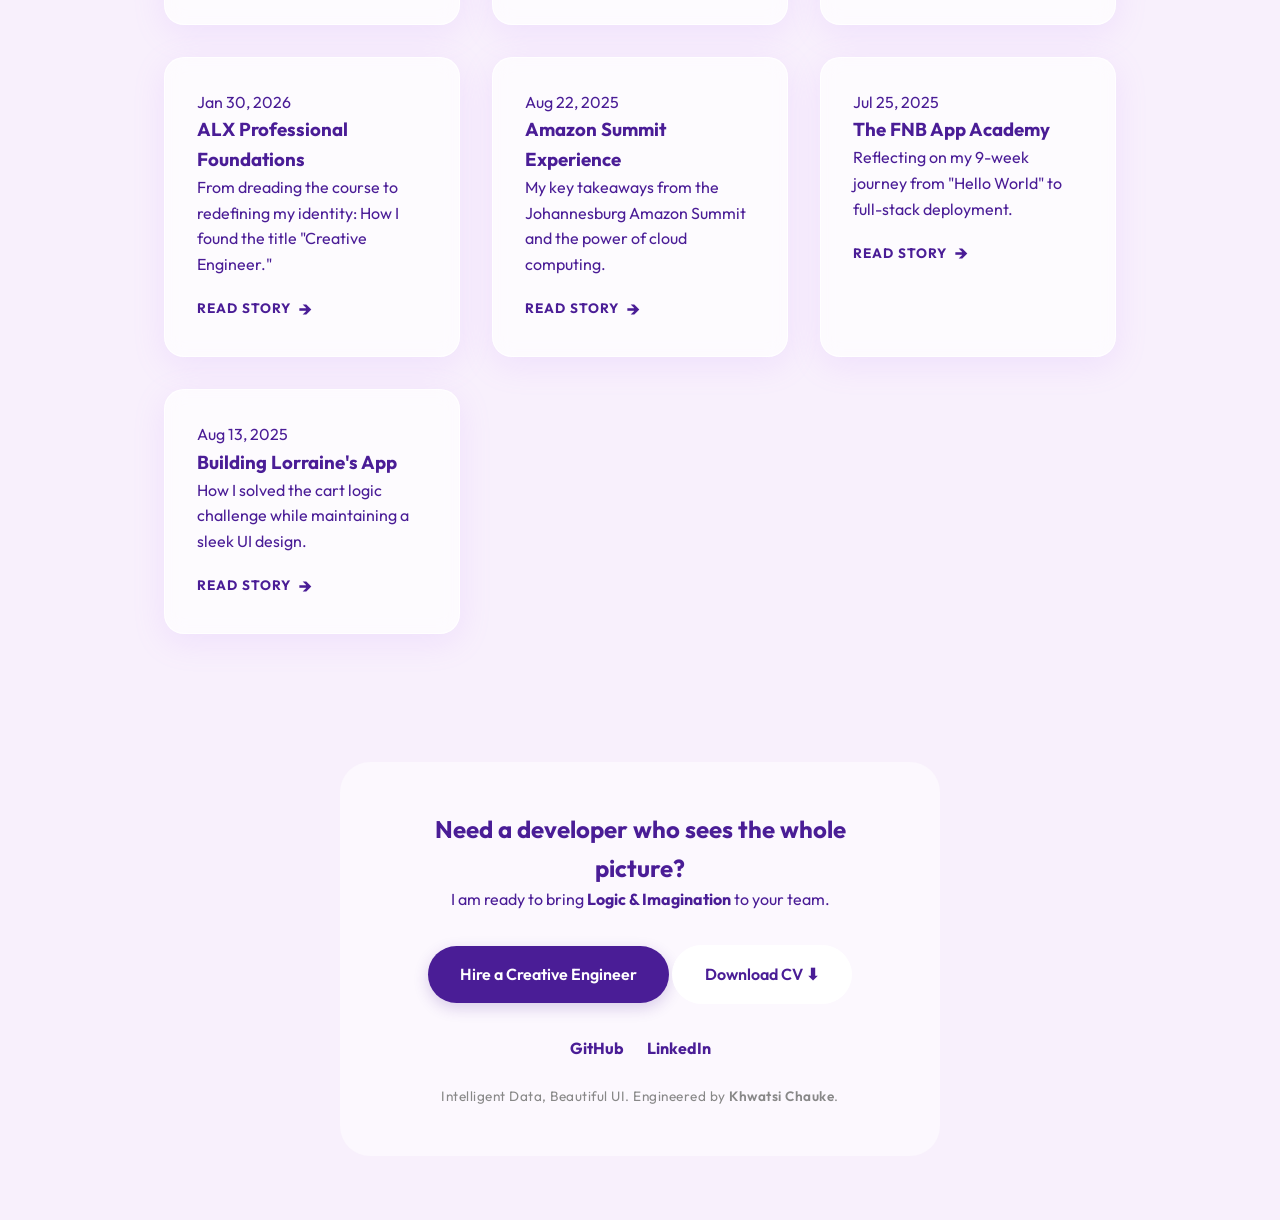
==== commit 1683799c: "Implement structural updates and optimizations across multiple modules" ====
--- a/index.html
+++ b/index.html
@@ -374,6 +374,31 @@
     <section id="certifications" class="container">
       <h2 class="section-title">Professional Validations</h2>
       <div class="cert-grid">
+        <!-- Python -->
+        <div class="card cert-card">
+          <div class="cert-image-container">
+            <img
+              src="images/cert-python.png"
+              alt="Python Programming Certificate"
+              class="cert-preview"
+            />
+            <div class="cert-overlay">
+              <a
+                href="documents/ALX-Python.pdf"
+                target="_blank"
+                class="view-cert-btn"
+                >View Full PDF</a
+              >
+            </div>
+          </div>
+          <div class="cert-info">
+            <span class="cert-issuer">ALX Africa</span>
+            <h3>Python Programming Specialization</h3>
+            <p>Powering the logic layer. Mastery of Object-Oriented Programming, data structures, and robust backend architecture.</p>
+            <span class="cert-date">Issued July 2026</span>
+          </div>
+        </div>
+        
         <!-- Data Analysis -->
         <div class="card cert-card">
           <div class="cert-image-container">
--- a/style.css
+++ b/style.css
@@ -617,15 +617,10 @@
   }
 }
 
-/* RESPONSIVE: Stack on mobile */
+/* RESPONSIVE: Metrics 2x2 on tablet & mobile */
 @media (max-width: 900px) {
   .metrics-grid {
     grid-template-columns: repeat(2, 1fr) !important;
-  }
-}
-@media (max-width: 600px) {
-  .metrics-grid {
-    grid-template-columns: 1fr !important;
   }
 }
 
@@ -653,26 +648,28 @@
   top: 0;
   left: 0;
   width: 100%;
-  height: 100vh;
-  background: rgba(255, 255, 255, 0.95);
+  height: auto;
+  max-height: 100vh;
+  background: rgba(255, 255, 255, 0.97);
   backdrop-filter: blur(15px);
   -webkit-backdrop-filter: blur(15px);
   z-index: 2000;
 
   display: flex;
   flex-direction: column;
-  /* justify-content: center; <-- REMOVE THIS IF IT PREVENTS SCROLLING */
   align-items: center;
-  gap: 2rem;
-  padding-top: 5rem; /* Adds space at the top so links don't hide under the close button */
-  padding-bottom: 2rem; /* Adds space at the bottom */
-
-  /* The magic line that clips the dangling text */
+  gap: 0.8rem;
+  padding-top: 4rem;
+  padding-bottom: 1.5rem;
+
   overflow-y: auto;
 
   /* Slide Animation Setup */
   transform: translateY(-100%);
   transition: transform 0.4s cubic-bezier(0.4, 0, 0.2, 1);
+  border-bottom-left-radius: 20px;
+  border-bottom-right-radius: 20px;
+  box-shadow: 0 10px 30px rgba(0, 0, 0, 0.1);
 }
 
 /* Active State: Menu Slides Down */
@@ -682,16 +679,21 @@
 
 /* Links inside the menu */
 .mobile-link {
-  font-family: "Playfair Display", serif;
-  font-size: 2.5rem;
+  font-family: "Outfit", sans-serif;
+  font-size: 1.1rem;
   font-weight: 600;
   color: var(--dark);
   text-decoration: none;
-  transition: color 0.3s;
+  transition: color 0.3s, background 0.3s;
+  padding: 0.6rem 2rem;
+  border-radius: 12px;
+  width: 80%;
+  text-align: center;
 }
 
 .mobile-link:hover {
   color: var(--primary);
+  background: rgba(192, 132, 252, 0.08);
 }
 
 /* --- HAMBURGER ANIMATION (Turns into X) --- */
@@ -820,36 +822,247 @@
   .glass-nav {
     width: 95%;
     padding: 0 1rem;
+    height: 50px;
+    top: 12px;
+  }
+  .logo {
+    font-size: 1.2rem;
   }
   .nav-links {
     display: none;
   }
   h1 {
-    font-size: 2.2rem;
-  }
-
+    font-size: 2rem;
+  }
+
+  .container {
+    padding: 2.5rem 1rem;
+  }
+
+  .section-title {
+    font-size: 1.6rem;
+    margin-bottom: 1.2rem;
+  }
+
+  /* --- ABOUT SECTION: compact mobile bento --- */
   .bento-grid {
+    display: grid;
+    grid-template-columns: 1fr 1fr;
+    gap: 0.8rem;
+  }
+
+  .profile-card {
+    grid-column: span 2;
     display: flex;
-    flex-direction: column;
-  }
+    flex-direction: row;
+    align-items: center;
+    text-align: left;
+    gap: 0.8rem;
+    padding: 1rem;
+  }
+  .profile-img {
+    width: 70px;
+    height: 70px;
+    border-radius: 50%;
+    margin-bottom: 0;
+    border-width: 2px;
+    flex-shrink: 0;
+  }
+  .profile-card h3 {
+    font-size: 0.95rem;
+    margin-bottom: 0.1rem;
+  }
+  .profile-card p {
+    font-size: 0.75rem;
+  }
+
+  .story-card {
+    grid-column: span 2;
+    padding: 1rem;
+  }
+  .story-card h3 {
+    font-size: 1rem;
+    margin-bottom: 0.4rem;
+  }
+  .story-card p {
+    font-size: 0.75rem;
+    line-height: 1.5;
+  }
+
   .tech-card {
     grid-column: span 1;
+    padding: 0.8rem;
+  }
+  .tech-card h4 {
+    font-size: 0.8rem;
+    margin-bottom: 0.3rem;
+  }
+  .tags {
+    gap: 0.3rem;
+    margin-top: 0.5rem;
+  }
+  .tags span {
+    font-size: 0.6rem;
+    padding: 3px 7px;
+    border-radius: 6px;
+  }
+
+  .card {
+    padding: 1.2rem;
+    border-radius: 16px;
+  }
+
+  .hero-section {
+    min-height: 75vh;
+    padding-top: 70px;
   }
 
   .hero-buttons {
-    flex-direction: column;
+    flex-direction: row;
+    gap: 0.6rem;
   }
   .btn-primary,
   .btn-secondary {
-    width: 100%;
-    display: block;
-  }
+    padding: 0.7rem 1.2rem;
+    font-size: 0.85rem;
+    border-radius: 25px;
+  }
+
+  /* --- METRICS: 2 per row --- */
+  .metrics-grid {
+    grid-template-columns: repeat(2, 1fr) !important;
+    gap: 0.8rem;
+  }
+  .metric-card {
+    padding: 1.2rem 0.8rem;
+    border-radius: 14px;
+  }
+  .metric-number {
+    font-size: 1.8rem;
+  }
+  .metric-icon {
+    font-size: 1.8rem;
+  }
+  .metric-label {
+    font-size: 0.65rem;
+    letter-spacing: 1px;
+  }
+
+  /* --- SERVICES: All 3 on 1 row --- */
+  .services-grid {
+    grid-template-columns: repeat(3, 1fr);
+    gap: 0.6rem;
+  }
+  .service-card {
+    padding: 1rem 0.6rem;
+    border-radius: 14px;
+  }
+  .service-icon {
+    font-size: 1.8rem;
+    width: 40px;
+    height: 40px;
+    line-height: 40px;
+  }
+  .service-card h3 {
+    font-size: 0.75rem;
+    margin-bottom: 0.3rem;
+  }
+  .service-card p {
+    font-size: 0.65rem;
+    line-height: 1.4;
+  }
+
+  /* --- PROJECTS: 2 per row --- */
+  .projects-grid {
+    grid-template-columns: repeat(2, 1fr) !important;
+    gap: 0.8rem;
+  }
+  .project-image {
+    height: 120px;
+  }
+  .project-info {
+    padding: 0.8rem;
+  }
+  .project-info h3 {
+    font-size: 0.85rem;
+    margin-bottom: 0.3rem;
+  }
+  .project-info p {
+    font-size: 0.65rem;
+    line-height: 1.4;
+    display: -webkit-box;
+    -webkit-line-clamp: 3;
+    -webkit-box-orient: vertical;
+    overflow: hidden;
+  }
+  .mini-tags span {
+    font-size: 0.6rem;
+    padding: 1px 5px;
+  }
+
+  /* --- CERTIFICATIONS: 2 per row --- */
+  .cert-grid {
+    grid-template-columns: repeat(2, 1fr) !important;
+    gap: 0.8rem;
+  }
+  .cert-image-container {
+    height: 110px;
+  }
+  .cert-info {
+    padding: 0.8rem;
+  }
+  .cert-info h3 {
+    font-size: 0.8rem;
+  }
+  .cert-info p {
+    font-size: 0.65rem;
+    line-height: 1.3;
+  }
+  .cert-issuer {
+    font-size: 0.6rem;
+  }
+  .cert-date {
+    font-size: 0.6rem;
+  }
+
+  /* --- TESTIMONIALS: 2 per row --- */
   .testimonial-grid {
-    grid-template-columns: 2fr;
-  }
-  .services-grid {
-    grid-template-columns: 2fr;
-  }
+    grid-template-columns: repeat(2, 1fr);
+    gap: 0.8rem;
+  }
+  .testimonial-card {
+    padding: 1rem;
+    border-radius: 10px;
+  }
+  .testimonial-card p {
+    font-size: 0.75rem;
+    line-height: 1.5;
+  }
+  .client-info {
+    font-size: 0.7rem;
+  }
+  .client-info span {
+    font-size: 0.6rem;
+  }
+
+  /* --- BLOG CARDS: 2 per row --- */
+  .blog-card {
+    padding: 1rem;
+  }
+  .blog-card h3 {
+    font-size: 0.85rem;
+  }
+  .blog-card p {
+    font-size: 0.7rem;
+    line-height: 1.4;
+  }
+  .blog-card .date {
+    font-size: 0.6rem;
+  }
+  .read-link {
+    font-size: 0.7rem;
+  }
+
   .hamburger {
     display: flex;
   }
@@ -861,48 +1074,103 @@
     display: none;
   }
 
-  .cert-grid {
-    grid-template-columns: 1fr;
-    gap: 1.5rem;
-  }
-
-  .cert-image-container {
-    height: 180px;
-  }
-
   .hero-content h1 {
-    font-size: 2.2rem;
-    line-height: 1.1;
+    font-size: 2rem;
+    line-height: 1.15;
   }
 
   .hero-content p {
-    font-size: 0.95rem;
-    padding: 0 10px; /* Prevents text from hitting the screen edges */
+    font-size: 0.9rem;
+    padding: 0 8px;
+  }
+
+
+  /* --- FOOTER: compact mobile --- */
+  footer {
+    padding: 2rem 0.8rem;
+  }
+  .footer-glass {
+    padding: 1.5rem 1.2rem;
+    border-radius: 18px;
+    max-width: 100%;
+  }
+  footer h2 {
+    font-size: 1.15rem;
+    line-height: 1.3;
+    margin-bottom: 0.3rem;
+  }
+  footer > .footer-glass > p {
+    font-size: 0.8rem;
+  }
+  .big-btn {
+    display: block;
+    margin: 0.6rem auto;
+    padding: 0.65rem 1.2rem;
+    font-size: 0.8rem;
+    width: 85%;
+    text-align: center;
+    border-radius: 22px;
+  }
+  .socials {
+    margin-bottom: 1rem;
+    margin-top: 0.5rem;
+    display: flex;
+    justify-content: center;
+    gap: 0.8rem;
+  }
+  .socials a {
+    font-size: 0.8rem;
+    margin: 0;
+    padding: 0.4rem 1rem;
+    background: rgba(192, 132, 252, 0.08);
+    border-radius: 20px;
+    transition: background 0.3s;
+  }
+  .socials a:hover {
+    background: rgba(192, 132, 252, 0.18);
+  }
+  .footer-credit {
+    font-size: 0.7rem;
+    margin-top: 0.5rem;
+  }
+
+  /* --- MOBILE NAV: close button --- */
+  .mobile-close {
+    font-size: 1.8rem;
+    position: absolute;
+    top: 12px;
+    right: 20px;
   }
 }
 
 @media (max-width: 480px) {
   .section-title {
-    font-size: 1.8rem; /* Smaller titles for mobile viewports */
-  }
-
-  .cert-info h3 {
-    font-size: 1rem;
+    font-size: 1.4rem;
+  }
+
+  .hero-content h1 {
+    font-size: 1.7rem;
+  }
+
+  /* Even tighter on very small screens */
+  .services-grid {
+    gap: 0.5rem;
+  }
+  .service-card h3 {
+    font-size: 0.7rem;
+  }
+  .service-card p {
+    display: none; /* Hide descriptions on very small screens to keep row clean */
   }
 }
 
 @media (hover: none) {
   .cert-overlay {
-    opacity: 1; /* Always show the button on mobile/tablets */
-    background: rgba(
-      74,
-      29,
-      150,
-      0.4
-    ); /* Slightly lighter so the cert is still visible */
+    opacity: 1;
+    background: rgba(74, 29, 150, 0.4);
   }
 
   .cert-preview {
-    transform: none !important; /* Disable zoom-on-hover for mobile performance */
-  }
-}
+    transform: none !important;
+  }
+}
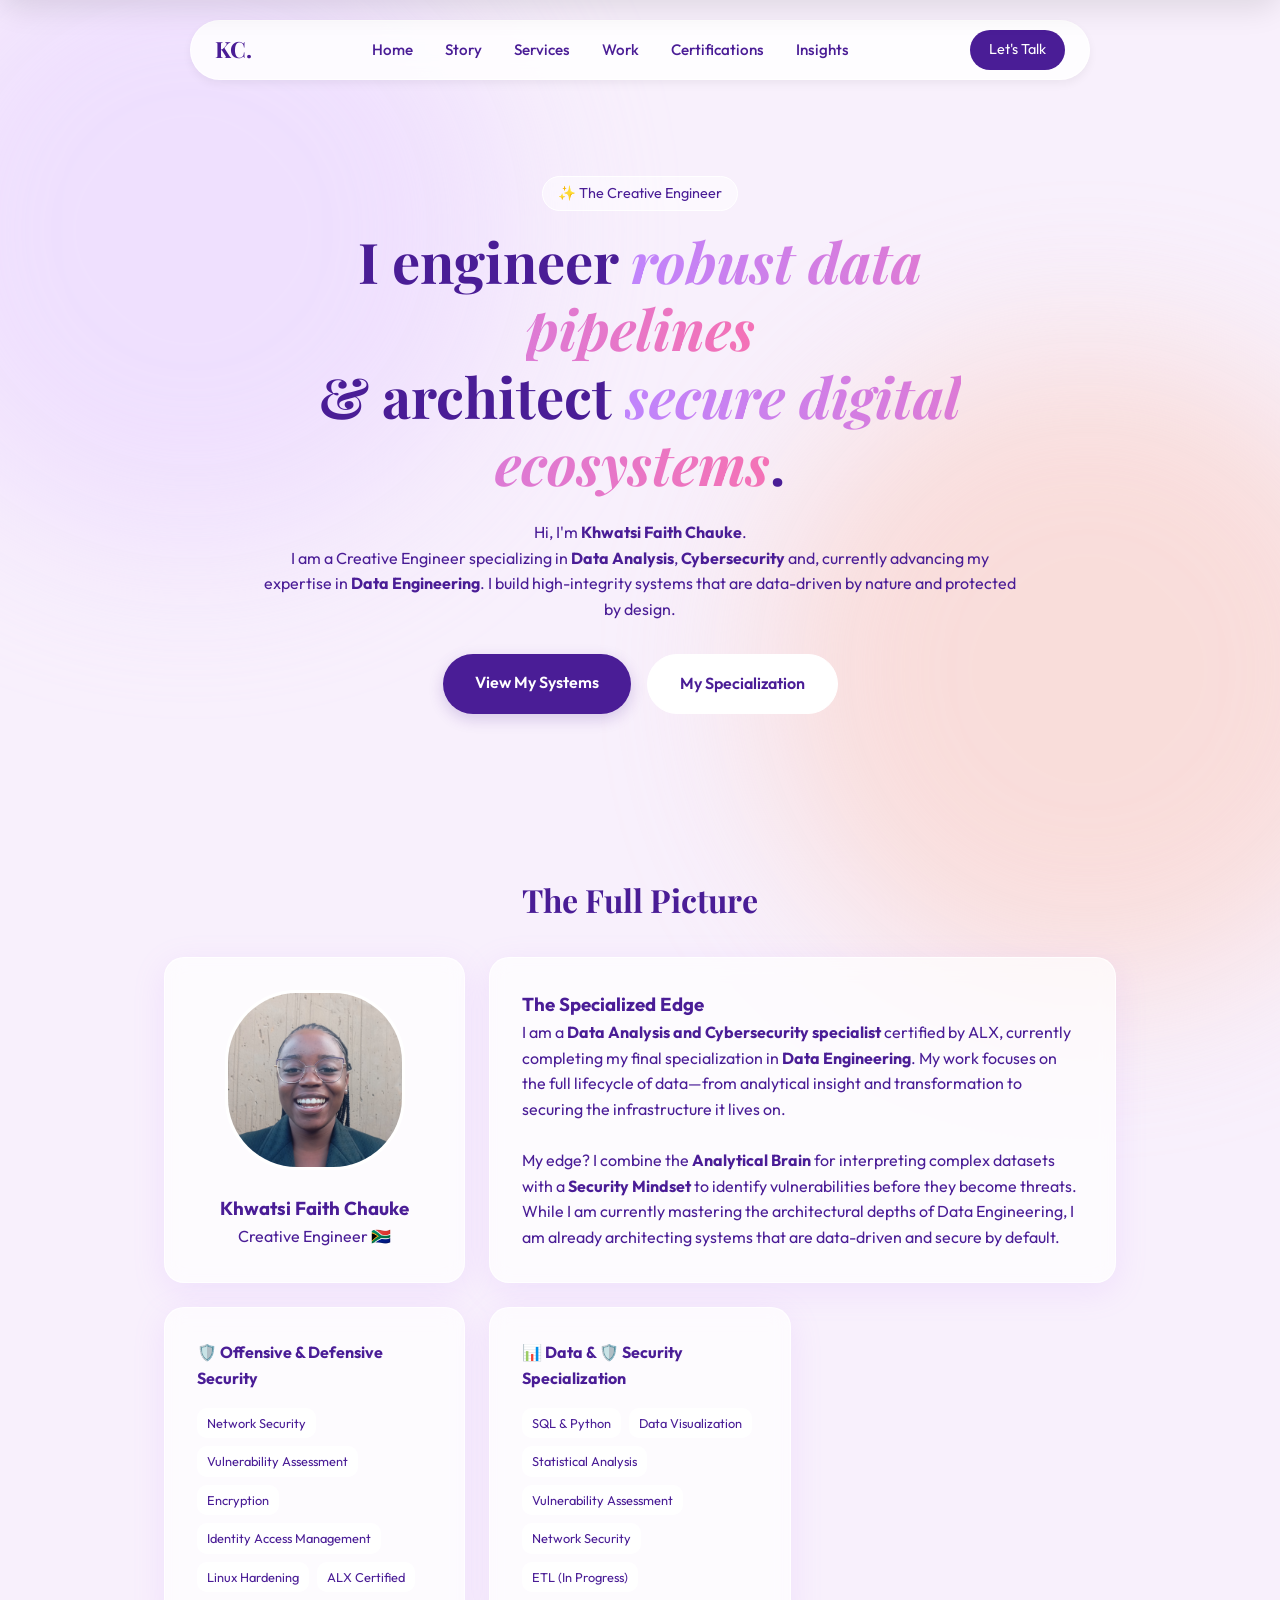
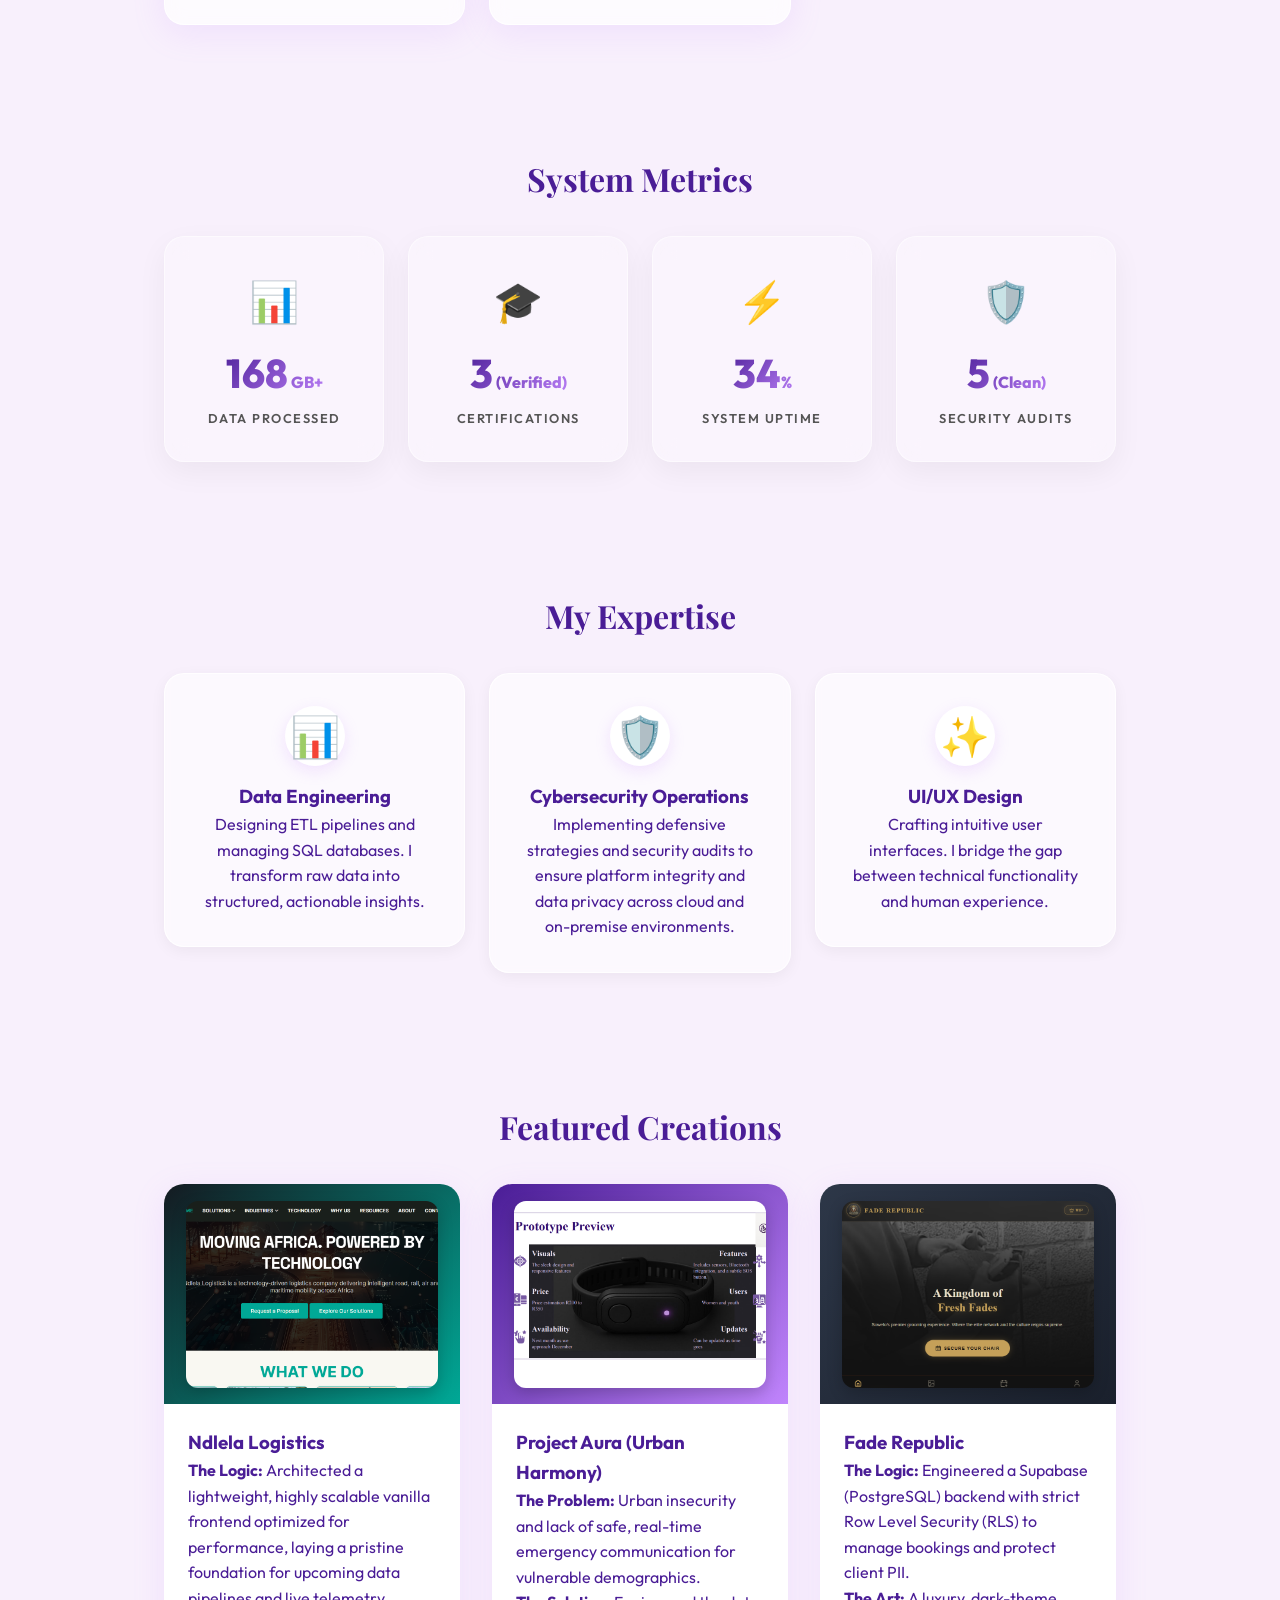
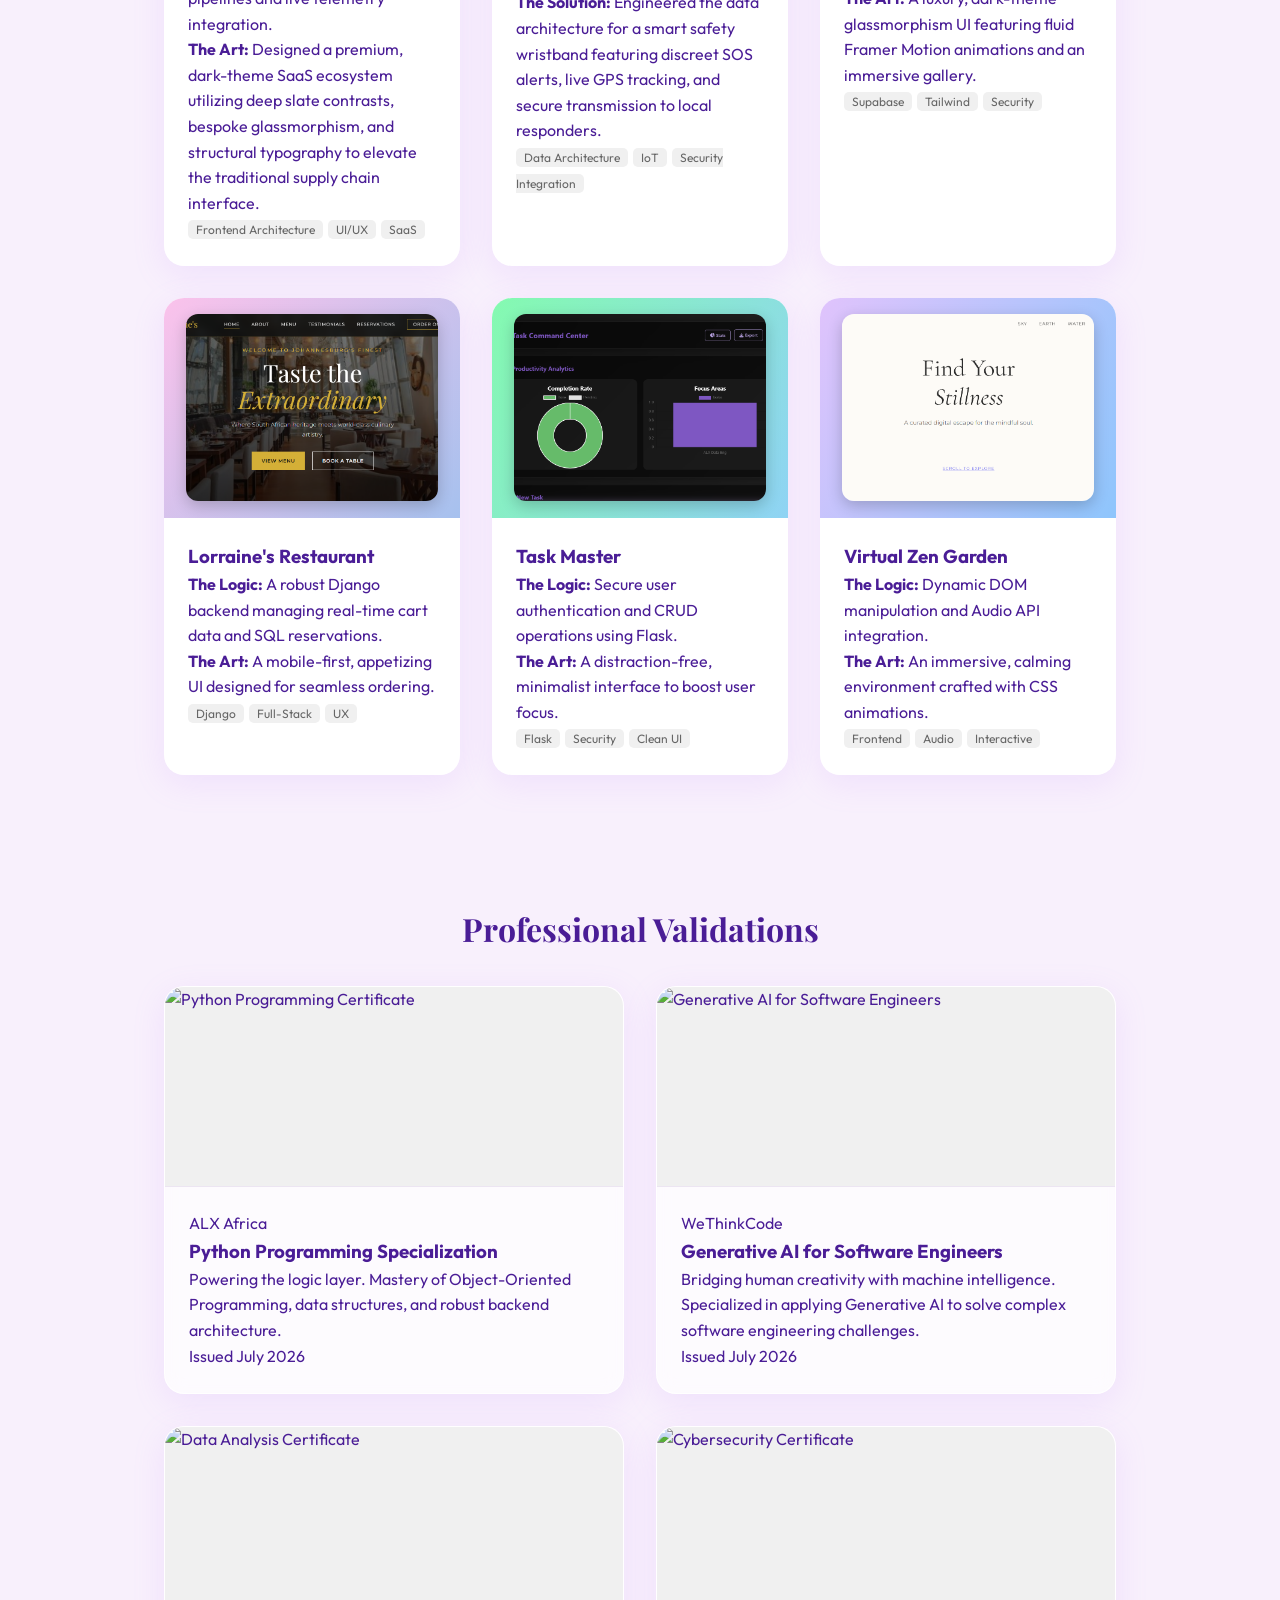
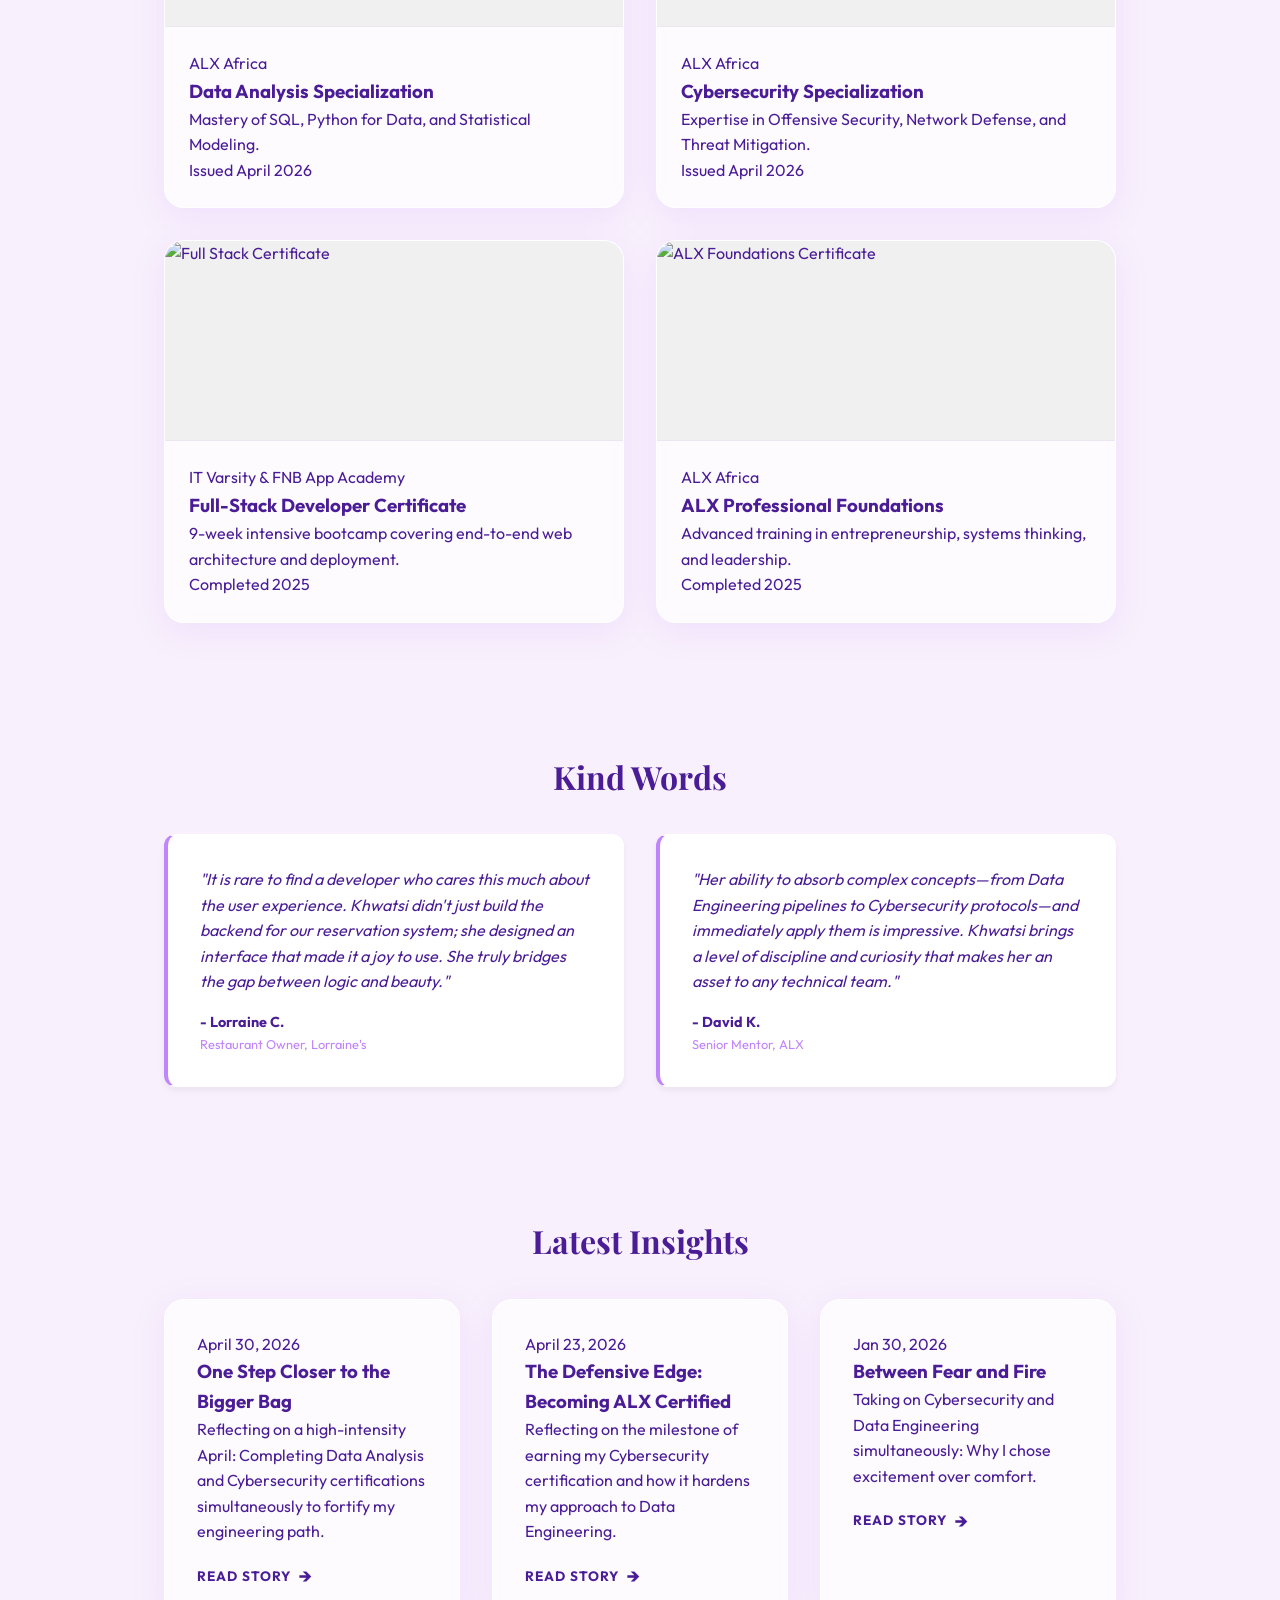
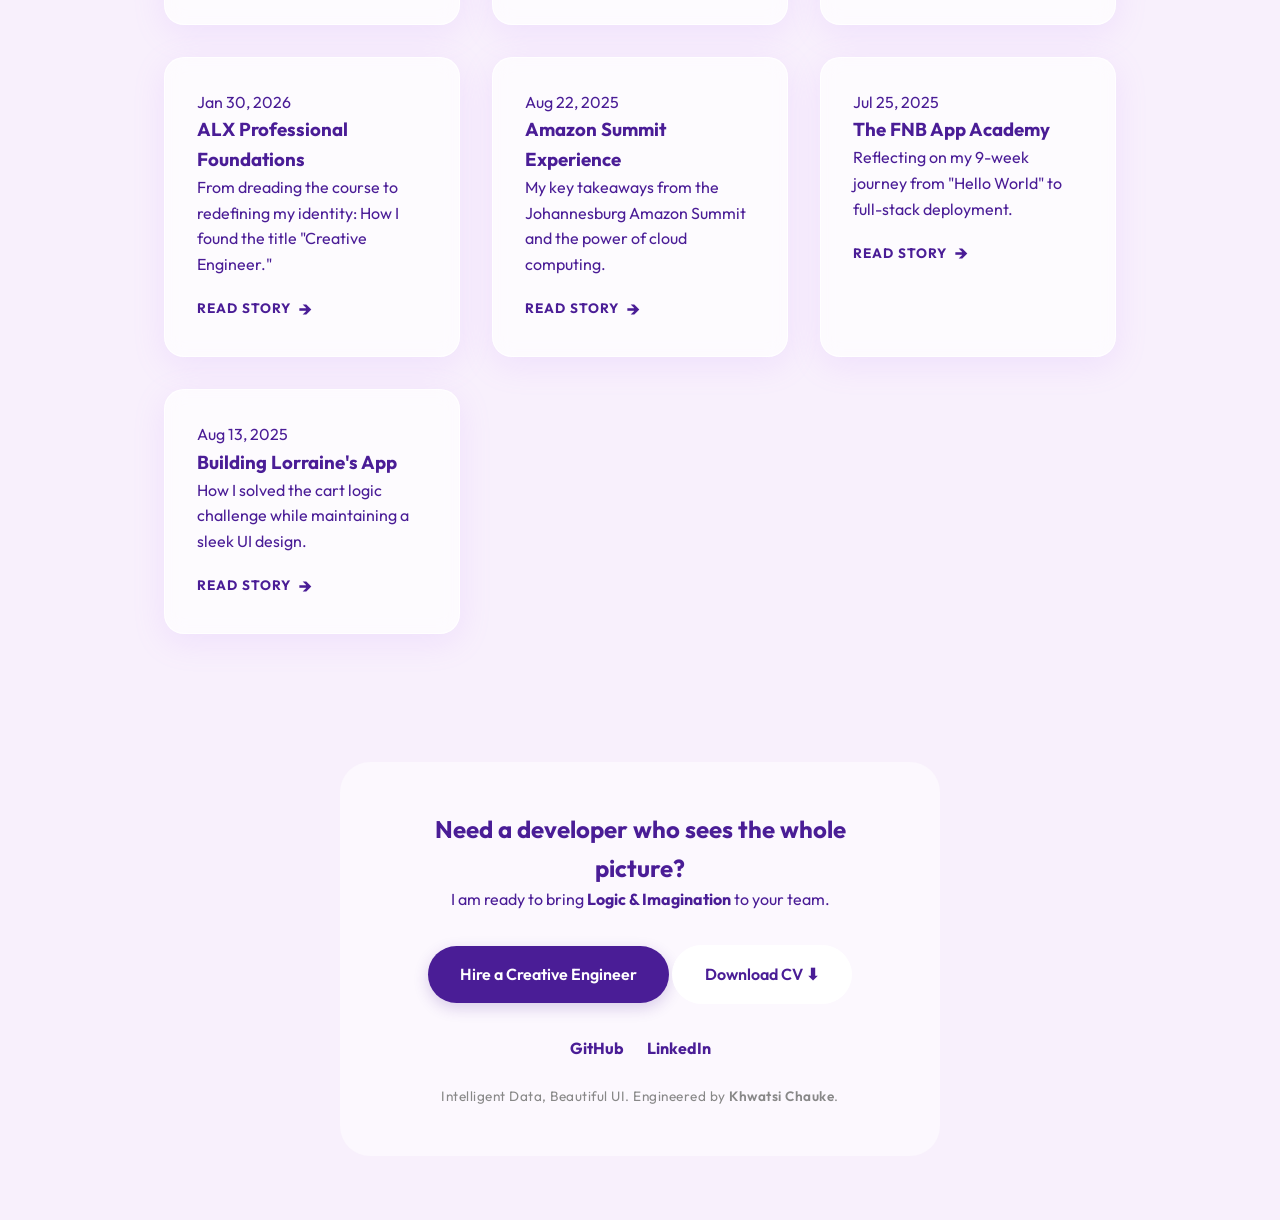
==== commit 9b072b79: "Refactor code structure for improved readability and maintainability" ====
--- a/index.html
+++ b/index.html
@@ -399,6 +399,30 @@
           </div>
         </div>
         
+        <!-- WeThinkCode: Generative AI -->
+        <div class="card cert-card">
+          <div class="cert-image-container">
+            <img
+              src="images/cert-gen-ai.png"
+              alt="Generative AI for Software Engineers"
+              class="cert-preview"
+            />
+            <div class="cert-overlay">
+              <a
+                href="documents/WeThinkCode-gen_ai.pdf"
+                target="_blank"
+                class="view-cert-btn"
+              >View Full PDF</a>
+            </div>
+          </div>
+          <div class="cert-info">
+            <span class="cert-issuer">WeThinkCode</span>
+            <h3>Generative AI for Software Engineers</h3>
+            <p>Bridging human creativity with machine intelligence. Specialized in applying Generative AI to solve complex software engineering challenges.</p>
+            <span class="cert-date">Issued July 2026</span>
+          </div>
+        </div>
+
         <!-- Data Analysis -->
         <div class="card cert-card">
           <div class="cert-image-container">
@@ -627,7 +651,7 @@
           >Hire a Creative Engineer
         </a>
         <a
-          href="documents/KF Chauke Impact CV 2.pdf"
+          href="documents/Khwatsi_Chauke_Data_Engineering_CV_Updated.pdf"
           download
           class="btn-secondary big-btn"
           >Download CV ⬇</a
